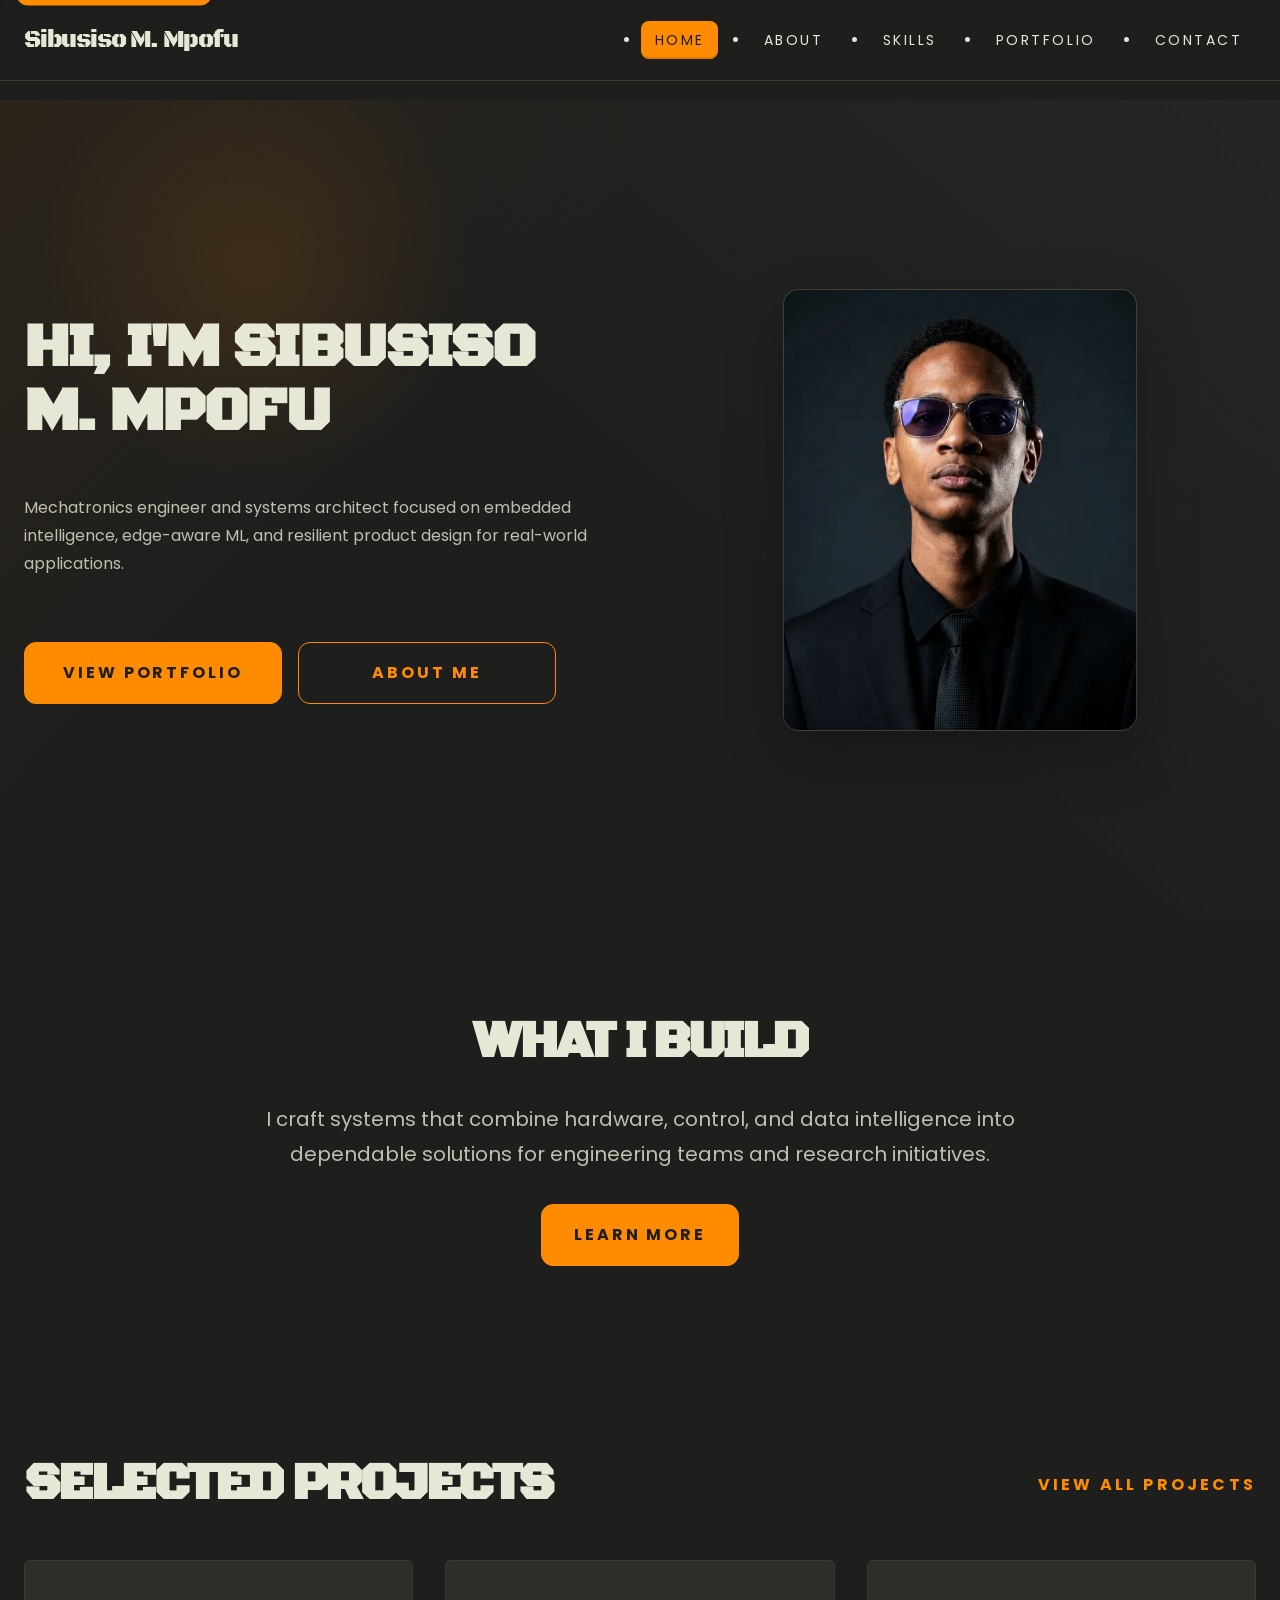
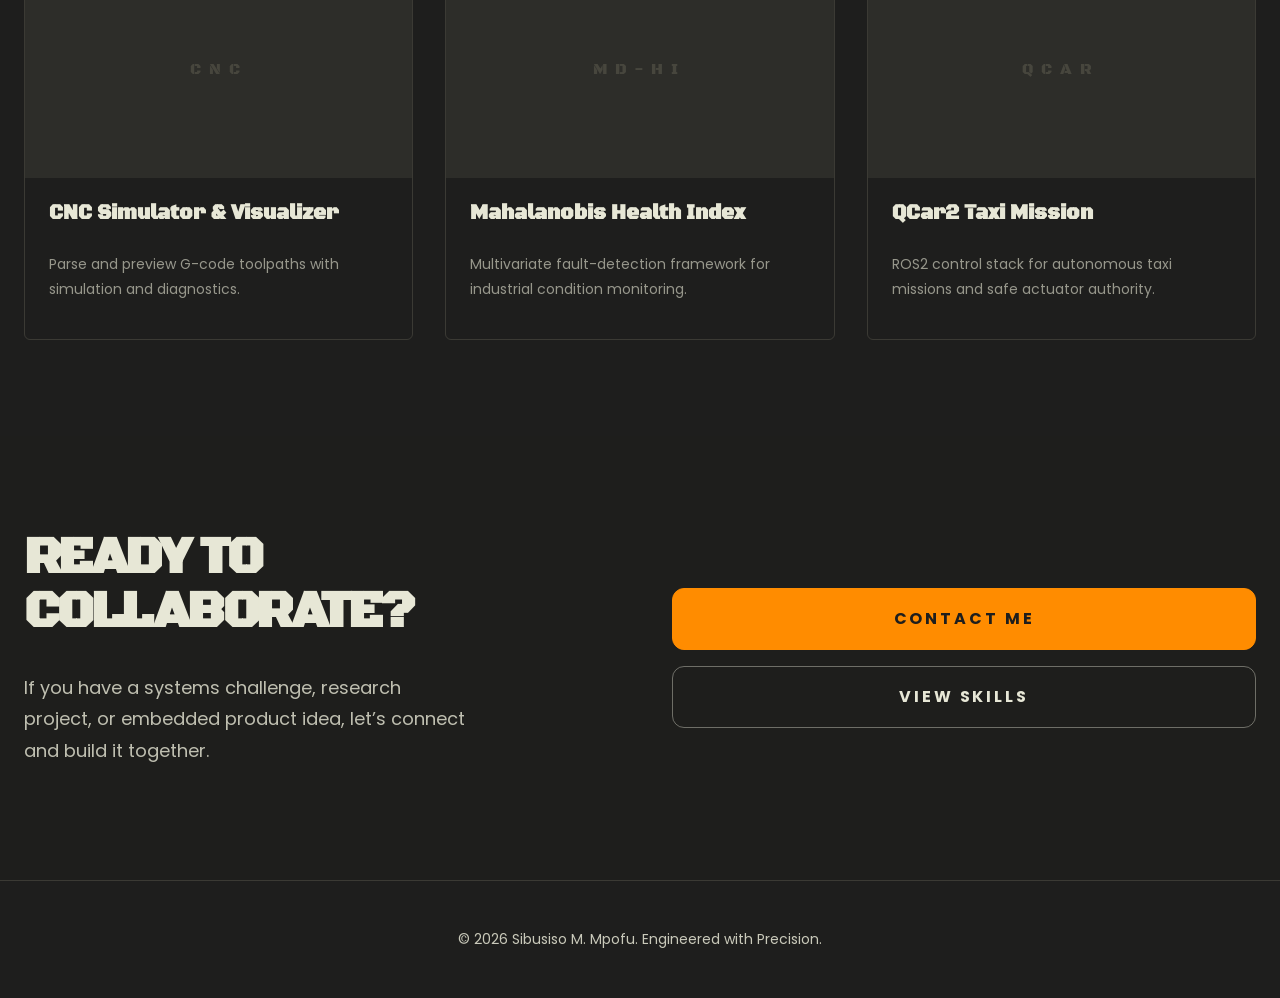
==== index.html @ 5c310b95 "Sprint 2 polish: unify hero image, typography, button system, accessibility, and project page stylin" ====
.<!DOCTYPE html>
<html lang="en" class="scroll-smooth">
<head>
    <meta charset="UTF-8">
    <meta name="viewport" content="width=device-width, initial-scale=1.0">
    <title>Sibusiso M. Mpofu | Portfolio</title>
    <meta name="description" content="Sibusiso M. Mpofu — Mechatronics engineer and systems architect. Portfolio of embedded systems, edge ML, and resilient product design.">
    <meta property="og:title" content="Sibusiso M. Mpofu | Portfolio">
    <meta property="og:description" content="Mechatronics engineer and systems architect — portfolio of embedded intelligence, edge-aware ML, and resilient product design.">
    <meta property="og:type" content="website">
    <meta property="og:url" content="https://your-username.github.io/your-repo/">
    <meta property="og:image" content="/assets/images/mpofu.png">
    <meta name="theme-color" content="#1E1E1D">
    <link rel="preconnect" href="https://fonts.gstatic.com" crossorigin>
    <link href="https://fonts.googleapis.com/css2?family=Poppins:ital,wght@0,300;0,400;0,600;0,700;1,400&family=Black+Ops+One&display=swap" rel="stylesheet">
    <link rel="stylesheet" href="css/style.css">
    <link rel="icon" href="/favicon.ico">
    <link rel="manifest" href="/manifest.json">
</head>
<body class="bg-brandBlack text-brandOffwhite font-poppins antialiased selection:bg-brandYellow selection:text-brandBlack">
    <a href="#main-content" class="skip-link">Skip to main content</a>

    <!-- Shared header start -->
    <header class="fixed top-0 left-0 w-full z-50 bg-brandBlack/90 backdrop-blur-md border-b border-brandSlate/20">
        <nav class="max-w-7xl mx-auto px-6 h-20 flex items-center justify-between">
            <div class="text-2xl font-gothic tracking-tighter text-brandOffwhite">Sibusiso M. Mpofu</div>
            <button id="navToggle" class="mobile-nav-toggle" aria-controls="primaryNav" aria-expanded="false" aria-label="Toggle navigation">
                <span class="sr-only">Menu</span>
                <svg width="24" height="24" viewBox="0 0 24 24" fill="none" stroke="currentColor" stroke-width="2" stroke-linecap="round" stroke-linejoin="round" aria-hidden="true">
                    <path d="M3 6h18M3 12h18M3 18h18"></path>
                </svg>
            </button>
            <ul id="primaryNav" class="flex space-x-8 font-poppins tracking-widest uppercase text-sm">
                <li><a href="index.html" class="nav-link transition-colors" aria-current="page">Home</a></li>
                <li><a href="about.html" class="nav-link transition-colors">About</a></li>
                <li><a href="skills.html" class="nav-link transition-colors">Skills</a></li>
                <li><a href="portfolio.html" class="nav-link transition-colors">Portfolio</a></li>
                <li><a href="contact.html" class="nav-link transition-colors">Contact</a></li>
            </ul>
        </nav>
    </header>
    <!-- Shared header end -->

    <main id="main-content" class="pt-28">
        <section id="home" class="min-h-screen flex items-center px-6 max-w-7xl mx-auto">
            <div class="hero-grid grid grid-cols-1 lg:grid-cols-2 gap-12 w-full items-center">
                <div class="hero-left space-y-8">
                    <h1 class="section-heading font-gothic leading-tight text-brandOffwhite uppercase">Hi, I'm Sibusiso M. Mpofu</h1>
                    <p class="text-xl text-brandOffwhite/80 max-w-3xl leading-relaxed">Mechatronics engineer and systems architect focused on embedded intelligence, edge-aware ML, and resilient product design for real-world applications.</p>
                    <div class="hero-actions pt-4">
                        <a href="portfolio.html" class="btn btn-primary">View Portfolio</a>
                        <a href="about.html" class="btn btn-secondary">About Me</a>
                    </div>
                </div>
                <div class="relative flex justify-center items-center">
                    <div class="hero-panel w-full max-w-xl bg-brandSlate/10 border border-brandSlate/20 rounded-sm overflow-hidden relative group">
                        <picture>
                            <source type="image/webp" srcset="assets/images/mpofu-640.webp 640w, assets/images/mpofu-1280.webp 1280w" sizes="(max-width: 768px) 90vw, (max-width: 1024px) 50vw, 40vw">
                            <img src="assets/images/normal-images/mpofu.png" alt="Portrait of Sibusiso M. Mpofu" class="w-full h-full" width="937" height="1171" loading="eager">
                        </picture>
                    </div>
                </div>
            </div>
        </section>

        <section class="py-24 px-6 bg-brandBlack/50">
            <div class="max-w-7xl mx-auto text-center">
                <h2 class="section-heading font-gothic mb-8 uppercase tracking-tighter">What I build</h2>
                <p class="text-xl text-brandOffwhite/80 max-w-3xl mx-auto leading-relaxed mb-8">I craft systems that combine hardware, control, and data intelligence into dependable solutions for engineering teams and research initiatives.</p>
                <a href="about.html" class="btn btn-primary">Learn More</a>
            </div>
        </section>

        <section class="py-24 px-6 max-w-7xl mx-auto">
            <div class="flex flex-col lg:flex-row items-start lg:items-center justify-between gap-6 mb-12">
                <h2 class="section-heading font-gothic uppercase tracking-tighter">Selected Projects</h2>
                <a href="portfolio.html" class="text-brandYellow uppercase tracking-[0.2em] font-bold hover:text-brandOffwhite">View all projects</a>
            </div>
            <div class="grid grid-cols-1 lg:grid-cols-3 gap-8">
                <a href="projects/project-cnc-simulator.html" class="group block overflow-hidden border border-brandSlate/20 hover:border-brandYellow transition-all duration-500 rounded-sm">
                    <div class="aspect-video bg-brandSlate/10 relative overflow-hidden"><div class="absolute inset-0 flex items-center justify-center text-brandSlate/20 font-gothic uppercase tracking-[0.5em]">CNC</div></div>
                    <div class="p-6 space-y-3"><h3 class="text-xl font-gothic group-hover:text-brandYellow transition-colors">CNC Simulator & Visualizer</h3><p class="text-sm text-brandOffwhite/60 line-clamp-2">Parse and preview G-code toolpaths with simulation and diagnostics.</p></div>
                </a>
                <a href="projects/project-md-hi.html" class="group block overflow-hidden border border-brandSlate/20 hover:border-brandYellow transition-all duration-500 rounded-sm">
                    <div class="aspect-video bg-brandSlate/10 relative overflow-hidden"><div class="absolute inset-0 flex items-center justify-center text-brandSlate/20 font-gothic uppercase tracking-[0.5em]">MD-HI</div></div>
                    <div class="p-6 space-y-3"><h3 class="text-xl font-gothic group-hover:text-brandYellow transition-colors">Mahalanobis Health Index</h3><p class="text-sm text-brandOffwhite/60 line-clamp-2">Multivariate fault-detection framework for industrial condition monitoring.</p></div>
                </a>
                <a href="projects/project-qcar.html" class="group block overflow-hidden border border-brandSlate/20 hover:border-brandYellow transition-all duration-500 rounded-sm">
                    <div class="aspect-video bg-brandSlate/10 relative overflow-hidden"><div class="absolute inset-0 flex items-center justify-center text-brandSlate/20 font-gothic uppercase tracking-[0.5em]">QCar</div></div>
                    <div class="p-6 space-y-3"><h3 class="text-xl font-gothic group-hover:text-brandYellow transition-colors">QCar2 Taxi Mission</h3><p class="text-sm text-brandOffwhite/60 line-clamp-2">ROS2 control stack for autonomous taxi missions and safe actuator authority.</p></div>
                </a>
            </div>
        </section>

        <section class="py-24 px-6 bg-brandBlack/30">
            <div class="max-w-7xl mx-auto grid lg:grid-cols-2 gap-16 items-center">
                <div>
                    <h2 class="section-heading font-gothic mb-8 uppercase tracking-tighter">Ready to collaborate?</h2>
                    <p class="text-brandOffwhite/80 text-lg max-w-md leading-relaxed">If you have a systems challenge, research project, or embedded product idea, let’s connect and build it together.</p>
                </div>
                <div class="space-y-4">
                    <a href="contact.html" class="btn btn-primary">Contact Me</a>
                    <a href="skills.html" class="btn btn-outline">View Skills</a>
                </div>
            </div>
        </section>
    </main>

    <footer class="border-t border-brandSlate/20 py-8 text-center text-sm text-brandSlate">
        <p>&copy; 2026 Sibusiso M. Mpofu. Engineered with Precision.</p>
    </footer>

    <script src="js/main.js"></script>
</body>
</html>
---- css/style.css ----
:root {
    --brand-black: #1E1E1D;
    --brand-offwhite: #E7E7D6;
    --brand-slate: #AEAC92;
    --brand-yellow: #FF8C00;
    --body-max-width: 90rem;
    --content-max-width: 90rem;
    --font-sans: 'Poppins', system-ui, -apple-system, 'Segoe UI', Roboto, 'Helvetica Neue', Arial, 'Noto Sans', 'Apple Color Emoji', 'Segoe UI Emoji', 'Segoe UI Symbol';
    --font-headline: 'Black Ops One', 'Oswald', 'Public Sans', 'Franklin Gothic Medium', 'Arial Narrow', Arial, sans-serif;
    --font-size-base: 1rem;
    --font-size-large: 1.25rem;
    --font-size-heading: 3rem;
    --line-height-base: 1.75;
    --font-weight-regular: 400;
    --font-weight-medium: 500;
    --font-weight-bold: 700;
    --focus-ring: rgba(255, 140, 0, 0.28);
    --space-xs: 0.5rem;
    --space-sm: 0.75rem;
    --space-md: 1.5rem;
    --space-lg: 2rem;
    --space-xl: 3rem;
    --space-xxl: 4rem;
    --radius-sm: 0.375rem;
    --radius: 0.75rem;
    --radius-lg: 1rem;
    --shadow-soft: 0 24px 60px rgba(0, 0, 0, 0.24);
    --transition-fast: 200ms ease;
}

html {
    scroll-behavior: smooth;
}

body {
    margin: 0;
    min-height: 100vh;
    font-family: var(--font-sans);
    font-size: var(--font-size-base);
    line-height: var(--line-height-base);
    font-weight: var(--font-weight-regular);
    color: var(--brand-offwhite);
    background: radial-gradient(circle at top left, rgba(255, 140, 0, 0.08), transparent 20%),
                radial-gradient(circle at bottom right, rgba(174, 172, 146, 0.08), transparent 18%),
                var(--brand-black);
}

.skip-link {
    position: absolute;
    top: 1rem;
    left: 1rem;
    background: var(--brand-yellow);
    color: var(--brand-black);
    padding: 0.75rem 1rem;
    border-radius: var(--radius);
    z-index: 100;
    transform: translateY(-120%);
    transition: transform 150ms ease;
}

.skip-link:focus-visible {
    transform: translateY(0);
    outline: 3px solid var(--focus-ring);
}

h1 {
    font-size: clamp(2.8rem, 5vw, 4.5rem);
    line-height: 1.05;
    letter-spacing: -0.03em;
    margin: 0;
}

h2 {
    font-size: clamp(2rem, 3vw, 3rem);
    line-height: 1.1;
    margin: 0;
}

h3 {
    font-size: clamp(1.5rem, 2.2vw, 2rem);
    line-height: 1.2;
    margin: 0;
}

.page-intro {
    max-width: 58rem;
}

.page-intro h1,
.section-heading {
    font-size: clamp(2.8rem, 4.8vw, 4.5rem);
    line-height: 1.05;
    letter-spacing: -0.04em;
    margin-bottom: 1.25rem;
}

.text-copy {
    color: rgba(231, 231, 214, 0.82);
    max-width: 65ch;
}

.input {
    width: 100%;
    border: 1px solid rgba(231, 231, 214, 0.18);
    border-radius: 0.75rem;
    background: rgba(255, 255, 255, 0.04);
    color: var(--brand-offwhite);
    font: inherit;
    min-height: 3.25rem;
    outline: none;
    transition: border-color var(--transition-fast), background-color var(--transition-fast), box-shadow var(--transition-fast);
}

.input:focus {
    border-color: var(--brand-yellow);
    box-shadow: 0 0 0 3px rgba(255, 140, 0, 0.14);
    background: rgba(255, 255, 255, 0.08);
}

button,
.btn {
    cursor: pointer;
}

body::selection {
    background: var(--brand-yellow);
    color: var(--brand-black);
}

h1, h2, h3, h4, h5, h6 {
    font-family: var(--font-headline);
    color: var(--brand-offwhite);
}

p {
    color: rgba(231, 231, 214, 0.85);
}

a {
    color: var(--brand-yellow);
    text-decoration: none;
}

a:hover, a:focus {
    color: var(--brand-yellow);
    background-color: transparent;
}

a.nav-link {
    color: var(--brand-offwhite);
    padding: 0.55rem 0.85rem;
    border-radius: 0.5rem;
    transition: color 0.25s ease, background-color 0.25s ease;
}

a.nav-link:hover, a.nav-link:focus-visible,
a.nav-link[aria-current="page"] {
    color: var(--brand-black);
    background-color: var(--brand-yellow);
}

a.nav-link[aria-current="page"] {
    box-shadow: inset 0 -2px 0 0 rgba(0, 0, 0, 0.12);
}

header nav {
    max-width: var(--body-max-width);
}

#home {
    min-height: calc(100dvh - 5rem);
    position: relative;
    overflow: hidden;
}

#home::before {
    content: '';
    position: absolute;
    inset: 0;
    background: radial-gradient(circle at 20% 20%, rgba(255, 140, 0, 0.12), transparent 18%),
                linear-gradient(135deg, rgba(255, 140, 0, 0.06), transparent 35%),
                linear-gradient(220deg, rgba(174, 172, 146, 0.05), transparent 50%);
    pointer-events: none;
}

#home .hero-grid {
    position: relative;
    z-index: 1;
}

#home .hero-left h1 {
    letter-spacing: -0.03em;
}

#home .hero-panel {
    background: linear-gradient(180deg, rgba(255,255,255,0.03), rgba(255,255,255,0));
    box-shadow: 0 30px 80px rgba(0,0,0,0.35);
    border-radius: 0.75rem;
}

/* Technical Fine-Line Blueprint Grid Utility */
.engineering-grid {
    background-size: 40px 40px;
    background-image: 
        linear-gradient(to right, rgba(174, 172, 146, 0.05) 1px, transparent 1px),
        linear-gradient(to bottom, rgba(174, 172, 146, 0.05) 1px, transparent 1px);
}

/* Responsive hero refinements */
#home {
    min-height: calc(100dvh - 5rem);
}
#home .hero-left {
    max-width: 40rem;
}
#home .hero-left h1 {
    font-size: clamp(3.5rem, 4.8vw, 5rem);
    line-height: 1.05;
    opacity: 0;
    transform: translateY(6px);
    transition: opacity 600ms ease, transform 600ms ease;
}
#home .hero-left h1.visible {
    opacity: 1;
    transform: none;
}
#home .hero-left p {
    font-size: clamp(1rem, 1.25vw, 1.25rem);
    max-width: 38rem;
}
#home .hero-actions {
    display: flex;
    flex-wrap: wrap;
    gap: 1rem;
}
#home .hero-actions .btn {
    min-width: 12rem;
}
.btn {
    display: inline-flex;
    align-items: center;
    justify-content: center;
    gap: 0.5rem;
    border-radius: 0.75rem;
    padding: 1rem 2rem;
    font-weight: 700;
    text-transform: uppercase;
    letter-spacing: 0.18em;
    border: 1px solid transparent;
    transition: background-color var(--transition-fast), color var(--transition-fast), border-color var(--transition-fast), transform var(--transition-fast);
    text-decoration: none;
}
.btn:hover,
.btn:focus-visible {
    transform: translateY(-1px);
}
.btn-primary {
    background: var(--brand-yellow);
    color: var(--brand-black);
    border-color: var(--brand-yellow);
}
.btn-primary:hover,
.btn-primary:focus-visible {
    background: var(--brand-offwhite);
    color: var(--brand-black);
}
.btn-secondary {
    background: transparent;
    color: var(--brand-yellow);
    border-color: var(--brand-yellow);
}
.btn-secondary:hover,
.btn-secondary:focus-visible {
    background: var(--brand-yellow);
    color: var(--brand-black);
}
.btn-outline {
    background: transparent;
    color: var(--brand-offwhite);
    border-color: rgba(231, 231, 214, 0.4);
}
.btn-outline:hover,
.btn-outline:focus-visible {
    border-color: var(--brand-yellow);
    color: var(--brand-yellow);
}
.btn:active {
    transform: translateY(0);
}
.section-heading {
    font-size: clamp(2.5rem, 4vw, 4.5rem);
    letter-spacing: -0.04em;
    line-height: 1.05;
    margin: 0;
}
.text-copy {
    color: rgba(231, 231, 214, 0.82);
    max-width: 65ch;
}
#home .hero-panel {
    width: min(100%, 22rem);
    aspect-ratio: 4 / 5;
    max-width: 100%;
    border-radius: var(--radius-lg);
    box-shadow: var(--shadow-soft);
    overflow: hidden;
}
#home .hero-panel img {
    width: 100%;
    height: 100%;
    object-fit: contain;
    object-position: center;
    background: rgba(0, 0, 0, 0.06);
}
#home .hero-left {
    max-width: 40rem;
}
@media (max-width: 1024px) {
    #home {
        padding-top: calc(5rem + 1rem);
    }
    #home .hero-grid {
        grid-template-columns: 1fr;
        gap: 2.5rem;
    }
    #home .hero-panel {
        margin: 0 auto;
        width: min(100%, 28rem);
    }
}

@media (max-width: 768px) {
    #home .hero-left h1 {
        font-size: clamp(2.5rem, 8vw, 3.5rem);
    }
    #home .hero-left p {
        font-size: 1rem;
    }
    #home .hero-actions {
        justify-content: flex-start;
    }
    #home .hero-actions a {
        width: 100%;
    }
    #home .hero-panel {
        height: 24rem;
    }
}

@media (max-width: 640px) {
    header nav {
        flex-wrap: wrap;
        gap: 1rem;
    }
    header nav ul {
        justify-content: center;
    }
    .btn {
        width: 100%;
    }
    .page-intro {
        padding: 0 1rem;
    }
}

/* Tailwind-style utility support for HTML classes */
.scroll-smooth {
    scroll-behavior: smooth;
}
.antialiased {
    -webkit-font-smoothing: antialiased;
    -moz-osx-font-smoothing: grayscale;
}
.font-poppins {
    font-family: var(--font-sans);
}
.font-gothic {
    font-family: var(--font-headline);
}

:focus-visible {
    outline: 3px solid var(--focus-ring);
    outline-offset: 2px;
}
.uppercase {
    text-transform: uppercase;
}
.relative {
    position: relative;
}
.absolute {
    position: absolute;
}
.inset-0 {
    top: 0;
    right: 0;
    bottom: 0;
    left: 0;
}
.left-0 {
    left: 0;
}
.top-0 {
    top: 0;
}
.w-full {
    width: 100%;
}
.h-20 {
    height: 5rem;
}
.h-8 {
    height: 2rem;
}
.w-8 {
    width: 2rem;
}
.w-\[450px\] {
    width: 450px;
}
.h-\[600px\] {
    height: 600px;
}
.max-w-7xl {
    max-width: var(--body-max-width);
}
.max-w-6xl {
    max-width: 72rem;
}
.max-w-lg {
    max-width: 38rem;
}
.max-w-xl {
    max-width: 36rem;
}
.max-w-3xl {
    max-width: 48rem;
}
.max-w-md {
    max-width: 28rem;
}
.mx-auto {
    margin-left: auto;
    margin-right: auto;
}
.px-6 {
    padding-left: 1.5rem;
    padding-right: 1.5rem;
}
.px-8 {
    padding-left: 2rem;
    padding-right: 2rem;
}
.px-12 {
    padding-left: 3rem;
    padding-right: 3rem;
}
.py-4 {
    padding-top: 1rem;
    padding-bottom: 1rem;
}
.py-8 {
    padding-top: 2rem;
    padding-bottom: 2rem;
}
.py-12 {
    padding-top: 3rem;
    padding-bottom: 3rem;
}
.py-24 {
    padding-top: 6rem;
    padding-bottom: 6rem;
}
.pt-20 {
    /* Shared top spacing for main content sections */
    padding-top: 5rem;
}
.pt-28 {
    /* Extra top padding used by page-level main wrappers */
    padding-top: 4.5rem;
}
.page-intro {
    /* Shared spacing for the first heading block on the non-home pages */
    padding-top: 1rem;
    padding-bottom: 0.25rem;
}
.page-intro h1 {
    margin-top: 0;
    margin-bottom: 1.5rem;
}
.pt-4 {
    padding-top: 1rem;
}
.pl-6 {
    padding-left: 1.5rem;
}
.p-6 {
    padding: 1.5rem;
}
.p-8 {
    padding: 2rem;
}
.mb-2 {
    margin-bottom: 0.5rem;
}
.mb-4 {
    margin-bottom: 1rem;
}
.mb-6 {
    margin-bottom: 1.5rem;
}
.mb-8 {
    margin-bottom: 2rem;
}
.mb-12 {
    margin-bottom: 3rem;
}
.mb-16 {
    margin-bottom: 4rem;
}
.mt-8 {
    margin-top: 2rem;
}
.mt-10 {
    margin-top: 2.5rem;
}
.mt-12 {
    margin-top: 3rem;
}
.mt-16 {
    margin-top: 4rem;
}
.gap-0 {
    gap: 0;
}
.gap-8 {
    gap: 2rem;
}
.gap-12 {
    gap: 3rem;
}
.gap-16 {
    gap: 4rem;
}
.space-x-4 {
    display: flex;
    gap: 1rem;
}
.space-x-8 {
    display: flex;
    gap: 2rem;
}
.space-y-3 {
    display: flex;
    flex-direction: column;
    gap: 0.75rem;
}
.space-y-4 {
    display: flex;
    flex-direction: column;
    gap: 1rem;
}
.space-y-6 {
    display: flex;
    flex-direction: column;
    gap: 1.5rem;
}
.space-y-8 {
    display: flex;
    flex-direction: column;
    gap: 2rem;
}
.flex {
    display: flex;
}
.flex-col {
    flex-direction: column;
}
.items-center {
    align-items: center;
}
.items-start {
    align-items: flex-start;
}
.justify-between {
    justify-content: space-between;
}
.justify-center {
    justify-content: center;
}
.grid {
    display: grid;
}
.grid-cols-1 {
    grid-template-columns: repeat(1, minmax(0, 1fr));
}
.grid-cols-2 {
    grid-template-columns: repeat(2, minmax(0, 1fr));
}
.grid-cols-3 {
    grid-template-columns: repeat(3, minmax(0, 1fr));
}
.min-h-screen {
    min-height: 100vh;
}
.overflow-hidden {
    overflow: hidden;
}
.border {
    border: 1px solid currentColor;
}
.border-b {
    border-bottom: 1px solid currentColor;
}
.border-t {
    border-top: 1px solid currentColor;
}
.border-r {
    border-right: 1px solid currentColor;
}
.border-l-4 {
    border-left-width: 4px;
    border-left-style: solid;
}
.rounded-sm {
    border-radius: 0.375rem;
}
.leading-relaxed {
    line-height: 1.75;
}
.leading-tight {
    line-height: 1.05;
}
.text-center {
    text-align: center;
}
.text-sm {
    font-size: 0.875rem;
}
.text-lg {
    font-size: 1.125rem;
}
.text-xl {
    font-size: 1.25rem;
}
.text-2xl {
    font-size: 1.5rem;
}
.text-5xl {
    font-size: 3rem;
}
.text-7xl {
    font-size: 4.5rem;
}
.font-bold {
    font-weight: 700;
}
.list-disc {
    list-style-type: disc;
}
.list-inside {
    list-style-position: inside;
}
.tracking-tighter {
    letter-spacing: -0.05em;
}
.tracking-wide {
    letter-spacing: 0.08em;
}
.tracking-widest {
    letter-spacing: 0.18em;
}
.tracking-\[0\.2em\] {
    letter-spacing: 0.2em;
}
.tracking-\[0\.5em\] {
    letter-spacing: 0.5em;
}
.transition-all {
    transition: all 0.3s ease;
}
.transition-colors {
    transition: color 0.3s ease, background-color 0.3s ease, border-color 0.3s ease;
}
.transition-transform {
    transition: transform 0.3s ease;
}
.duration-300 {
    transition-duration: 0.3s;
}
.duration-500 {
    transition-duration: 0.5s;
}
.hover\:scale-105:hover {
    transform: scale(1.05);
}
.hover\:bg-brandYellow:hover {
    background: var(--brand-yellow);
    color: var(--brand-black);
}
.hover\:bg-brandOffwhite:hover {
    background: var(--brand-offwhite);
    color: var(--brand-black);
}
.hover\:border-brandYellow:hover {
    border-color: var(--brand-yellow);
}
.hover\:border-brandYellow\/50:hover {
    border-color: rgba(255, 140, 0, 0.5);
}
.hover\:text-brandBlack:hover {
    color: var(--brand-black);
}
.hover\:text-brandYellow:hover {
    color: var(--brand-yellow);
}
.group:hover .group-hover\:text-brandYellow {
    color: var(--brand-yellow);
}
.line-clamp-2 {
    display: -webkit-box;
    -webkit-line-clamp: 2;
    line-clamp: 2;
    -webkit-box-orient: vertical;
    overflow: hidden;
}
.aspect-video {
    aspect-ratio: 16 / 9;
    width: 100%;
}
.gallery-grid {
    display: grid;
    grid-template-columns: 1.6fr 0.9fr;
    gap: 1rem;
}
.gallery-item {
    display: block;
    border: 1px solid rgba(174, 172, 146, 0.15);
    border-radius: 0.5rem;
    overflow: hidden;
    background: rgba(255, 255, 255, 0.03);
}
.gallery-item-main {
    grid-column: 1 / span 2;
    min-height: 24rem;
}

/* Smaller main thumbnail for pages that opt-in with .gallery-small */
.gallery-grid.gallery-small {
    /* For small galleries, keep the thumbnail inside its column and use a single column layout */
    grid-template-columns: 1fr;
    align-items: start;
}
.gallery-grid.gallery-small .gallery-item-main {
    /* don't span both columns in the small layout and cap vertical space */
    grid-column: auto;
    min-height: 5.5rem;
    max-height: 33rem;
    height: auto;
}
.gallery-grid.gallery-small .gallery-item-main img {
    width: 100%;
    height: auto;
    max-height: 33rem;
    object-fit: cover;
}
.gallery-item-main img {
    height: 100%;
    width: 100%;
    object-fit: cover;
}
.gallery-item img {
    width: 100%;
    height: 100%;
    object-fit: cover;
    transition: transform 0.3s ease;
}
.gallery-item:hover img,
.gallery-item:focus-visible img {
    transform: scale(1.03);
}
.gallery-modal {
    display: none;
    position: fixed;
    inset: 0;
    z-index: 1000;
    align-items: center;
    justify-content: center;
    padding: 1.5rem;
}
.gallery-modal.active {
    display: flex;
}
.gallery-modal-overlay {
    position: absolute;
    inset: 0;
    background: rgba(0, 0, 0, 0.85);
}
.gallery-viewer {
    position: relative;
    z-index: 1;
    width: min(88vw, 80rem);
    max-height: 85vh;
    aspect-ratio: 16 / 9;
    background: rgba(15, 15, 15, 0.98);
    border-radius: 0.75rem;
    overflow: hidden;
    display: flex;
    align-items: center;
    justify-content: center;
}
.gallery-current,
.gallery-current-video {
    width: 100%;
    height: 100%;
    object-fit: contain;
}
.gallery-current-video {
    display: none;
}
.gallery-caption {
    position: absolute;
    left: 0;
    right: 0;
    bottom: 0;
    padding: 0.75rem 1rem;
    color: var(--brand-offwhite);
    background: linear-gradient(180deg, transparent, rgba(0, 0, 0, 0.7));
    font-size: 0.95rem;
    text-align: center;
}
.gallery-close,
.gallery-prev,
.gallery-next {
    position: absolute;
    z-index: 2;
    border: none;
    background: rgba(0, 0, 0, 0.6);
    color: var(--brand-yellow);
    width: 3.5rem;
    height: 3.5rem;
    font-size: 1.35rem;
    border-radius: 999px;
    display: grid;
    place-items: center;
    cursor: pointer;
    transition: background 0.2s ease, color 0.2s ease;
}
.gallery-close:hover,
.gallery-prev:hover,
.gallery-next:hover {
    background: rgba(255, 140, 0, 0.9);
    color: var(--brand-black);
}
.gallery-close {
    top: 1rem;
    right: 1rem;
}
.gallery-prev {
    top: 50%;
    left: 1rem;
    transform: translateY(-50%);
}
.gallery-next {
    top: 50%;
    right: 1rem;
    transform: translateY(-50%);
}
.gallery-close:focus-visible,
.gallery-prev:focus-visible,
.gallery-next:focus-visible {
    outline: 3px solid rgba(255, 140, 0, 0.6);
    outline-offset: 2px;
}
.bg-brandBlack {
    background: var(--brand-black);
}
.bg-brandBlack\/30 {
    background: rgba(30, 30, 29, 0.3);
}
.bg-brandBlack\/50 {
    background: rgba(30, 30, 29, 0.5);
}
.bg-brandBlack\/60 {
    background: rgba(30, 30, 29, 0.6);
}
.bg-brandBlack\/90 {
    background: rgba(30, 30, 29, 0.9);
}
.bg-brandOffwhite {
    background: var(--brand-offwhite);
}
.bg-brandSlate\/10 {
    background: rgba(174, 172, 146, 0.1);
}
.bg-brandYellow {
    background: var(--brand-yellow);
}
.text-brandBlack {
    color: var(--brand-black);
}
.text-brandOffwhite {
    color: var(--brand-offwhite);
}
.text-brandOffwhite\/60 {
    color: rgba(231, 231, 214, 0.6);
}
.text-brandOffwhite\/70 {
    color: rgba(231, 231, 214, 0.7);
}
.text-brandOffwhite\/80 {
    color: rgba(231, 231, 214, 0.8);
}
.text-brandOffwhite\/90 {
    color: rgba(231, 231, 214, 0.9);
}
.text-brandSlate {
    color: var(--brand-slate);
}
.text-brandSlate\/20 {
    color: rgba(174, 172, 146, 0.2);
}
.text-brandSlate\/30 {
    color: rgba(174, 172, 146, 0.3);
}
.text-brandYellow {
    color: var(--brand-yellow);
}
.border-brandSlate\/20 {
    border-color: rgba(174, 172, 146, 0.2);
}
.border-brandSlate\/30 {
    border-color: rgba(174, 172, 146, 0.3);
}
.border-brandYellow {
    border-color: var(--brand-yellow);
}
.selection\:bg-brandYellow::selection {
    background: var(--brand-yellow);
}
.selection\:text-brandBlack::selection {
    color: var(--brand-black);
}
    .backdrop-blur-md {
        backdrop-filter: blur(0.75rem);
    }
    .bg-brandBlack\/30 {
        background: rgba(30, 30, 29, 0.3);
    }
    .bg-brandBlack\/50 {
        background: rgba(30, 30, 29, 0.5);
    }
    .bg-brandBlack\/60 {
        background: rgba(30, 30, 29, 0.6);
    }
    .bg-brandBlack\/90 {
        background: rgba(30, 30, 29, 0.9);
    }
    .bg-brandSlate\/10 {
        background: rgba(174, 172, 146, 0.1);
    }
    .block {
        display: block;
    }
    .border-brandSlate\/20 {
        border-color: rgba(174, 172, 146, 0.2);
    }
    .border-brandSlate\/30 {
        border-color: rgba(174, 172, 146, 0.3);
    }
    .fixed {
        position: fixed;
    }
    .group:hover .group-hover\:text-brandYellow {
        color: var(--brand-yellow);
    }
    .h-\[600px\] {
        height: 600px;
    }
    .hero-right {
        position: relative;
        display: flex;
        justify-content: center;
        align-items: center;
    }
    .hover\:bg-brandYellow:hover {
        background: var(--brand-yellow);
        color: var(--brand-black);
    }
    .hover\:border-brandYellow:hover {
        border-color: var(--brand-yellow);
    }
    .hover\:border-brandYellow\/50:hover {
        border-color: rgba(255, 140, 0, 0.5);
    }
    .hover\:scale-105:hover {
        transform: scale(1.05);
    }
    .hover\:text-brandBlack:hover {
        color: var(--brand-black);
    }
    .hover\:text-brandYellow:hover {
        color: var(--brand-yellow);
    }
    .lg\:grid-cols-3 {
        grid-template-columns: repeat(3, minmax(0, 1fr));
    }
    .lg\:grid-cols-2 {
        grid-template-columns: repeat(2, minmax(0, 1fr));
    }
    .flex-col {
        flex-direction: column;
    }
    .lg\:flex-row {
        flex-direction: row;
    }
    .lg\:items-center {
        align-items: center;
    }
    .mt-6 {
        margin-top: 1.5rem;
    }
    .selection\:bg-brandYellow::selection {
        background: var(--brand-yellow);
    }
    .selection\:text-brandBlack::selection {
        color: var(--brand-black);
    }
    .sm\:grid-cols-2 {
        grid-template-columns: repeat(2, minmax(0, 1fr));
    }
    .text-brandOffwhite\/60 {
        color: rgba(231, 231, 214, 0.6);
    }
    .text-brandOffwhite\/70 {
        color: rgba(231, 231, 214, 0.7);
    }
    .text-brandOffwhite\/80 {
        color: rgba(231, 231, 214, 0.8);
    }
    .text-brandOffwhite\/90 {
        color: rgba(231, 231, 214, 0.9);
    }
    .text-brandSlate\/20 {
        color: rgba(174, 172, 146, 0.2);
    }
    .text-brandSlate\/30 {
        color: rgba(174, 172, 146, 0.3);
    }
    .text-xs {
        font-size: 0.75rem;
    }
    .tracking-\[0\.2em\] {
        letter-spacing: 0.2em;
    }
    .tracking-\[0\.5em\] {
        letter-spacing: 0.5em;
    }
    .w-\[450px\] {
        width: 450px;
    }
    .z-50 {
        z-index: 50;
    }

/* Project modal styles */
.project-modal {
    position: fixed;
    inset: 0;
    display: none;
    align-items: center;
    justify-content: center;
    z-index: 60;
}
.project-modal[aria-hidden="false"] {
    display: flex;
}
.project-modal-backdrop {
    position: absolute;
    inset: 0;
    background: rgba(0,0,0,0.6);
}
.project-modal-panel {
    position: relative;
    max-width: 60rem;
    width: 95%;
    background: var(--brand-black);
    border: 1px solid rgba(174,172,146,0.12);
    padding: 1.5rem;
    border-radius: 0.5rem;
    box-shadow: 0 20px 60px rgba(0,0,0,0.6);
    z-index: 2;
}
.project-modal-header { display:flex; align-items:center; justify-content:space-between; gap:1rem; }
.project-modal-close { background:transparent; border:0; color:var(--brand-offwhite); font-size:1.25rem; }
.project-modal-body { margin-top:1rem; }
.project-modal-footer { margin-top:1.25rem; text-align:right; }

/* Mobile navigation toggle and responsive rules */
.mobile-nav-toggle {
    display: none;
    background: transparent;
    border: 0;
    color: var(--brand-offwhite);
    padding: 0.5rem;
}
.mobile-nav-toggle svg {
    display: block;
}
.sr-only {
    position: absolute !important;
    width: 1px !important;
    height: 1px !important;
    padding: 0 !important;
    margin: -1px !important;
    overflow: hidden !important;
    clip: rect(0, 0, 0, 0) !important;
    white-space: nowrap !important;
    border: 0 !important;
}

@media (max-width: 640px) {
    header nav ul {
        display: none;
        width: 100%;
        flex-direction: column;
        gap: 0;
        background: var(--brand-black);
        margin-top: 0.5rem;
        padding: 1rem 0;
    }
    header nav ul li {
        padding: 0.25rem 1.5rem;
    }
    .mobile-nav-toggle {
        display: inline-flex;
        align-items: center;
        justify-content: center;
    }
    header.nav-open nav ul {
        display: flex;
    }
}
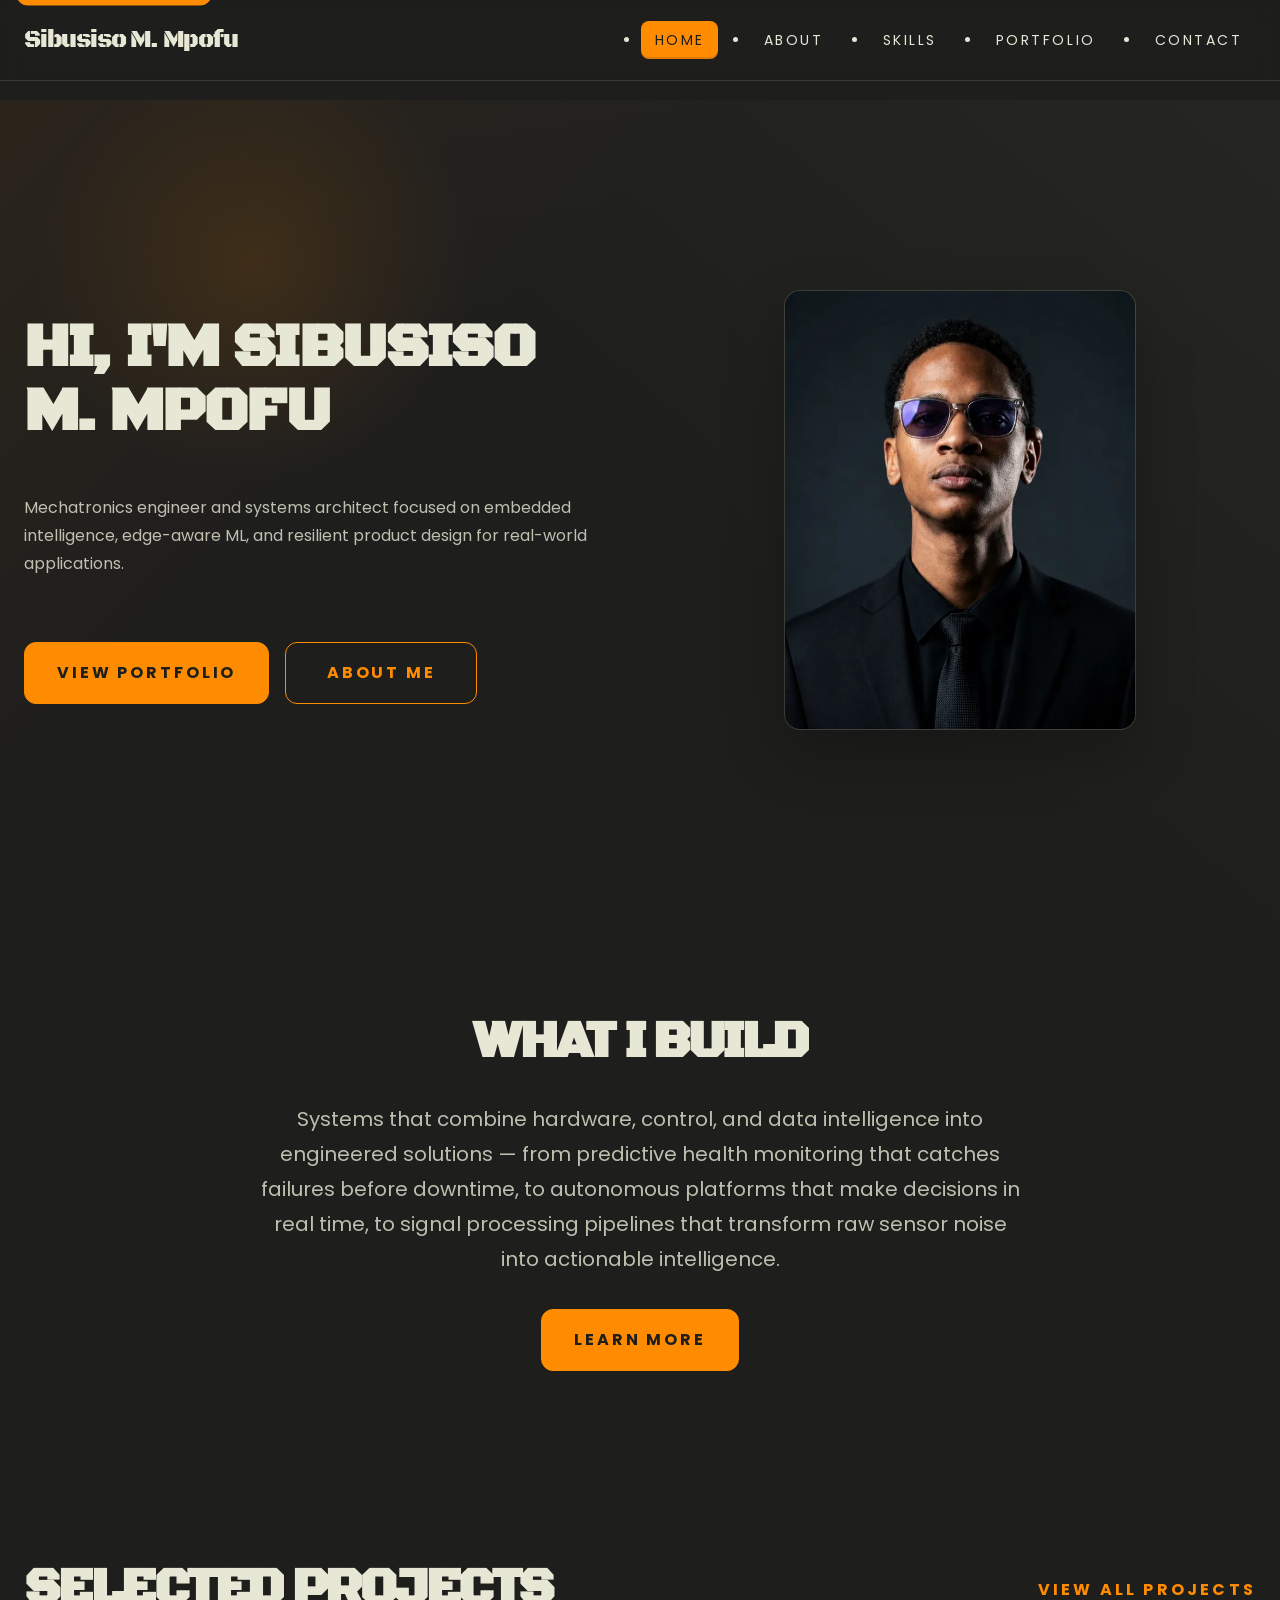
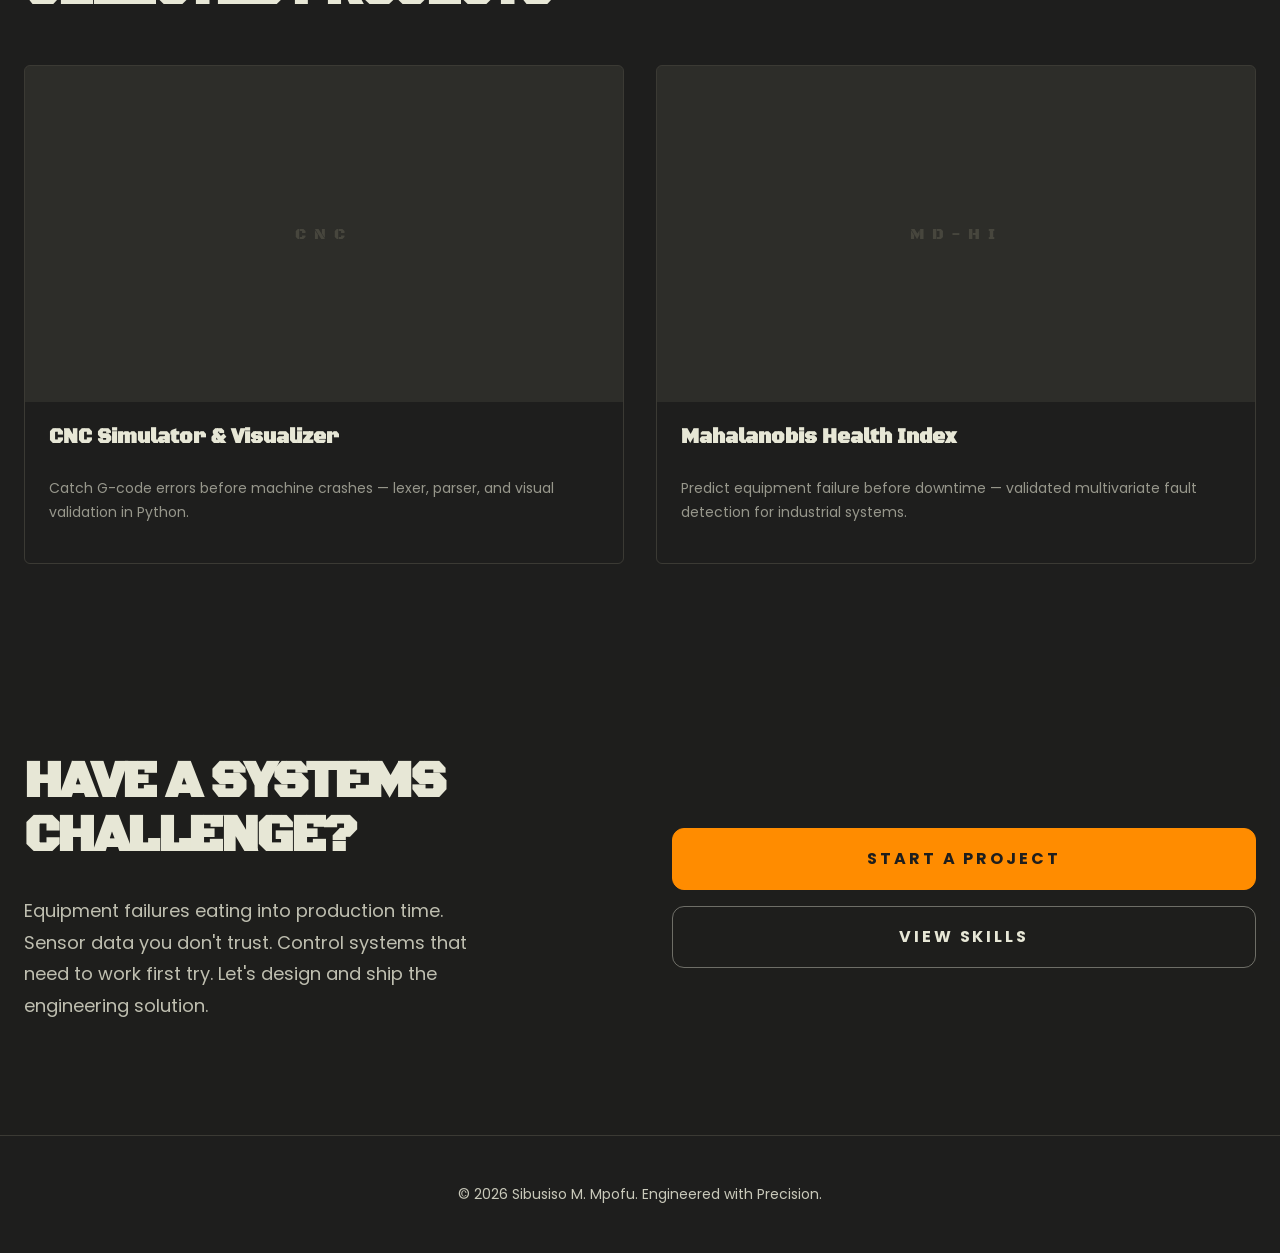
==== commit 82481d7b: "Sprint 3 content: refine portfolio pages and skills Refresh project storytelling, integrate CV-backe" ====
--- a/index.html
+++ b/index.html
@@ -66,7 +66,7 @@
         <section class="py-24 px-6 bg-brandBlack/50">
             <div class="max-w-7xl mx-auto text-center">
                 <h2 class="section-heading font-gothic mb-8 uppercase tracking-tighter">What I build</h2>
-                <p class="text-xl text-brandOffwhite/80 max-w-3xl mx-auto leading-relaxed mb-8">I craft systems that combine hardware, control, and data intelligence into dependable solutions for engineering teams and research initiatives.</p>
+                <p class="text-xl text-brandOffwhite/80 max-w-3xl mx-auto leading-relaxed mb-8">Systems that combine hardware, control, and data intelligence into engineered solutions — from predictive health monitoring that catches failures before downtime, to autonomous platforms that make decisions in real time, to signal processing pipelines that transform raw sensor noise into actionable intelligence.</p>
                 <a href="about.html" class="btn btn-primary">Learn More</a>
             </div>
         </section>
@@ -76,18 +76,14 @@
                 <h2 class="section-heading font-gothic uppercase tracking-tighter">Selected Projects</h2>
                 <a href="portfolio.html" class="text-brandYellow uppercase tracking-[0.2em] font-bold hover:text-brandOffwhite">View all projects</a>
             </div>
-            <div class="grid grid-cols-1 lg:grid-cols-3 gap-8">
+            <div class="grid grid-cols-1 lg:grid-cols-2 gap-8">
                 <a href="projects/project-cnc-simulator.html" class="group block overflow-hidden border border-brandSlate/20 hover:border-brandYellow transition-all duration-500 rounded-sm">
                     <div class="aspect-video bg-brandSlate/10 relative overflow-hidden"><div class="absolute inset-0 flex items-center justify-center text-brandSlate/20 font-gothic uppercase tracking-[0.5em]">CNC</div></div>
-                    <div class="p-6 space-y-3"><h3 class="text-xl font-gothic group-hover:text-brandYellow transition-colors">CNC Simulator & Visualizer</h3><p class="text-sm text-brandOffwhite/60 line-clamp-2">Parse and preview G-code toolpaths with simulation and diagnostics.</p></div>
+                    <div class="p-6 space-y-3"><h3 class="text-xl font-gothic group-hover:text-brandYellow transition-colors">CNC Simulator & Visualizer</h3><p class="text-sm text-brandOffwhite/60 line-clamp-2">Catch G-code errors before machine crashes — lexer, parser, and visual validation in Python.</p></div>
                 </a>
                 <a href="projects/project-md-hi.html" class="group block overflow-hidden border border-brandSlate/20 hover:border-brandYellow transition-all duration-500 rounded-sm">
                     <div class="aspect-video bg-brandSlate/10 relative overflow-hidden"><div class="absolute inset-0 flex items-center justify-center text-brandSlate/20 font-gothic uppercase tracking-[0.5em]">MD-HI</div></div>
-                    <div class="p-6 space-y-3"><h3 class="text-xl font-gothic group-hover:text-brandYellow transition-colors">Mahalanobis Health Index</h3><p class="text-sm text-brandOffwhite/60 line-clamp-2">Multivariate fault-detection framework for industrial condition monitoring.</p></div>
-                </a>
-                <a href="projects/project-qcar.html" class="group block overflow-hidden border border-brandSlate/20 hover:border-brandYellow transition-all duration-500 rounded-sm">
-                    <div class="aspect-video bg-brandSlate/10 relative overflow-hidden"><div class="absolute inset-0 flex items-center justify-center text-brandSlate/20 font-gothic uppercase tracking-[0.5em]">QCar</div></div>
-                    <div class="p-6 space-y-3"><h3 class="text-xl font-gothic group-hover:text-brandYellow transition-colors">QCar2 Taxi Mission</h3><p class="text-sm text-brandOffwhite/60 line-clamp-2">ROS2 control stack for autonomous taxi missions and safe actuator authority.</p></div>
+                    <div class="p-6 space-y-3"><h3 class="text-xl font-gothic group-hover:text-brandYellow transition-colors">Mahalanobis Health Index</h3><p class="text-sm text-brandOffwhite/60 line-clamp-2">Predict equipment failure before downtime — validated multivariate fault detection for industrial systems.</p></div>
                 </a>
             </div>
         </section>
@@ -95,11 +91,11 @@
         <section class="py-24 px-6 bg-brandBlack/30">
             <div class="max-w-7xl mx-auto grid lg:grid-cols-2 gap-16 items-center">
                 <div>
-                    <h2 class="section-heading font-gothic mb-8 uppercase tracking-tighter">Ready to collaborate?</h2>
-                    <p class="text-brandOffwhite/80 text-lg max-w-md leading-relaxed">If you have a systems challenge, research project, or embedded product idea, let’s connect and build it together.</p>
+                    <h2 class="section-heading font-gothic mb-8 uppercase tracking-tighter">Have a systems challenge?</h2>
+                    <p class="text-brandOffwhite/80 text-lg max-w-md leading-relaxed">Equipment failures eating into production time. Sensor data you don't trust. Control systems that need to work first try. Let's design and ship the engineering solution.</p>
                 </div>
                 <div class="space-y-4">
-                    <a href="contact.html" class="btn btn-primary">Contact Me</a>
+                    <a href="contact.html" class="btn btn-primary">Start a Project</a>
                     <a href="skills.html" class="btn btn-outline">View Skills</a>
                 </div>
             </div>
--- a/css/style.css
+++ b/css/style.css
@@ -32,6 +32,12 @@
     scroll-behavior: smooth;
 }
 
+*,
+*::before,
+*::after {
+    box-sizing: border-box;
+}
+
 body {
     margin: 0;
     min-height: 100vh;
@@ -86,6 +92,13 @@
     max-width: 58rem;
 }
 
+pre {
+    overflow-x: auto;
+    max-width: 100%;
+    white-space: pre-wrap;
+    word-break: break-word;
+}
+
 .page-intro h1,
 .section-heading {
     font-size: clamp(2.8rem, 4.8vw, 4.5rem);
@@ -120,6 +133,144 @@
 button,
 .btn {
     cursor: pointer;
+    max-width: 100%;
+}
+
+.project-grid {
+    display: grid;
+    grid-template-columns: repeat(2, minmax(0, 1fr));
+    gap: 2rem;
+    align-items: start;
+}
+
+.project-stat-grid {
+    display: grid;
+    grid-template-columns: repeat(3, minmax(0, 1fr));
+    gap: 1.25rem;
+    margin-top: 2rem;
+    position: relative;
+    z-index: 1;
+}
+
+.project-card,
+.project-callout {
+    background: rgba(255, 255, 255, 0.04);
+    border: 1px solid rgba(174, 172, 146, 0.15);
+    border-radius: 0.75rem;
+    padding: 1.5rem;
+}
+
+.project-stat-card {
+    padding: 1.2rem 1.25rem;
+    min-height: 8.5rem;
+    display: flex;
+    flex-direction: column;
+    justify-content: center;
+}
+
+.project-stat-value {
+    font-family: var(--font-headline);
+    font-size: clamp(2.15rem, 2.8vw, 3rem);
+    line-height: 1.05;
+    color: var(--brand-yellow);
+}
+
+.project-stat-card p {
+    margin-top: 0.75rem;
+    font-size: 0.8rem;
+    line-height: 1.5;
+}
+
+.project-card h4,
+.project-card h3 {
+    margin-top: 0;
+    margin-bottom: 0.75rem;
+}
+
+.project-badges {
+    display: flex;
+    flex-wrap: wrap;
+    gap: 0.75rem;
+    margin-top: 1.5rem;
+}
+
+.project-badge {
+    display: inline-flex;
+    align-items: center;
+    justify-content: center;
+    border: 1px solid rgba(174, 172, 146, 0.18);
+    padding: 0.65rem 0.95rem;
+    border-radius: 0.75rem;
+    font-size: 0.95rem;
+    background: rgba(255, 255, 255, 0.03);
+    color: var(--brand-offwhite);
+}
+
+.project-capabilities {
+    display: flex;
+    flex-wrap: wrap;
+    gap: 0.5rem;
+    margin-bottom: 1.5rem;
+}
+
+.project-capability {
+    display: inline-flex;
+    align-items: center;
+    justify-content: center;
+    border: 1px solid rgba(174, 172, 146, 0.15);
+    padding: 0.45rem 0.75rem;
+    border-radius: 0.375rem;
+    font-size: 0.85rem;
+    background: rgba(255, 255, 255, 0.02);
+    color: var(--brand-offwhite);
+}
+
+
+.project-media img {
+    width: 100%;
+    height: 100%;
+    object-fit: contain;
+    object-position: center;
+}
+
+.project-hero-banner {
+    position: relative;
+    left: 50%;
+    right: 50%;
+    width: 100vw;
+    margin-left: -50vw;
+    margin-right: -50vw;
+    max-width: 100vw;
+    padding: 0 1.5rem;
+}
+
+.project-hero-banner .project-media {
+    aspect-ratio: 16 / 8;
+    width: 100%;
+    min-height: 20rem;
+    border-radius: 1.25rem;
+    overflow: hidden;
+    border: 1px solid rgba(174, 172, 146, 0.15);
+    box-shadow: 0 30px 70px rgba(0, 0, 0, 0.35);
+    background: rgba(0, 0, 0, 0.06);
+}
+
+.project-label {
+    display: inline-block;
+    text-transform: uppercase;
+    letter-spacing: 0.2em;
+    font-size: 0.8rem;
+    color: var(--brand-yellow);
+    margin-bottom: 0.75rem;
+}
+
+@media (max-width: 900px) {
+    .project-grid {
+        grid-template-columns: 1fr;
+    }
+    .project-stat-grid {
+        grid-template-columns: 1fr;
+    }
 }
 
 body::selection {
@@ -735,14 +886,30 @@
 }
 .gallery-item {
     display: block;
+    width: 100%;
     border: 1px solid rgba(174, 172, 146, 0.15);
     border-radius: 0.5rem;
     overflow: hidden;
     background: rgba(255, 255, 255, 0.03);
+    cursor: pointer;
+    padding: 0;
+    transition: border-color 0.2s ease, transform 0.2s ease, box-shadow 0.2s ease;
+}
+.gallery-item:hover,
+.gallery-item:focus-visible {
+    border-color: rgba(255, 140, 0, 0.7);
+    transform: translateY(-1px);
+    box-shadow: 0 0 0 1px rgba(255, 140, 0, 0.2);
 }
 .gallery-item-main {
     grid-column: 1 / span 2;
     min-height: 24rem;
+}
+.gallery-item img {
+    display: block;
+    width: 100%;
+    height: 100%;
+    object-fit: cover;
 }
 
 /* Smaller main thumbnail for pages that opt-in with .gallery-small */
@@ -834,9 +1001,9 @@
 .gallery-next {
     position: absolute;
     z-index: 2;
-    border: none;
-    background: rgba(0, 0, 0, 0.6);
-    color: var(--brand-yellow);
+    border: 1px solid rgba(174, 172, 146, 0.35);
+    background: rgba(15, 15, 15, 0.9);
+    color: var(--brand-offwhite);
     width: 3.5rem;
     height: 3.5rem;
     font-size: 1.35rem;
@@ -844,13 +1011,18 @@
     display: grid;
     place-items: center;
     cursor: pointer;
-    transition: background 0.2s ease, color 0.2s ease;
+    transition: background 0.2s ease, border-color 0.2s ease, color 0.2s ease, transform 0.2s ease;
 }
 .gallery-close:hover,
 .gallery-prev:hover,
-.gallery-next:hover {
-    background: rgba(255, 140, 0, 0.9);
-    color: var(--brand-black);
+.gallery-next:hover,
+.gallery-close:focus-visible,
+.gallery-prev:focus-visible,
+.gallery-next:focus-visible {
+    background: rgba(255, 140, 0, 0.14);
+    border-color: rgba(255, 140, 0, 0.7);
+    color: var(--brand-offwhite);
+    transform: translateY(-1px);
 }
 .gallery-close {
     top: 1rem;
@@ -1096,6 +1268,50 @@
 .project-modal-body { margin-top:1rem; }
 .project-modal-footer { margin-top:1.25rem; text-align:right; }
 
+/* Bible Quest case study */
+.bible-quest-page { padding: 8.5rem 1.5rem 0; overflow: hidden; }
+.project-page { padding: 8.5rem 1.5rem 0; overflow: hidden; }
+.bq-shell, .project-shell, .bq-footer { width: min(100%, 72rem); margin: 0 auto; }
+.bq-back-link, .project-back-link { display: inline-flex; align-items: center; min-height: 2.75rem; padding: 0.45rem 0.9rem; border: 1px solid rgba(174, 172, 146, 0.32); border-radius: var(--radius-sm); color: var(--brand-slate); font-size: 0.75rem; font-weight: 600; letter-spacing: 0.11em; text-transform: uppercase; transition: color var(--transition-fast), border-color var(--transition-fast), background-color var(--transition-fast), transform var(--transition-fast); }
+.bq-back-link:hover, .bq-back-link:focus-visible, .project-back-link:hover, .project-back-link:focus-visible { color: var(--brand-black); border-color: var(--brand-yellow); background: var(--brand-yellow); transform: translateY(-1px); }
+.bq-hero { display: grid; grid-template-columns: minmax(0, 1.2fr) minmax(17rem, 0.8fr); align-items: center; gap: clamp(2.5rem, 7vw, 7rem); min-height: min(39rem, calc(100dvh - 9rem)); padding: clamp(2rem, 4vw, 4rem) 0; }
+.bq-eyebrow { margin: 0 0 0.9rem; color: var(--brand-yellow); font-size: 0.75rem; font-weight: 700; letter-spacing: 0.12em; text-transform: uppercase; }
+.bq-hero h1 { max-width: 11ch; font-size: clamp(3.75rem, 8vw, 7.5rem); letter-spacing: -0.045em; line-height: 0.95; }
+.bq-lede { max-width: 35rem; margin: 1.5rem 0 2rem; color: var(--brand-slate); font-size: clamp(1.05rem, 1.8vw, 1.35rem); line-height: 1.65; }
+.bq-hero-action { width: auto; min-width: 12rem; font-size: 0.75rem; }
+.bq-device-frame { justify-self: center; width: min(100%, 18.5rem); margin: 0; padding: 0.5rem; border: 1px solid rgba(174, 172, 146, 0.22); border-radius: 2.1rem; background: #111110; box-shadow: 0 2rem 4.5rem rgba(0, 0, 0, 0.42); transform: rotate(3deg); transition: transform 350ms ease, box-shadow 350ms ease; }
+.bq-device-frame:hover { box-shadow: 0 2.5rem 5.5rem rgba(0, 0, 0, 0.56); transform: rotate(0deg) translateY(-0.35rem); }
+.bq-device-frame img { display: block; width: 100%; height: auto; aspect-ratio: 9 / 18.5; border-radius: 1.65rem; object-fit: cover; }
+.bq-facts { display: grid; grid-template-columns: repeat(3, minmax(0, 1fr)); gap: 1px; border: 1px solid rgba(174, 172, 146, 0.2); border-radius: var(--radius); overflow: hidden; background: rgba(174, 172, 146, 0.2); }
+.bq-facts div { min-height: 10rem; padding: 1.75rem; background: rgba(30, 30, 29, 0.94); }
+.bq-facts strong, .bq-facts span { display: block; }
+.bq-facts strong { color: var(--brand-yellow); font-family: var(--font-headline); font-size: clamp(2.6rem, 5vw, 4.35rem); line-height: 1; }
+.bq-facts span { margin-top: 0.7rem; color: var(--brand-slate); font-size: 0.9rem; }
+.bq-story { display: grid; grid-template-columns: minmax(0, 1.25fr) minmax(17rem, 0.75fr); gap: clamp(2rem, 8vw, 8rem); padding: clamp(5rem, 11vw, 9rem) 0; }
+.bq-story h2, .bq-delivery h2, .bq-media-section h2, .bq-tech h2 { font-size: clamp(2rem, 3.5vw, 3.5rem); letter-spacing: -0.025em; }
+.bq-story p, .bq-delivery p, .bq-media-section p { color: rgba(231, 231, 214, 0.82); }
+.bq-story-copy p { max-width: 62ch; margin: 1.4rem 0 0; }
+.bq-role { align-self: start; padding: 1.75rem; border-left: 3px solid var(--brand-yellow); background: rgba(255, 255, 255, 0.035); }
+.bq-role h2 { font-size: 1.35rem; }
+.bq-role ul { display: grid; gap: 1rem; margin: 1.2rem 0 0; padding: 0; list-style: none; }
+.bq-role li { color: rgba(231, 231, 214, 0.8); font-size: 0.95rem; line-height: 1.6; }
+.bq-delivery { display: grid; grid-template-columns: minmax(0, 1fr) minmax(16rem, 0.55fr); gap: 2rem; align-items: end; padding: clamp(2.2rem, 5vw, 4rem); border: 1px solid rgba(255, 140, 0, 0.34); border-radius: var(--radius); background: linear-gradient(115deg, rgba(255, 140, 0, 0.13), rgba(255, 140, 0, 0.025)); }
+.bq-delivery-content p { max-width: 60ch; margin: 1rem 0 0; }
+.bq-status { margin: 0; color: var(--brand-yellow) !important; font-weight: 600; line-height: 1.45; }
+.bq-media-section { padding: clamp(5rem, 11vw, 9rem) 0; }
+.bq-section-heading p { margin: 0.9rem 0 2rem; }
+.bq-media-grid { display: grid; grid-template-columns: minmax(0, 1.2fr) minmax(0, 0.8fr); gap: 1.25rem; align-items: stretch; justify-items: center; }
+.bq-media-primary, .bq-media-secondary { position: relative; display: flex; width: 100%; max-width: 18.5rem; aspect-ratio: 9 / 18.5; padding: 0; border: 1px solid rgba(174, 172, 146, 0.24); border-radius: var(--radius); overflow: hidden; background: #111110; }
+.bq-media-primary img, .bq-media-secondary img { width: 100%; height: 100%; object-fit: cover; object-position: center top; transition: transform 500ms ease; }
+.bq-media-primary:hover img, .bq-media-primary:focus-visible img, .bq-media-secondary:hover img, .bq-media-secondary:focus-visible img { transform: scale(1.035); }
+.bq-media-primary span, .bq-media-secondary span { position: absolute; right: 1rem; bottom: 1rem; padding: 0.55rem 0.75rem; border: 1px solid rgba(231, 231, 214, 0.24); border-radius: var(--radius-sm); background: rgba(30, 30, 29, 0.82); color: var(--brand-offwhite); font-size: 0.75rem; font-weight: 700; letter-spacing: 0.08em; text-transform: uppercase; }
+.bq-tech { padding-bottom: clamp(5rem, 10vw, 8rem); }
+.bq-tech .project-badges { margin: 1.5rem 0 0; }
+.bq-footer { padding: 0 0 2rem; color: var(--brand-slate); font-size: 0.8rem; }
+@media (max-width: 800px) { .bq-hero, .bq-story, .bq-delivery, .bq-media-grid { grid-template-columns: 1fr; } .bq-hero { min-height: auto; padding: 3.5rem 0 4.5rem; } .bq-device-frame { grid-row: 1; width: min(100%, 16rem); } .bq-hero-copy { grid-row: 2; } .bq-facts { grid-template-columns: 1fr; } .bq-facts div { min-height: 0; } .bq-role { border-top: 3px solid var(--brand-yellow); border-left: 0; } .bq-media-primary, .bq-media-secondary { min-height: 18rem; width: 100%; max-width: none; } }
+@media (max-width: 640px) { .bible-quest-page { padding: 6.5rem 1rem 0; } .bq-hero h1 { font-size: clamp(3.3rem, 17vw, 5rem); } .bq-hero-action { width: 100%; } .bq-media-primary, .bq-media-secondary { min-height: 16rem; width: 100%; max-width: none; } }
+@media (prefers-reduced-motion: reduce) { .bq-back-link, .bq-device-frame, .bq-media-primary img, .bq-media-secondary img { transition: none; } .bq-device-frame, .bq-device-frame:hover, .bq-media-primary:hover img, .bq-media-primary:focus-visible img, .bq-media-secondary:hover img, .bq-media-secondary:focus-visible img { transform: none; } }
+
 /* Mobile navigation toggle and responsive rules */
 .mobile-nav-toggle {
     display: none;
@@ -1121,7 +1337,7 @@
 
 @media (max-width: 640px) {
     header nav ul {
-        display: none;
+        display: none !important;
         width: 100%;
         flex-direction: column;
         gap: 0;
@@ -1138,6 +1354,6 @@
         justify-content: center;
     }
     header.nav-open nav ul {
-        display: flex;
-    }
-}
+        display: flex !important;
+    }
+}
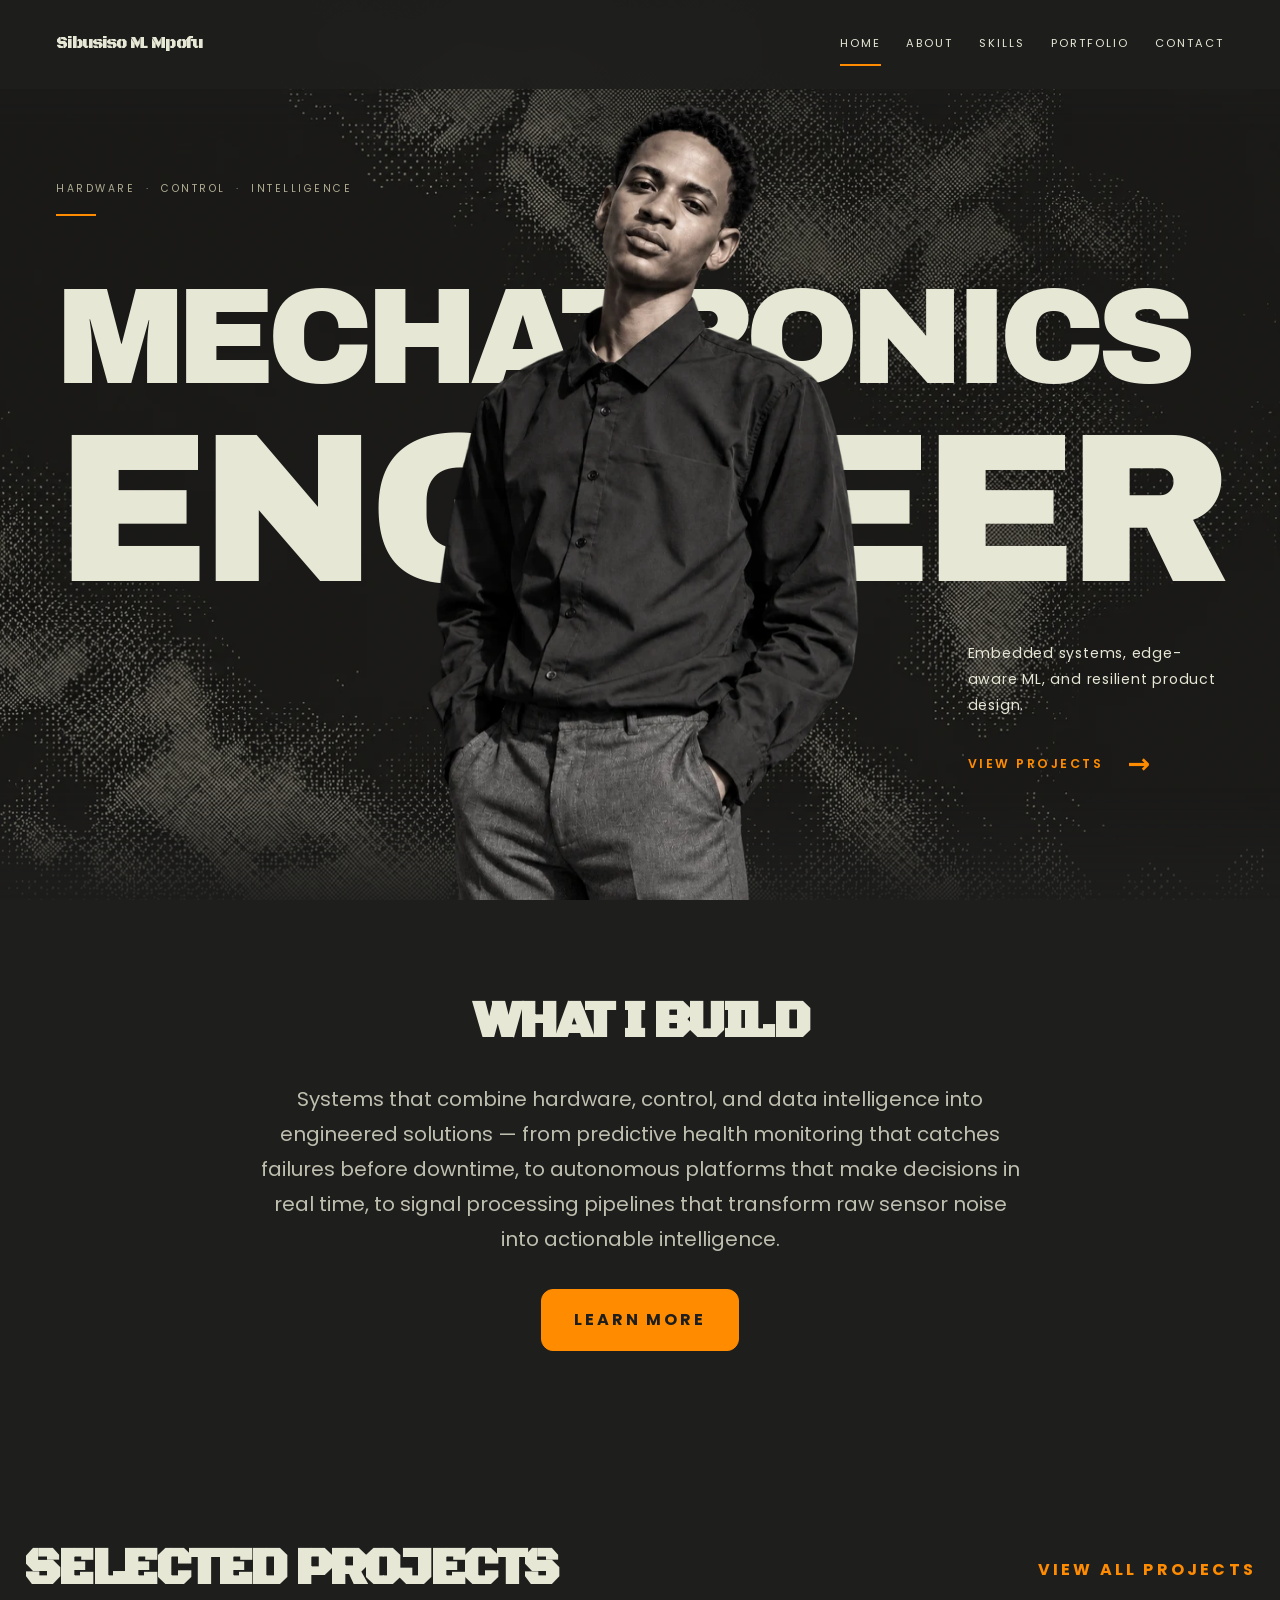
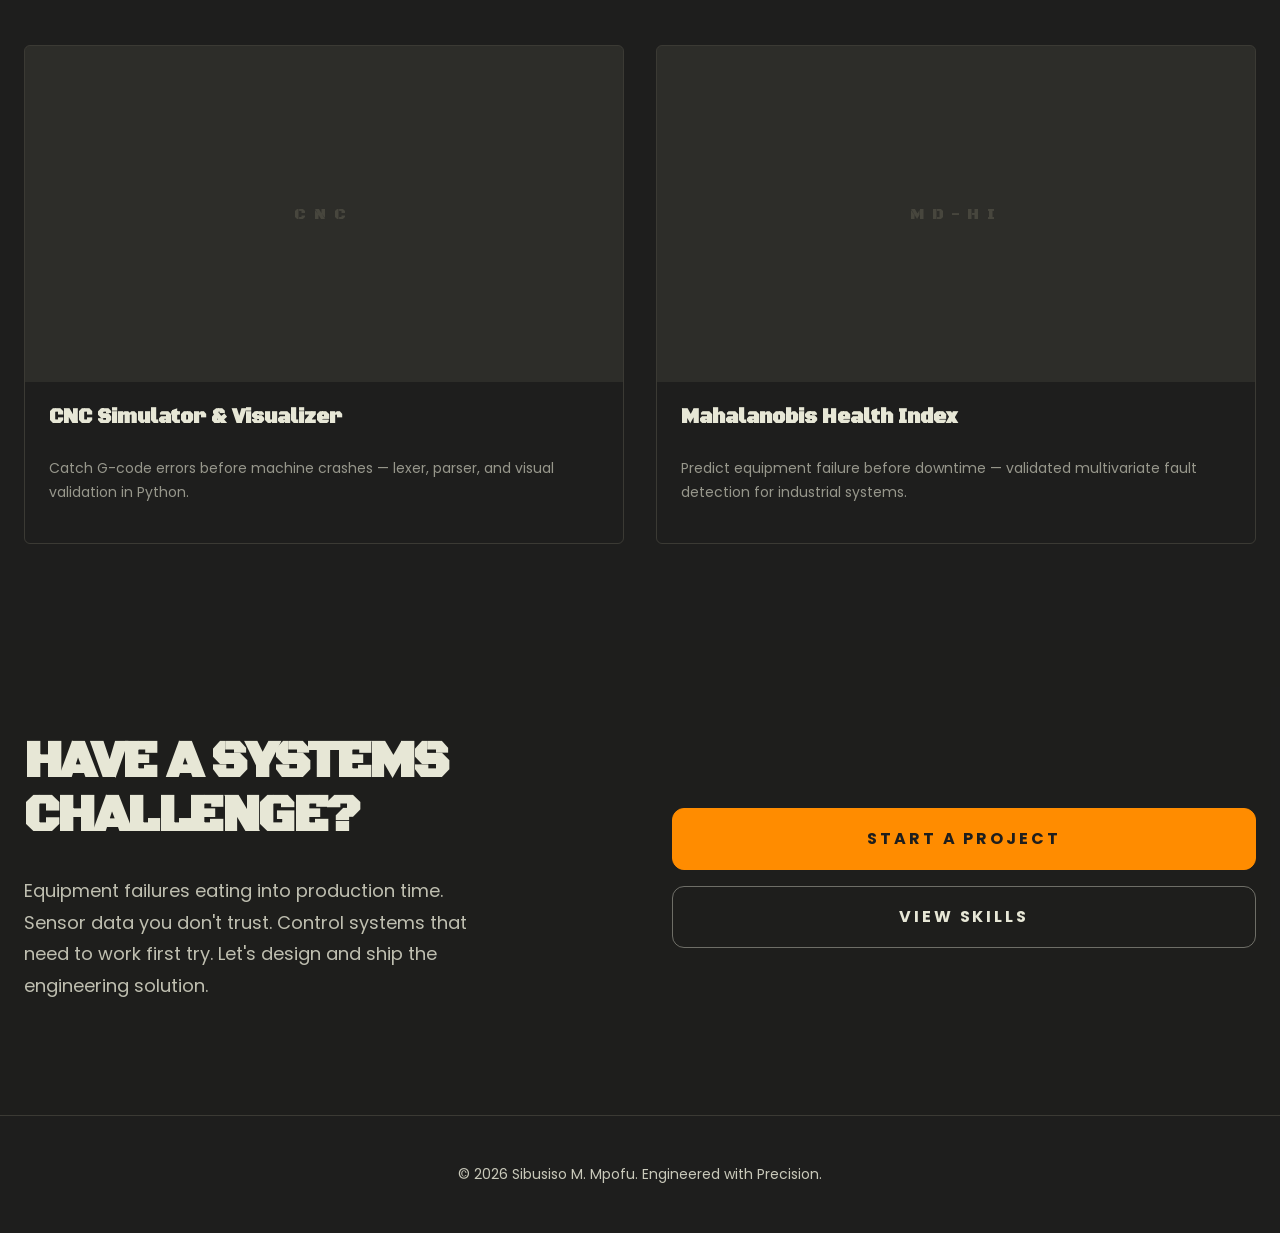
==== commit 2d754080: "Refresh homepage design and responsive navigation Build the homepage hero as responsive HTML with se" ====
--- a/index.html
+++ b/index.html
@@ -1,4 +1,4 @@
-.<!DOCTYPE html>
+<!DOCTYPE html>
 <html lang="en" class="scroll-smooth">
 <head>
     <meta charset="UTF-8">
@@ -11,17 +11,17 @@
     <meta property="og:url" content="https://your-username.github.io/your-repo/">
     <meta property="og:image" content="/assets/images/mpofu.png">
     <meta name="theme-color" content="#1E1E1D">
-    <link rel="preconnect" href="https://fonts.gstatic.com" crossorigin>
-    <link href="https://fonts.googleapis.com/css2?family=Poppins:ital,wght@0,300;0,400;0,600;0,700;1,400&family=Black+Ops+One&display=swap" rel="stylesheet">
-    <link rel="stylesheet" href="css/style.css">
+    <link rel="stylesheet" href="css/style.css?v=20261011-nav">
+    <link rel="stylesheet" href="css/home.css?v=20261011-nav">
+    <link rel="preload" href="assets/fonts/ArchivoBlack-Regular.ttf" as="font" type="font/ttf" crossorigin>
     <link rel="icon" href="/favicon.ico">
     <link rel="manifest" href="/manifest.json">
 </head>
-<body class="bg-brandBlack text-brandOffwhite font-poppins antialiased selection:bg-brandYellow selection:text-brandBlack">
+<body class="homepage bg-brandBlack text-brandOffwhite font-poppins antialiased selection:bg-brandYellow selection:text-brandBlack">
     <a href="#main-content" class="skip-link">Skip to main content</a>
 
     <!-- Shared header start -->
-    <header class="fixed top-0 left-0 w-full z-50 bg-brandBlack/90 backdrop-blur-md border-b border-brandSlate/20">
+    <header class="site-header fixed top-0 left-0 w-full z-50 bg-brandBlack/90 backdrop-blur-md border-b border-brandSlate/20">
         <nav class="max-w-7xl mx-auto px-6 h-20 flex items-center justify-between">
             <div class="text-2xl font-gothic tracking-tighter text-brandOffwhite">Sibusiso M. Mpofu</div>
             <button id="navToggle" class="mobile-nav-toggle" aria-controls="primaryNav" aria-expanded="false" aria-label="Toggle navigation">
@@ -41,30 +41,28 @@
     </header>
     <!-- Shared header end -->
 
-    <main id="main-content" class="pt-28">
-        <section id="home" class="min-h-screen flex items-center px-6 max-w-7xl mx-auto">
-            <div class="hero-grid grid grid-cols-1 lg:grid-cols-2 gap-12 w-full items-center">
-                <div class="hero-left space-y-8">
-                    <h1 class="section-heading font-gothic leading-tight text-brandOffwhite uppercase">Hi, I'm Sibusiso M. Mpofu</h1>
-                    <p class="text-xl text-brandOffwhite/80 max-w-3xl leading-relaxed">Mechatronics engineer and systems architect focused on embedded intelligence, edge-aware ML, and resilient product design for real-world applications.</p>
-                    <div class="hero-actions pt-4">
-                        <a href="portfolio.html" class="btn btn-primary">View Portfolio</a>
-                        <a href="about.html" class="btn btn-secondary">About Me</a>
-                    </div>
-                </div>
-                <div class="relative flex justify-center items-center">
-                    <div class="hero-panel w-full max-w-xl bg-brandSlate/10 border border-brandSlate/20 rounded-sm overflow-hidden relative group">
-                        <picture>
-                            <source type="image/webp" srcset="assets/images/mpofu-640.webp 640w, assets/images/mpofu-1280.webp 1280w" sizes="(max-width: 768px) 90vw, (max-width: 1024px) 50vw, 40vw">
-                            <img src="assets/images/normal-images/mpofu.png" alt="Portrait of Sibusiso M. Mpofu" class="w-full h-full" width="937" height="1171" loading="eager">
-                        </picture>
-                    </div>
-                </div>
+    <main id="main-content">
+        <section id="home" class="engineering-hero" aria-labelledby="hero-title">
+            <div class="hero-texture" aria-hidden="true"></div>
+            <p class="hero-eyebrow">Hardware <span aria-hidden="true">·</span> Control <span aria-hidden="true">·</span> Intelligence</p>
+            <h1 id="hero-title" class="hero-title">
+                <span class="hero-title-line">Mechatronics</span>
+                <span class="hero-title-line hero-title-engineer">Engineer</span>
+            </h1>
+            <div class="hero-portrait">
+                <picture>
+                    <source type="image/webp" srcset="assets/images/home-portrait-640.webp 640w, assets/images/home-portrait-1024.webp 1024w" sizes="(max-width: 900px) 88vw, 42vw">
+                    <img src="assets/images/home-portrait-1024.webp" alt="Portrait of Sibusiso M. Mpofu" width="1024" height="1536" fetchpriority="high" loading="eager">
+                </picture>
+            </div>
+            <div class="hero-intro">
+                <p>Embedded systems, edge-aware ML, and resilient product design.</p>
+                <a href="portfolio.html" class="hero-project-link">View Projects <span aria-hidden="true">→</span></a>
             </div>
         </section>
 
         <section class="py-24 px-6 bg-brandBlack/50">
-            <div class="max-w-7xl mx-auto text-center">
+            <div class="max-w-7xl mx-auto text-center" data-reveal>
                 <h2 class="section-heading font-gothic mb-8 uppercase tracking-tighter">What I build</h2>
                 <p class="text-xl text-brandOffwhite/80 max-w-3xl mx-auto leading-relaxed mb-8">Systems that combine hardware, control, and data intelligence into engineered solutions — from predictive health monitoring that catches failures before downtime, to autonomous platforms that make decisions in real time, to signal processing pipelines that transform raw sensor noise into actionable intelligence.</p>
                 <a href="about.html" class="btn btn-primary">Learn More</a>
@@ -72,16 +70,16 @@
         </section>
 
         <section class="py-24 px-6 max-w-7xl mx-auto">
-            <div class="flex flex-col lg:flex-row items-start lg:items-center justify-between gap-6 mb-12">
+            <div class="flex flex-col lg:flex-row items-start lg:items-center justify-between gap-6 mb-12" data-reveal>
                 <h2 class="section-heading font-gothic uppercase tracking-tighter">Selected Projects</h2>
                 <a href="portfolio.html" class="text-brandYellow uppercase tracking-[0.2em] font-bold hover:text-brandOffwhite">View all projects</a>
             </div>
             <div class="grid grid-cols-1 lg:grid-cols-2 gap-8">
-                <a href="projects/project-cnc-simulator.html" class="group block overflow-hidden border border-brandSlate/20 hover:border-brandYellow transition-all duration-500 rounded-sm">
+                <a href="projects/project-cnc-simulator.html" class="group block overflow-hidden border border-brandSlate/20 hover:border-brandYellow transition-all duration-500 rounded-sm" data-reveal>
                     <div class="aspect-video bg-brandSlate/10 relative overflow-hidden"><div class="absolute inset-0 flex items-center justify-center text-brandSlate/20 font-gothic uppercase tracking-[0.5em]">CNC</div></div>
                     <div class="p-6 space-y-3"><h3 class="text-xl font-gothic group-hover:text-brandYellow transition-colors">CNC Simulator & Visualizer</h3><p class="text-sm text-brandOffwhite/60 line-clamp-2">Catch G-code errors before machine crashes — lexer, parser, and visual validation in Python.</p></div>
                 </a>
-                <a href="projects/project-md-hi.html" class="group block overflow-hidden border border-brandSlate/20 hover:border-brandYellow transition-all duration-500 rounded-sm">
+                <a href="projects/project-md-hi.html" class="group block overflow-hidden border border-brandSlate/20 hover:border-brandYellow transition-all duration-500 rounded-sm" data-reveal>
                     <div class="aspect-video bg-brandSlate/10 relative overflow-hidden"><div class="absolute inset-0 flex items-center justify-center text-brandSlate/20 font-gothic uppercase tracking-[0.5em]">MD-HI</div></div>
                     <div class="p-6 space-y-3"><h3 class="text-xl font-gothic group-hover:text-brandYellow transition-colors">Mahalanobis Health Index</h3><p class="text-sm text-brandOffwhite/60 line-clamp-2">Predict equipment failure before downtime — validated multivariate fault detection for industrial systems.</p></div>
                 </a>
@@ -89,7 +87,7 @@
         </section>
 
         <section class="py-24 px-6 bg-brandBlack/30">
-            <div class="max-w-7xl mx-auto grid lg:grid-cols-2 gap-16 items-center">
+            <div class="max-w-7xl mx-auto grid lg:grid-cols-2 gap-16 items-center" data-reveal>
                 <div>
                     <h2 class="section-heading font-gothic mb-8 uppercase tracking-tighter">Have a systems challenge?</h2>
                     <p class="text-brandOffwhite/80 text-lg max-w-md leading-relaxed">Equipment failures eating into production time. Sensor data you don't trust. Control systems that need to work first try. Let's design and ship the engineering solution.</p>
@@ -106,7 +104,8 @@
         <p>&copy; 2026 Sibusiso M. Mpofu. Engineered with Precision.</p>
     </footer>
 
-    <script src="js/main.js"></script>
+    <script src="js/main.js?v=20261011-nav"></script>
+    <script src="js/home.js?v=20261011-nav"></script>
 </body>
 </html>
 
--- a/css/style.css
+++ b/css/style.css
@@ -60,7 +60,7 @@
     padding: 0.75rem 1rem;
     border-radius: var(--radius);
     z-index: 100;
-    transform: translateY(-120%);
+    transform: translateY(calc(-100% - 2rem));
     transition: transform 150ms ease;
 }
 
@@ -471,8 +471,11 @@
         padding-top: calc(5rem + 1rem);
     }
     #home .hero-grid {
-        grid-template-columns: 1fr;
+        grid-template-columns: minmax(0, 1fr);
         gap: 2.5rem;
+    }
+    #home .hero-grid > * {
+        min-width: 0;
     }
     #home .hero-panel {
         margin: 0 auto;
@@ -1174,21 +1177,9 @@
     .hover\:text-brandYellow:hover {
         color: var(--brand-yellow);
     }
-    .lg\:grid-cols-3 {
-        grid-template-columns: repeat(3, minmax(0, 1fr));
-    }
-    .lg\:grid-cols-2 {
-        grid-template-columns: repeat(2, minmax(0, 1fr));
-    }
     .flex-col {
         flex-direction: column;
     }
-    .lg\:flex-row {
-        flex-direction: row;
-    }
-    .lg\:items-center {
-        align-items: center;
-    }
     .mt-6 {
         margin-top: 1.5rem;
     }
@@ -1197,9 +1188,6 @@
     }
     .selection\:text-brandBlack::selection {
         color: var(--brand-black);
-    }
-    .sm\:grid-cols-2 {
-        grid-template-columns: repeat(2, minmax(0, 1fr));
     }
     .text-brandOffwhite\/60 {
         color: rgba(231, 231, 214, 0.6);
@@ -1267,6 +1255,133 @@
 .project-modal-close { background:transparent; border:0; color:var(--brand-offwhite); font-size:1.25rem; }
 .project-modal-body { margin-top:1rem; }
 .project-modal-footer { margin-top:1.25rem; text-align:right; }
+
+@media (min-width: 640px) {
+    .sm\:grid-cols-2 {
+        grid-template-columns: repeat(2, minmax(0, 1fr));
+    }
+    .sm\:grid-cols-3 {
+        grid-template-columns: repeat(3, minmax(0, 1fr));
+    }
+}
+
+@media (min-width: 768px) {
+    .md\:grid-cols-2 {
+        grid-template-columns: repeat(2, minmax(0, 1fr));
+    }
+    .md\:grid-cols-3 {
+        grid-template-columns: repeat(3, minmax(0, 1fr));
+    }
+}
+
+@media (min-width: 1024px) {
+    .lg\:grid-cols-2 {
+        grid-template-columns: repeat(2, minmax(0, 1fr));
+    }
+    .lg\:grid-cols-3 {
+        grid-template-columns: repeat(3, minmax(0, 1fr));
+    }
+    .lg\:flex-row {
+        flex-direction: row;
+    }
+    .lg\:items-center {
+        align-items: center;
+    }
+}
+
+/* Contact page */
+.contact-page { width: min(78rem, calc(100% - 3rem)); margin: 0 auto; padding: clamp(4rem, 10vw, 8rem) 0 clamp(5rem, 12vw, 9rem); }
+.contact-hero { display: grid; grid-template-columns: minmax(0, 1fr); gap: clamp(3rem, 9vw, 8rem); align-items: end; }
+.contact-hero-copy { max-width: 53rem; min-width: 0; margin-inline: auto; text-align: center; }
+.contact-eyebrow, .contact-footer-label { margin: 0 0 1rem; color: var(--brand-yellow); font-size: 0.75rem; font-weight: 700; letter-spacing: 0.14em; text-transform: uppercase; }
+.contact-hero h1 { max-width: 10ch; margin-inline: auto; font-size: clamp(3.25rem, 8vw, 7rem); line-height: 0.98; letter-spacing: -0.045em; text-transform: uppercase; text-wrap: balance; }
+.contact-loop-line { min-height: 2.4em; margin: clamp(1.5rem, 3vw, 2.5rem) 0 1rem; color: var(--brand-yellow); font-family: var(--font-headline); font-size: clamp(1.65rem, 4vw, 3rem); line-height: 1.2; text-align: center; }
+.contact-loop { display: inline-block; max-width: 100%; transition: opacity 180ms ease, transform 180ms ease; }
+.contact-loop::after { content: ""; display: inline-block; height: 0.95em; margin-left: 0.12em; border-right: 0.08em solid currentColor; vertical-align: -0.08em; animation: contact-caret 850ms steps(2, start) infinite; }
+@keyframes contact-caret { to { visibility: hidden; } }
+.contact-lede { max-width: 58ch; margin: 0 auto; color: rgba(231, 231, 214, 0.8); font-size: clamp(1rem, 1.5vw, 1.2rem); line-height: 1.75; }
+.contact-open-button { display: inline-flex; align-items: center; gap: 0.8rem; min-height: 3.25rem; margin-top: 2rem; }
+.contact-open-button span { font-size: 1.25rem; transition: transform var(--transition-fast); }
+.contact-open-button:hover span, .contact-open-button:focus-visible span { transform: translateX(0.2rem); }
+.contact-footer-label { margin: 0; }
+.contact-social-links { display: flex; justify-content: center; gap: 0.85rem; }
+.contact-social-link { display: grid; width: 3rem; height: 3rem; place-items: center; border: 1px solid rgba(174, 172, 146, 0.32); border-radius: var(--radius-sm); color: var(--brand-offwhite); transition: color var(--transition-fast), border-color var(--transition-fast), background-color var(--transition-fast), transform var(--transition-fast); }
+.contact-social-link:hover, .contact-social-link:focus-visible { transform: translateY(-2px); border-color: var(--brand-yellow); background: var(--brand-yellow); color: var(--brand-black); }
+.contact-social-link:active { transform: translateY(0); }
+.contact-social-icon { display: block; width: 1.45rem; height: 1.45rem; background-color: currentColor; -webkit-mask-position: center; mask-position: center; -webkit-mask-repeat: no-repeat; mask-repeat: no-repeat; -webkit-mask-size: contain; mask-size: contain; }
+.contact-social-icon[data-social="email"] { -webkit-mask-image: url("../assets/images/normal-images/email-8-svgrepo-com.svg"); mask-image: url("../assets/images/normal-images/email-8-svgrepo-com.svg"); }
+.contact-social-icon[data-social="linkedin"] { -webkit-mask-image: url("../assets/images/normal-images/internet-linkedln-media-svgrepo-com.svg"); mask-image: url("../assets/images/normal-images/internet-linkedln-media-svgrepo-com.svg"); }
+.contact-social-icon[data-social="whatsapp"] { -webkit-mask-image: url("../assets/images/normal-images/whatsapp-svgrepo-com.svg"); mask-image: url("../assets/images/normal-images/whatsapp-svgrepo-com.svg"); }
+.contact-dialog { width: min(39rem, calc(100% - 2rem)); max-height: min(90dvh, 52rem); margin: auto; padding: clamp(1.25rem, 4vw, 2.5rem); overflow-y: auto; border: 1px solid rgba(174, 172, 146, 0.3); border-radius: var(--radius); background: #242422; color: var(--brand-offwhite); box-shadow: 0 2rem 5rem rgba(0, 0, 0, 0.48); }
+.contact-dialog::backdrop { background: rgba(10, 10, 9, 0.78); backdrop-filter: blur(4px); }
+.contact-dialog-header { display: flex; align-items: flex-start; justify-content: space-between; gap: 1.5rem; padding-bottom: 1.25rem; border-bottom: 1px solid rgba(174, 172, 146, 0.2); }
+.contact-dialog-header h2 { max-width: 17ch; font-family: var(--font-headline); font-size: clamp(1.6rem, 5vw, 2.25rem); font-weight: 400; line-height: 1.1; }
+.contact-dialog-close { display: inline-grid; width: 2.75rem; height: 2.75rem; flex: 0 0 auto; place-items: center; border: 1px solid rgba(174, 172, 146, 0.3); border-radius: 50%; background: transparent; color: var(--brand-offwhite); font: inherit; font-size: 1.6rem; line-height: 1; transition: color var(--transition-fast), border-color var(--transition-fast), background-color var(--transition-fast); }
+.contact-dialog-close:hover, .contact-dialog-close:focus-visible { border-color: var(--brand-yellow); background: var(--brand-yellow); color: var(--brand-black); }
+.contact-form-note { margin: 1.25rem 0; color: var(--brand-slate); font-size: 0.9rem; line-height: 1.55; }
+.contact-form { display: grid; gap: 1.25rem; }
+.contact-field { display: grid; gap: 0.5rem; color: var(--brand-slate); font-size: 0.9rem; }
+.contact-field .input { padding: 0.8rem 0.9rem; }
+.contact-field textarea { min-height: 8rem; resize: vertical; }
+.contact-field .input[aria-invalid="true"] { border-color: #ffb14d; }
+.contact-form-actions { display: flex; flex-wrap: wrap; align-items: center; gap: 1rem; }
+.contact-form-message { flex: 1 1 14rem; margin: 0; color: var(--brand-offwhite); font-size: 0.9rem; line-height: 1.5; }
+.contact-form button:disabled { cursor: wait; opacity: 0.72; }
+
+/* Skills page */
+.skills-page { width: min(100% - 3rem, 78rem); margin: 0 auto; padding: 9rem 0 6rem; }
+.skills-intro { padding: clamp(2.5rem, 6vw, 5rem) 0 2.5rem; }
+.skills-intro-copy { max-width: 54rem; }
+.skills-intro-copy h1 { max-width: 14ch; }
+.skills-intro-copy p { max-width: 62ch; margin: 0; color: var(--brand-slate); font-size: clamp(1.05rem, 1.6vw, 1.25rem); line-height: 1.7; }
+.skills-experience, .skills-explorer, .skills-recognition { margin-top: clamp(5rem, 10vw, 8rem); }
+.skills-experience > h2, .skills-section-heading h2, .skills-recognition > h2 { font-size: clamp(1.8rem, 3.4vw, 2.8rem); }
+.skills-timeline { display: grid; gap: 0; max-width: 68rem; margin: 2rem 0 0 0.8rem; padding: 0 0 0 2rem; border-left: 2px solid rgba(174, 172, 146, 0.25); list-style: none; }
+.skills-timeline li { position: relative; padding: 0 0 2rem; }
+.skills-timeline li:last-child { padding-bottom: 0; }
+.skills-timeline li::before { position: absolute; top: 0.42rem; left: -2.45rem; width: 0.72rem; height: 0.72rem; border: 2px solid var(--brand-yellow); border-radius: 50%; background: var(--brand-black); content: ""; }
+.skills-timeline-heading { display: flex; flex-wrap: wrap; align-items: baseline; gap: 0.2rem 1rem; }
+.skills-timeline-heading h3 { font-size: 1.05rem; font-weight: 600; }
+.skills-timeline-heading time, .skills-timeline-heading > span { color: var(--brand-slate); font-size: 0.82rem; }
+.skills-timeline-place { margin: 0.2rem 0 0.45rem; color: var(--brand-yellow); font-size: 0.88rem; }
+.skills-timeline li > p:last-child { max-width: 68ch; margin: 0; color: rgba(231, 231, 214, 0.82); font-size: 0.92rem; line-height: 1.7; }
+.skills-section-heading { max-width: 48rem; }
+.skills-section-heading p { max-width: 62ch; margin: 0.9rem 0 0; color: var(--brand-slate); }
+.skills-legend { display: flex; flex-wrap: wrap; gap: 0.8rem 1.5rem; margin: 1.5rem 0 2.25rem; color: var(--brand-slate); font-size: 0.8rem; }
+.skills-legend span { display: inline-flex; align-items: center; gap: 0.55rem; }
+.skills-evidence-mark, .skills-knowledge-mark { display: inline-block; width: 0.7rem; height: 0.7rem; border: 1px solid var(--brand-yellow); border-radius: 2px; }
+.skills-evidence-mark { background: var(--brand-yellow); }
+.skills-domain-list { display: grid; gap: 1.25rem; min-width: 0; }
+.skills-domain-list article[hidden] { display: none; }
+.skills-domain { padding: 1.5rem 1.6rem 1.4rem; border: 1px solid rgba(174, 172, 146, 0.2); border-radius: var(--radius); background: rgba(255, 255, 255, 0.025); }
+.skills-domain.is-lead { border-color: rgba(255, 140, 0, 0.6); }
+.skills-domain h3 { margin: 0 0 1.15rem; color: var(--brand-offwhite); font-size: 1.2rem; }
+.skills-tags { display: flex; flex-wrap: wrap; gap: 0.55rem; margin: 0; padding: 0; list-style: none; }
+.skills-tags li { padding: 0.38rem 0.72rem; border: 1px solid rgba(174, 172, 146, 0.18); color: var(--brand-slate); font-size: 0.78rem; line-height: 1.45; }
+.skills-tags li.is-applied { border-color: rgba(255, 140, 0, 0.42); background: rgba(255, 140, 0, 0.07); color: var(--brand-offwhite); }
+.skills-used-in { margin: 1.2rem 0 0; padding-top: 0.9rem; border-top: 1px solid rgba(174, 172, 146, 0.16); color: var(--brand-slate); font-size: 0.82rem; line-height: 1.6; }
+.skills-used-in strong { color: var(--brand-yellow); font-weight: 600; }
+.skills-explorer-layout { display: grid; grid-template-columns: minmax(19rem, 0.9fr) minmax(0, 1.1fr); gap: clamp(2rem, 5vw, 4rem); align-items: center; }
+.skills-orbit { position: sticky; top: 7rem; display: grid; width: min(100%, 28rem); aspect-ratio: 1; grid-template: repeat(3, 1fr) / repeat(3, 1fr); justify-self: center; align-items: center; justify-items: center; }
+.skills-orbit-ring { position: absolute; inset: 13%; border: 1px solid rgba(174, 172, 146, 0.24); border-radius: 50%; pointer-events: none; }
+.skills-orbit-ring::before, .skills-orbit-ring::after { position: absolute; border: 1px solid rgba(174, 172, 146, 0.1); border-radius: 50%; content: ""; }
+.skills-orbit-ring::before { inset: 13%; }
+.skills-orbit-ring::after { inset: 27%; }
+.skills-orbit-center { z-index: 1; display: grid; width: 6.75rem; aspect-ratio: 1; grid-area: 2 / 2; place-content: center; border: 1px solid rgba(255, 140, 0, 0.55); border-radius: 50%; background: var(--brand-black); color: var(--brand-yellow); font-size: 0.85rem; line-height: 1.35; text-align: center; }
+.skills-orbit-node { z-index: 2; display: grid; width: 9.25rem; min-height: 4.5rem; grid-template-columns: auto 1fr; align-items: center; gap: 0.5rem; padding: 0.65rem 0.75rem; border: 1px solid rgba(174, 172, 146, 0.25); border-radius: var(--radius); background: #242422; color: var(--brand-offwhite); font: inherit; font-size: 0.73rem; line-height: 1.4; text-align: left; cursor: pointer; transition: border-color var(--transition-fast), background-color var(--transition-fast), transform var(--transition-fast), color var(--transition-fast); }
+.skills-orbit-node:hover, .skills-orbit-node:focus-visible { border-color: var(--brand-yellow); transform: translateY(-2px); }
+.skills-orbit-node.is-active { border-color: var(--brand-yellow); background: rgba(255, 140, 0, 0.12); }
+.skills-node-number { color: var(--brand-yellow); font-family: var(--font-headline); font-size: 0.95rem; }
+.skills-orbit-node[data-skill-filter="control"] { grid-area: 1 / 2; }
+.skills-orbit-node[data-skill-filter="embedded"] { grid-area: 2 / 3; }
+.skills-orbit-node[data-skill-filter="software"] { grid-area: 3 / 2; }
+.skills-orbit-node[data-skill-filter="design"] { grid-area: 2 / 1; }
+.skills-show-all { z-index: 2; grid-area: 2 / 2; align-self: end; margin-bottom: 0.4rem; padding: 0.35rem 0.55rem; border: 0; background: var(--brand-black); color: var(--brand-slate); font: inherit; font-size: 0.72rem; text-decoration: underline; text-decoration-color: rgba(174, 172, 146, 0.45); text-underline-offset: 0.2rem; cursor: pointer; }
+.skills-show-all:hover, .skills-show-all:focus-visible { color: var(--brand-yellow); }
+.skills-show-all[aria-pressed="true"] { color: var(--brand-yellow); }
+.skills-recognition-list { display: grid; grid-template-columns: repeat(2, minmax(0, 1fr)); gap: 0 2.5rem; margin: 1.75rem 0 0; padding: 0; list-style: none; }
+.skills-recognition-list li { display: grid; gap: 0.3rem; align-content: start; padding: 1rem 0; border-bottom: 1px solid rgba(174, 172, 146, 0.17); color: var(--brand-offwhite); font-size: 0.9rem; line-height: 1.5; }
+.skills-recognition-list li span { color: var(--brand-slate); font-size: 0.82rem; }
 
 /* Bible Quest case study */
 .bible-quest-page { padding: 8.5rem 1.5rem 0; overflow: hidden; }
@@ -1357,3 +1472,187 @@
         display: flex !important;
     }
 }
+
+@media (max-width: 800px) {
+    .contact-hero { gap: 3.5rem; }
+    .skills-explorer-layout { grid-template-columns: minmax(0, 1fr); align-items: start; }
+    .skills-orbit { position: relative; top: auto; width: min(100%, 28rem); }
+    .skills-domain-list { max-width: 44rem; margin-inline: auto; }
+}
+
+@media (max-width: 640px) {
+    .contact-page { width: min(78rem, calc(100% - 2rem)); padding-top: 3rem; }
+    .contact-hero h1 { font-size: clamp(1.75rem, 9vw, 3.75rem); }
+    .contact-open-button { width: 100%; justify-content: center; }
+    .skills-page { width: min(78rem, calc(100% - 2rem)); padding-top: 6.5rem; }
+    .skills-intro-copy h1 { font-size: clamp(2rem, 10vw, 3.4rem); }
+    .skills-experience, .skills-explorer, .skills-recognition { margin-top: 4rem; }
+    .skills-orbit { gap: 0.35rem; }
+    .skills-orbit-ring, .skills-orbit-center { display: none; }
+    .skills-orbit { aspect-ratio: auto; grid-template: auto auto auto / repeat(2, minmax(0, 1fr)); }
+    .skills-orbit-node { position: static; width: 100%; min-height: 4rem; padding: 0.65rem 0.55rem; font-size: 0.7rem; }
+    .skills-orbit-node[data-skill-filter="control"] { grid-area: 1 / 1; }
+    .skills-orbit-node[data-skill-filter="embedded"] { grid-area: 1 / 2; }
+    .skills-orbit-node[data-skill-filter="software"] { grid-area: 2 / 1; }
+    .skills-orbit-node[data-skill-filter="design"] { grid-area: 2 / 2; }
+    .skills-show-all { grid-area: 3 / 1 / 4 / 3; justify-self: center; align-self: center; margin: 0.35rem 0 0; }
+    .skills-domain { padding: 1.15rem; }
+    .skills-recognition-list { grid-template-columns: minmax(0, 1fr); }
+}
+
+/* Case-study refinement and scroll reveals */
+.project-page .project-shell > .mb-12:first-child { margin-bottom: clamp(2.5rem, 5vw, 4.5rem); }
+.project-page .section-heading { max-width: 19ch; }
+.project-page .project-label { color: var(--brand-yellow); font-weight: 700; letter-spacing: 0.14em; }
+.project-page .project-hero-banner { margin-top: clamp(2.5rem, 5vw, 4.5rem); margin-bottom: clamp(3.5rem, 8vw, 6rem); }
+.project-page .project-card { border-color: rgba(174, 172, 146, 0.2); background: rgba(255, 255, 255, 0.028); box-shadow: inset 0 1px 0 rgba(255, 255, 255, 0.025); }
+.project-page .project-card h2, .project-page .project-card h3 { color: var(--brand-offwhite); }
+.project-page .project-card p, .project-page .project-card li { color: rgba(231, 231, 214, 0.8); }
+.project-page .project-badge, .project-page .project-capability { border-color: rgba(174, 172, 146, 0.27); background: rgba(255, 255, 255, 0.025); }
+.project-page .project-badge:hover, .project-page .project-capability:hover { border-color: rgba(255, 140, 0, 0.65); color: var(--brand-offwhite); }
+
+.project-cnc .section-heading { max-width: 15ch; }
+.project-cnc .project-hero-banner > .aspect-video { position: relative; border: 1px solid rgba(255, 140, 0, 0.36); border-radius: var(--radius-lg); background: linear-gradient(135deg, rgba(255, 140, 0, 0.12), rgba(255, 255, 255, 0.025)); box-shadow: 0 2rem 5rem rgba(0, 0, 0, 0.32); }
+.project-cnc .project-hero-banner > .aspect-video::before { position: absolute; inset: 0; z-index: 1; border: 1px solid rgba(255, 255, 255, 0.06); border-radius: inherit; content: ""; pointer-events: none; }
+.project-cnc .project-capabilities { gap: 0.7rem; max-width: 60rem; }
+.project-cnc .project-capability { padding: 0.55rem 0.8rem; }
+.project-cnc .project-grid { grid-template-columns: minmax(0, 1.25fr) minmax(18rem, 0.75fr); gap: clamp(1.5rem, 5vw, 4rem); }
+
+.project-mdhi .section-heading { max-width: 17ch; }
+.project-mdhi .project-hero-banner .project-media { border-color: rgba(255, 140, 0, 0.34); background: linear-gradient(135deg, rgba(255, 140, 0, 0.08), rgba(255, 255, 255, 0.02)); }
+.project-mdhi .project-stat-grid { grid-template-columns: minmax(0, 1.25fr) repeat(2, minmax(0, 0.875fr)); gap: 0.8rem; }
+.project-mdhi .project-stat-card:first-child { border-color: rgba(255, 140, 0, 0.5); background: rgba(255, 140, 0, 0.08); }
+.project-mdhi .project-stat-value { letter-spacing: -0.03em; }
+.project-mdhi .project-grid { grid-template-columns: minmax(0, 1.2fr) minmax(18rem, 0.8fr); gap: clamp(1.5rem, 5vw, 4rem); }
+
+.project-telemetry .section-heading { max-width: 18ch; }
+.project-telemetry .project-hero-banner > .gallery-item { min-height: 0; border-color: rgba(255, 140, 0, 0.34); border-radius: var(--radius-lg); background: rgba(255, 255, 255, 0.025); box-shadow: 0 2rem 5rem rgba(0, 0, 0, 0.32); }
+.project-telemetry .project-hero-banner > .gallery-item img { display: block; aspect-ratio: 16 / 8; object-fit: cover; }
+.project-telemetry .project-stat-grid { grid-template-columns: minmax(0, 1.3fr) minmax(0, 0.7fr) minmax(0, 0.9fr); gap: 0.8rem; }
+.project-telemetry .project-stat-card:first-child { border-color: rgba(255, 140, 0, 0.5); background: rgba(255, 140, 0, 0.08); }
+.project-telemetry .project-grid { grid-template-columns: minmax(0, 1.35fr) minmax(18rem, 0.65fr); gap: clamp(1.5rem, 5vw, 4rem); }
+
+.skills-intro { border-bottom: 1px solid rgba(174, 172, 146, 0.18); }
+.skills-intro-copy h1 { letter-spacing: -0.035em; }
+.skills-experience > h2, .skills-section-heading h2, .skills-recognition > h2 { max-width: 18ch; }
+.skills-timeline { border-color: rgba(255, 140, 0, 0.26); }
+.skills-timeline li { padding-right: 1rem; transition: transform var(--transition-fast), background-color var(--transition-fast); }
+.skills-timeline li:hover { transform: translateX(0.35rem); }
+.skills-domain { border-color: rgba(174, 172, 146, 0.25); box-shadow: inset 0 1px 0 rgba(255, 255, 255, 0.025); }
+.skills-domain.is-lead { background: linear-gradient(135deg, rgba(255, 140, 0, 0.09), rgba(255, 255, 255, 0.025)); }
+.skills-orbit { filter: drop-shadow(0 1.5rem 2.5rem rgba(0, 0, 0, 0.2)); }
+.skills-recognition-list li { transition: border-color var(--transition-fast), transform var(--transition-fast); }
+.skills-recognition-list li:hover { border-color: rgba(255, 140, 0, 0.55); transform: translateX(0.25rem); }
+
+html.js-enhanced .reveal-on-scroll { opacity: 0; transform: translateY(1.5rem); transition: opacity 620ms ease, transform 620ms cubic-bezier(0.16, 1, 0.3, 1); }
+html.js-enhanced .reveal-on-scroll.is-revealed { opacity: 1; transform: none; }
+
+@media (max-width: 900px) {
+    .project-cnc .project-grid, .project-mdhi .project-grid, .project-telemetry .project-grid, .project-mdhi .project-stat-grid, .project-telemetry .project-stat-grid { grid-template-columns: minmax(0, 1fr); }
+}
+
+@media (prefers-reduced-motion: reduce) {
+    .skills-timeline li, .skills-recognition-list li { transition: none; }
+    .skills-timeline li:hover, .skills-recognition-list li:hover { transform: none; }
+    html.js-enhanced .reveal-on-scroll { opacity: 1; transform: none; transition: none; }
+}
+
+@media (prefers-reduced-motion: reduce) {
+    .contact-loop, .contact-open-button span { transition: none; }
+    .contact-loop::after { animation: none; }
+    .skills-orbit-node { transition: none; }
+}
+
+/* Shared site navigation: same presentation and breakpoint on every page. */
+.site-header {
+    --nav-gutter: clamp(1.5rem, 4.4vw, 6rem);
+    background: rgba(30, 30, 29, 0.91);
+    border-bottom-color: transparent;
+}
+
+.site-header nav {
+    max-width: 112rem;
+    padding-inline: var(--nav-gutter);
+    height: 5.5rem;
+    gap: 2rem;
+}
+
+.site-header nav > div {
+    font-size: clamp(1rem, 1.3vw, 1.4rem);
+    white-space: nowrap;
+}
+
+.site-header #primaryNav {
+    align-items: center;
+    gap: clamp(1rem, 2vw, 2.5rem);
+    margin: 0;
+    padding: 0;
+    list-style: none;
+    font-size: 0.7rem;
+    letter-spacing: 0.18em;
+}
+
+.site-header #primaryNav > li { margin: 0; }
+
+.site-header a.nav-link {
+    position: relative;
+    display: inline-block;
+    padding: 0.75rem 0;
+    border-radius: 0;
+}
+
+.site-header a.nav-link:hover,
+.site-header a.nav-link:focus-visible,
+.site-header a.nav-link[aria-current='page'] {
+    color: var(--brand-offwhite);
+    background: transparent;
+    box-shadow: none;
+}
+
+.site-header a.nav-link::after {
+    position: absolute;
+    content: '';
+    inset: auto 0 0;
+    height: 2px;
+    background: var(--brand-yellow);
+    transform: scaleX(0);
+    transform-origin: left;
+    transition: transform 220ms ease;
+}
+
+.site-header a.nav-link:hover::after,
+.site-header a.nav-link:focus-visible::after,
+.site-header a.nav-link[aria-current='page']::after { transform: scaleX(1); }
+
+@media (max-width: 900px) {
+    .site-header nav { height: 4.5rem; flex-wrap: nowrap; }
+    .site-header .mobile-nav-toggle { display: inline-flex; align-items: center; justify-content: center; min-width: 44px; min-height: 44px; }
+    .site-header #primaryNav {
+        display: none !important;
+        position: absolute;
+        top: 100%;
+        left: 0;
+        right: 0;
+        width: 100%;
+        flex-direction: column;
+        align-items: stretch;
+        gap: 0;
+        padding: 1rem var(--nav-gutter) 1.5rem;
+        background: var(--brand-black);
+        border-bottom: 1px solid rgba(174, 172, 146, 0.25);
+    }
+    .site-header #primaryNav li { padding: 0; }
+    .site-header #primaryNav a { display: block; padding-block: 0.85rem; }
+    .site-header.nav-open #primaryNav { display: flex !important; }
+    .site-header a.nav-link::after { right: auto; width: 2.5rem; }
+}
+
+.site-header :focus-visible {
+    outline: 2px solid var(--brand-yellow);
+    outline-offset: 6px;
+}
+
+@media (prefers-reduced-motion: reduce) {
+    .site-header .nav-link,
+    .site-header .nav-link::after { transition: none; }
+}
--- a/css/home.css
+++ b/css/home.css
@@ -0,0 +1,231 @@
+/* Homepage only. Shared palette, headings and other pages remain in style.css. */
+@font-face {
+    font-family: 'Poppins';
+    src: url('../assets/fonts/Poppins-Regular.woff2') format('woff2');
+    font-style: normal;
+    font-weight: 400;
+    font-display: swap;
+}
+@font-face {
+    font-family: 'Poppins';
+    src: url('../assets/fonts/Poppins-SemiBold.woff2') format('woff2');
+    font-style: normal;
+    font-weight: 600;
+    font-display: swap;
+}
+@font-face {
+    font-family: 'Poppins';
+    src: url('../assets/fonts/Poppins-Bold.woff2') format('woff2');
+    font-style: normal;
+    font-weight: 700;
+    font-display: swap;
+}
+@font-face {
+    font-family: 'Black Ops One';
+    src: url('../assets/fonts/BlackOpsOne-Regular.woff2') format('woff2');
+    font-style: normal;
+    font-weight: 400;
+    font-display: swap;
+}
+@font-face {
+    font-family: 'Archivo Black';
+    src: url('../assets/fonts/ArchivoBlack-Regular.ttf') format('truetype');
+    font-style: normal;
+    font-weight: 400;
+    font-display: swap;
+}
+
+.homepage {
+    --hero-gutter: clamp(1.5rem, 4.4vw, 6rem);
+    background: var(--brand-black);
+}
+
+
+/* Local layer order: texture 0, heading 1, portrait 2, supporting copy 3. */
+.homepage #home {
+    position: relative;
+    isolation: isolate;
+    width: 100%;
+    max-width: 112rem;
+    margin: 0 auto;
+    padding: 0;
+    min-height: max(46rem, min(57vw, 64rem));
+    height: min(100svh, 68rem);
+    overflow: hidden;
+    background: var(--brand-black);
+}
+
+.homepage #home::before { content: none; }
+
+.hero-texture {
+    position: absolute;
+    z-index: 0;
+    inset: -1rem;
+    background: url('../assets/images/home-halftone.webp') center / cover no-repeat;
+    opacity: 0.5;
+    pointer-events: none;
+    transform: translate3d(var(--texture-x, 0px), var(--texture-y, 0px), 0);
+    mask-image: linear-gradient(to bottom, transparent, #000 16%, #000 86%, transparent);
+}
+
+.hero-eyebrow {
+    position: absolute;
+    z-index: 3;
+    top: 20%;
+    left: var(--hero-gutter);
+    margin: 0;
+    color: var(--brand-slate);
+    font-size: clamp(0.65rem, 0.8vw, 0.88rem);
+    letter-spacing: 0.24em;
+    text-transform: uppercase;
+}
+
+.hero-eyebrow span { margin-inline: 0.5em; }
+
+.hero-eyebrow::after {
+    content: '';
+    display: block;
+    width: 2.5rem;
+    height: 2px;
+    margin-top: 1rem;
+    background: var(--brand-yellow);
+}
+
+.homepage .hero-title {
+    position: absolute;
+    z-index: 1;
+    top: 30%;
+    left: var(--hero-gutter);
+    right: var(--hero-gutter);
+    margin: 0;
+    font-family: 'Archivo Black', 'Arial Black', sans-serif;
+    font-weight: 400;
+    font-size: min(10.7vw, 12rem);
+    line-height: 1;
+    letter-spacing: -0.065em;
+    text-transform: uppercase;
+}
+
+.hero-title-line { display: block; white-space: nowrap; }
+.hero-title-engineer { font-size: 1.55em; line-height: 0.98; }
+
+.hero-portrait {
+    position: absolute;
+    z-index: 2;
+    top: 5.5rem;
+    bottom: -1.5rem;
+    left: 50%;
+    width: auto;
+    aspect-ratio: 2 / 3;
+    translate: -50% 0;
+    pointer-events: none;
+    transform: translate3d(var(--portrait-x, 0px), var(--portrait-y, 0px), 0);
+}
+
+.hero-portrait picture { display: block; }
+.hero-portrait img { display: block; width: 100%; height: auto; }
+
+.hero-intro {
+    position: absolute;
+    z-index: 3;
+    right: var(--hero-gutter);
+    top: calc(30% + min(27vw, 30rem) + 1.5rem);
+    width: 20%;
+    max-width: 22rem;
+}
+
+.hero-intro p {
+    margin: 0 0 1.5rem;
+    color: var(--brand-offwhite);
+    font-size: clamp(0.88rem, 1vw, 1.1rem);
+    line-height: 1.85;
+    letter-spacing: 0.055em;
+}
+
+.hero-project-link {
+    display: inline-flex;
+    align-items: center;
+    gap: 1.5rem;
+    min-height: 2.75rem;
+    color: var(--brand-yellow);
+    font-size: 0.78rem;
+    font-weight: 600;
+    letter-spacing: 0.2em;
+    text-transform: uppercase;
+}
+
+.hero-project-link span { font-size: 1.7rem; line-height: 1; transition: transform 220ms ease; }
+.hero-project-link:hover span, .hero-project-link:focus-visible span { transform: translateX(0.35rem); }
+.hero-project-link:active { opacity: 0.75; }
+.homepage :focus-visible { outline: 2px solid var(--brand-yellow); outline-offset: 6px; }
+
+@media (prefers-reduced-motion: no-preference) {
+    .hero-title-line { animation: hero-arrive 800ms cubic-bezier(0.16, 1, 0.3, 1) 80ms both; }
+    .hero-title-engineer { animation-delay: 190ms; }
+    .hero-portrait picture { animation: hero-arrive 1000ms cubic-bezier(0.16, 1, 0.3, 1) 230ms both; }
+    .hero-eyebrow, .hero-intro { animation: hero-arrive 750ms cubic-bezier(0.16, 1, 0.3, 1) 420ms both; }
+}
+
+@keyframes hero-arrive {
+    from { opacity: 0; transform: translate3d(0, 1.5rem, 0); }
+    to { opacity: 1; transform: translate3d(0, 0, 0); }
+}
+
+@media (min-width: 901px) and (max-width: 1100px) {
+    .homepage #home { min-height: 43rem; height: 85svh; max-height: 58rem; }
+    .hero-portrait { top: 6rem; }
+    .hero-eyebrow { top: 23%; }
+    .homepage .hero-title { top: 34%; }
+    .hero-intro { width: 24%; top: calc(34% + 27vw + 1.5rem); }
+    .hero-intro p { font-size: 0.85rem; }
+    .hero-project-link { font-size: 0.66rem; gap: 0.6rem; }
+}
+
+
+@media (max-width: 900px) {
+    .homepage #home {
+        display: flex;
+        flex-direction: column;
+        height: auto;
+        min-height: 100svh;
+        max-height: none;
+        padding: 7rem var(--hero-gutter) 2rem;
+    }
+    .hero-eyebrow { position: relative; top: auto; left: auto; font-size: 0.57rem; letter-spacing: 0.14em; }
+    .hero-eyebrow::after { margin-top: 0.7rem; width: 2rem; }
+    .homepage .hero-title {
+        position: relative;
+        top: auto;
+        left: auto;
+        right: auto;
+        z-index: 3;
+        margin-top: 1.5rem;
+        font-size: 9.9vw;
+        letter-spacing: -0.07em;
+    }
+    .hero-title-engineer { font-size: 1.56em; }
+    .hero-portrait {
+        position: relative;
+        top: auto;
+        left: auto;
+        bottom: auto;
+        flex: none;
+        width: min(88vw, 29rem);
+        height: min(91vw, 30rem);
+        align-self: center;
+        margin: 0.75rem 0 0;
+        translate: none;
+        overflow: hidden;
+        mask-image: linear-gradient(#000 78%, transparent 100%);
+    }
+    .hero-intro { position: relative; top: auto; right: auto; bottom: auto; width: 100%; max-width: 30rem; margin-top: -0.75rem; }
+    .hero-intro p { max-width: 29rem; font-size: 0.9rem; line-height: 1.7; letter-spacing: 0.025em; margin-bottom: 0.65rem; }
+    .hero-texture { opacity: 0.35; background-position: 38% center; }
+    .hero-project-link { font-size: 0.72rem; }
+}
+
+@media (prefers-reduced-motion: reduce) {
+    html:has(.homepage) { scroll-behavior: auto; }
+    .homepage *, .homepage *::before, .homepage *::after { animation: none !important; transition: none !important; }
+    .hero-portrait, .hero-texture { transform: none; }
+}
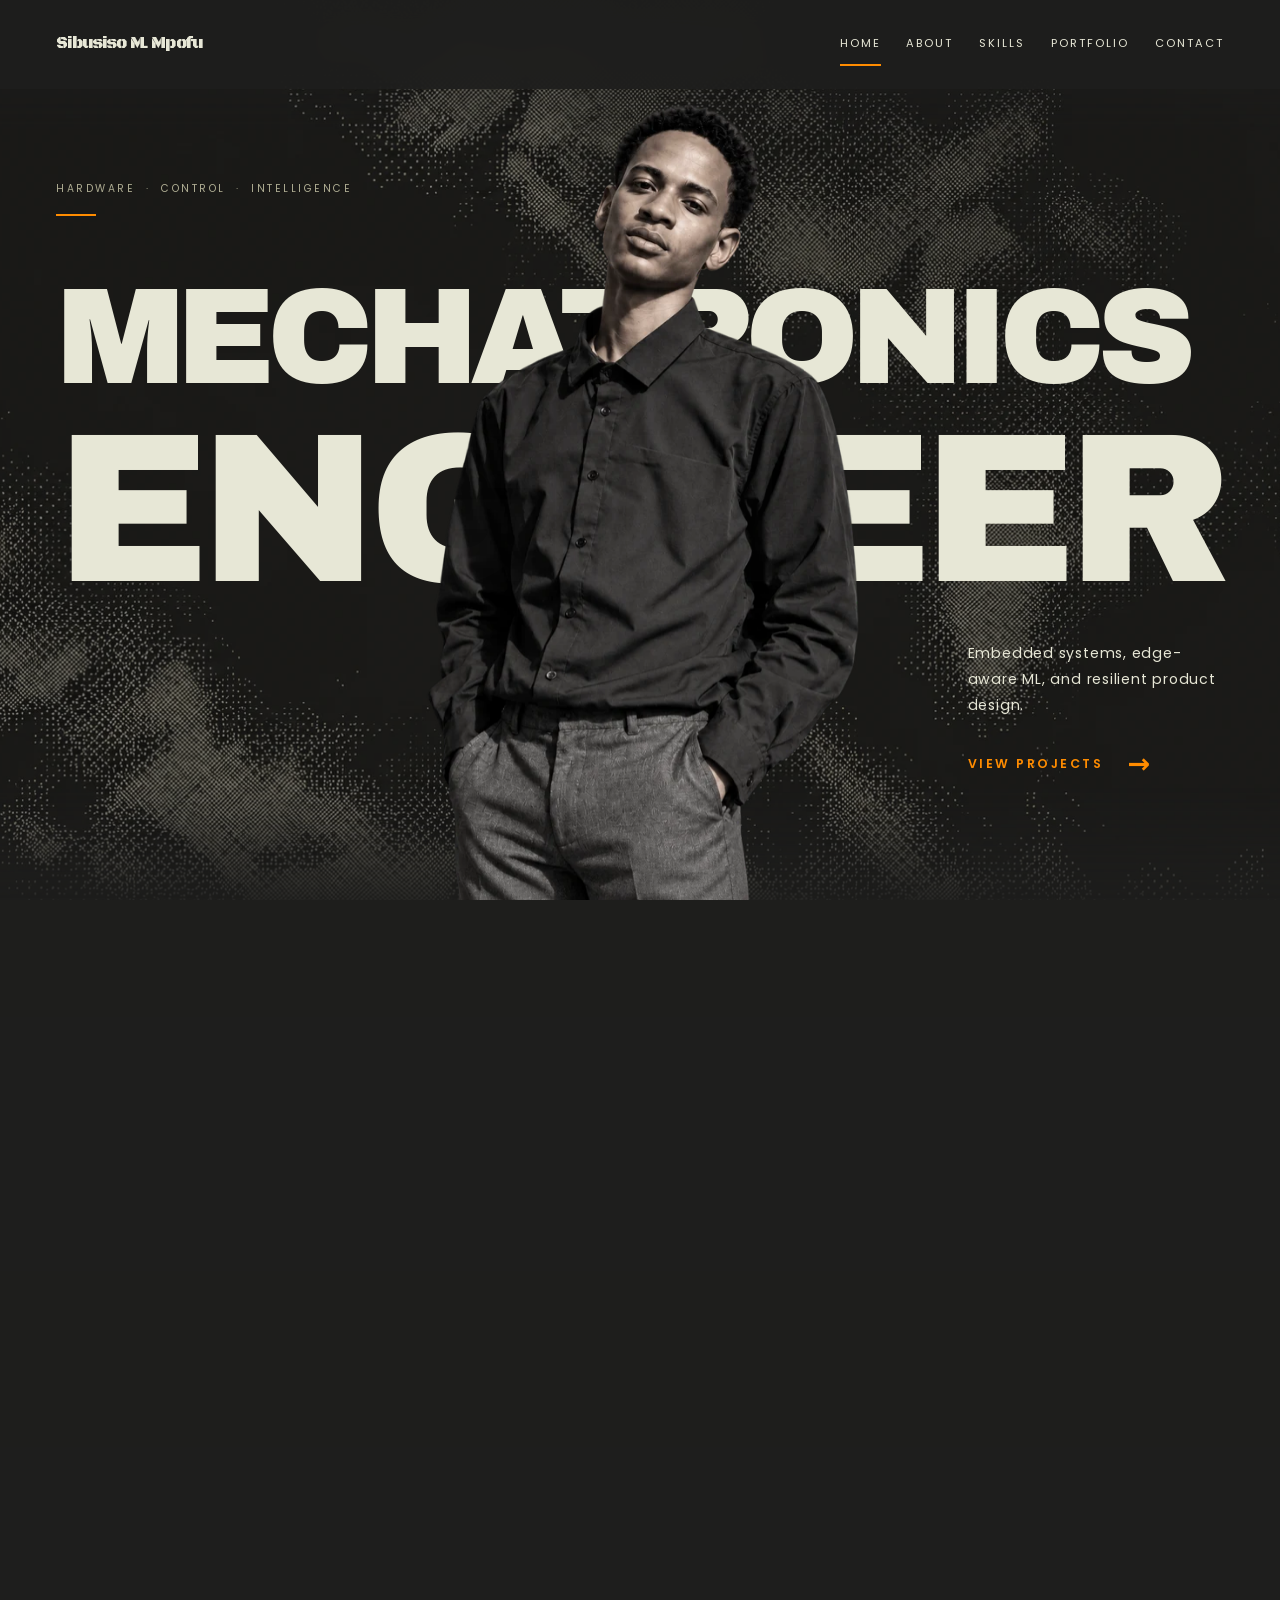
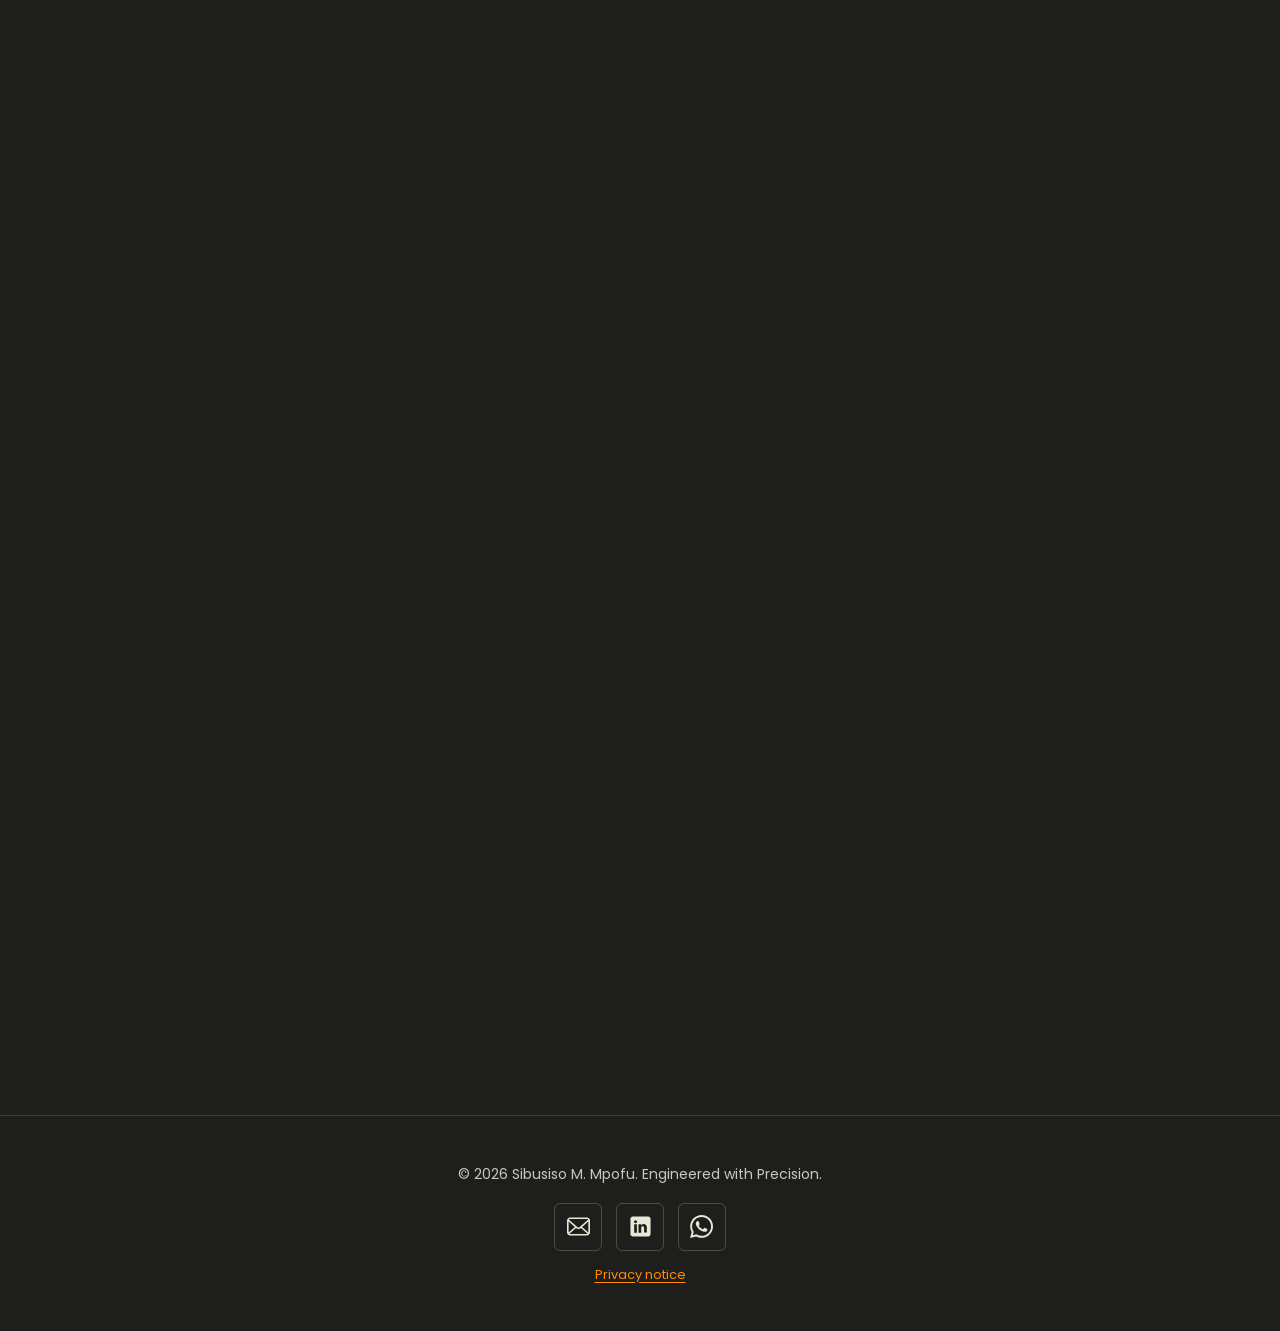
==== commit 094ee7d6: "Release portfolio polish and enforce clean publishing boundaries" ====
--- a/index.html
+++ b/index.html
@@ -2,20 +2,23 @@
 <html lang="en" class="scroll-smooth">
 <head>
     <meta charset="UTF-8">
+    <meta http-equiv="Content-Security-Policy" content="default-src 'self'; script-src 'self'; style-src 'self'; img-src 'self' data:; font-src 'self'; media-src 'self'; connect-src 'self' https://formspree.io; form-action https://formspree.io; object-src 'none'; base-uri 'self'">
+    <meta name="referrer" content="strict-origin-when-cross-origin">
     <meta name="viewport" content="width=device-width, initial-scale=1.0">
     <title>Sibusiso M. Mpofu | Portfolio</title>
     <meta name="description" content="Sibusiso M. Mpofu — Mechatronics engineer and systems architect. Portfolio of embedded systems, edge ML, and resilient product design.">
     <meta property="og:title" content="Sibusiso M. Mpofu | Portfolio">
     <meta property="og:description" content="Mechatronics engineer and systems architect — portfolio of embedded intelligence, edge-aware ML, and resilient product design.">
     <meta property="og:type" content="website">
-    <meta property="og:url" content="https://your-username.github.io/your-repo/">
-    <meta property="og:image" content="/assets/images/mpofu.png">
+    <meta property="og:url" content="https://sbuda47.github.io/Portfolio/">
+    <meta property="og:image" content="https://sbuda47.github.io/Portfolio/assets/images/home-portrait-1024.webp">
     <meta name="theme-color" content="#1E1E1D">
-    <link rel="stylesheet" href="css/style.css?v=20261011-nav">
-    <link rel="stylesheet" href="css/home.css?v=20261011-nav">
+    <link rel="stylesheet" href="css/style.css?v=20261014-socials1">
+    <link rel="stylesheet" href="css/home.css?v=20261011-video3">
     <link rel="preload" href="assets/fonts/ArchivoBlack-Regular.ttf" as="font" type="font/ttf" crossorigin>
-    <link rel="icon" href="/favicon.ico">
-    <link rel="manifest" href="/manifest.json">
+    <link rel="icon" href="favicon.ico">
+    <link rel="manifest" href="manifest.json">
+    <link rel="canonical" href="https://sbuda47.github.io/Portfolio/">
 </head>
 <body class="homepage bg-brandBlack text-brandOffwhite font-poppins antialiased selection:bg-brandYellow selection:text-brandBlack">
     <a href="#main-content" class="skip-link">Skip to main content</a>
@@ -76,11 +79,15 @@
             </div>
             <div class="grid grid-cols-1 lg:grid-cols-2 gap-8">
                 <a href="projects/project-cnc-simulator.html" class="group block overflow-hidden border border-brandSlate/20 hover:border-brandYellow transition-all duration-500 rounded-sm" data-reveal>
-                    <div class="aspect-video bg-brandSlate/10 relative overflow-hidden"><div class="absolute inset-0 flex items-center justify-center text-brandSlate/20 font-gothic uppercase tracking-[0.5em]">CNC</div></div>
+                    <div class="aspect-video bg-brandSlate/10 relative overflow-hidden">
+                        <img class="project-thumbnail" src="assets/images/project-thumbnails/cnc-simulator-1440.webp" srcset="assets/images/project-thumbnails/cnc-simulator-640.webp 640w, assets/images/project-thumbnails/cnc-simulator-1440.webp 1440w" sizes="(min-width: 1440px) 680px, (min-width: 1024px) calc((100vw - 80px) / 2), calc(100vw - 48px)" alt="Illustrated CNC G-code and orange toolpath preview" width="1440" height="810" loading="lazy" decoding="async">
+                    </div>
                     <div class="p-6 space-y-3"><h3 class="text-xl font-gothic group-hover:text-brandYellow transition-colors">CNC Simulator & Visualizer</h3><p class="text-sm text-brandOffwhite/60 line-clamp-2">Catch G-code errors before machine crashes — lexer, parser, and visual validation in Python.</p></div>
                 </a>
                 <a href="projects/project-md-hi.html" class="group block overflow-hidden border border-brandSlate/20 hover:border-brandYellow transition-all duration-500 rounded-sm" data-reveal>
-                    <div class="aspect-video bg-brandSlate/10 relative overflow-hidden"><div class="absolute inset-0 flex items-center justify-center text-brandSlate/20 font-gothic uppercase tracking-[0.5em]">MD-HI</div></div>
+                    <div class="aspect-video bg-brandSlate/10 relative overflow-hidden">
+                        <img class="project-thumbnail" src="assets/images/project-thumbnails/mdhi-1440.webp" srcset="assets/images/project-thumbnails/mdhi-640.webp 640w, assets/images/project-thumbnails/mdhi-1440.webp 1440w" sizes="(min-width: 1440px) 680px, (min-width: 1024px) calc((100vw - 80px) / 2), calc(100vw - 48px)" alt="Concept dashboard showing the MD health index crossing an alarm threshold" width="1440" height="810" loading="lazy" decoding="async">
+                    </div>
                     <div class="p-6 space-y-3"><h3 class="text-xl font-gothic group-hover:text-brandYellow transition-colors">Mahalanobis Health Index</h3><p class="text-sm text-brandOffwhite/60 line-clamp-2">Predict equipment failure before downtime — validated multivariate fault detection for industrial systems.</p></div>
                 </a>
             </div>
@@ -102,10 +109,21 @@
 
     <footer class="border-t border-brandSlate/20 py-8 text-center text-sm text-brandSlate">
         <p>&copy; 2026 Sibusiso M. Mpofu. Engineered with Precision.</p>
+        <nav class="contact-social-links site-footer-socials" aria-label="Contact links">
+            <a class="contact-social-link" href="mailto:s.mpofu.m.01@gmail.com" aria-label="Email Sibusiso" title="Email">
+                <span class="contact-social-icon" data-social="email" aria-hidden="true"></span>
+            </a>
+            <a class="contact-social-link" href="https://www.linkedin.com/in/sibusiso-mpofu-595b492bb" target="_blank" rel="noopener noreferrer" aria-label="Sibusiso on LinkedIn" title="LinkedIn">
+                <span class="contact-social-icon" data-social="linkedin" aria-hidden="true"></span>
+            </a>
+            <a class="contact-social-link" href="https://wa.me/26775365156" target="_blank" rel="noopener noreferrer" aria-label="Message Sibusiso on WhatsApp" title="WhatsApp">
+                <span class="contact-social-icon" data-social="whatsapp" aria-hidden="true"></span>
+            </a>
+        </nav>
+        <p class="site-privacy-link"><a href="privacy.html">Privacy notice</a></p>
     </footer>
 
-    <script src="js/main.js?v=20261011-nav"></script>
-    <script src="js/home.js?v=20261011-nav"></script>
+    <script src="js/main.js?v=20261013-release1"></script>
+    <script src="js/home.js?v=20261011-video3"></script>
 </body>
 </html>
-
--- a/css/style.css
+++ b/css/style.css
@@ -882,6 +882,12 @@
     aspect-ratio: 16 / 9;
     width: 100%;
 }
+.project-thumbnail {
+    display: block;
+    width: 100%;
+    height: 100%;
+    object-fit: cover;
+}
 .gallery-grid {
     display: grid;
     grid-template-columns: 1.6fr 0.9fr;
@@ -944,6 +950,59 @@
     height: 100%;
     object-fit: cover;
     transition: transform 0.3s ease;
+}
+.cnc-showcase {
+    position: relative;
+    width: 100%;
+    height: 100%;
+    aspect-ratio: 16 / 9;
+    background: rgba(0, 0, 0, 0.35);
+}
+.cnc-showcase-image,
+.cnc-showcase-video {
+    display: block;
+    width: 100%;
+    height: 100%;
+    object-fit: contain;
+}
+.cnc-showcase-image[hidden],
+.cnc-showcase-video[hidden] {
+    display: none;
+}
+.cnc-showcase-prev,
+.cnc-showcase-next {
+    position: absolute;
+    z-index: 2;
+    top: 50%;
+    width: 3rem;
+    height: 3rem;
+    border: 1px solid rgba(174, 172, 146, 0.45);
+    border-radius: 50%;
+    color: var(--brand-offwhite);
+    background: rgba(15, 15, 15, 0.82);
+    font: inherit;
+    font-size: 1.5rem;
+    cursor: pointer;
+    transform: translateY(-50%);
+}
+.cnc-showcase-prev { left: 1rem; }
+.cnc-showcase-next { right: 1rem; }
+.cnc-showcase-prev:hover,
+.cnc-showcase-next:hover,
+.cnc-showcase-prev:focus-visible,
+.cnc-showcase-next:focus-visible {
+    border-color: var(--brand-yellow);
+}
+.cnc-showcase-caption {
+    position: absolute;
+    right: 0;
+    bottom: 0;
+    left: 0;
+    padding: 0.6rem 1rem;
+    color: var(--brand-offwhite);
+    background: rgba(15, 15, 15, 0.78);
+    text-align: center;
+    pointer-events: none;
 }
 .gallery-item:hover img,
 .gallery-item:focus-visible img {
@@ -1295,6 +1354,8 @@
 .contact-hero-copy { max-width: 53rem; min-width: 0; margin-inline: auto; text-align: center; }
 .contact-eyebrow, .contact-footer-label { margin: 0 0 1rem; color: var(--brand-yellow); font-size: 0.75rem; font-weight: 700; letter-spacing: 0.14em; text-transform: uppercase; }
 .contact-hero h1 { max-width: 10ch; margin-inline: auto; font-size: clamp(3.25rem, 8vw, 7rem); line-height: 0.98; letter-spacing: -0.045em; text-transform: uppercase; text-wrap: balance; }
+.contact-hero h1 > span { display: block; }
+.contact-hero h1 .contact-title-last { transform: translateX(-0.68em); }
 .contact-loop-line { min-height: 2.4em; margin: clamp(1.5rem, 3vw, 2.5rem) 0 1rem; color: var(--brand-yellow); font-family: var(--font-headline); font-size: clamp(1.65rem, 4vw, 3rem); line-height: 1.2; text-align: center; }
 .contact-loop { display: inline-block; max-width: 100%; transition: opacity 180ms ease, transform 180ms ease; }
 .contact-loop::after { content: ""; display: inline-block; height: 0.95em; margin-left: 0.12em; border-right: 0.08em solid currentColor; vertical-align: -0.08em; animation: contact-caret 850ms steps(2, start) infinite; }
@@ -1305,13 +1366,14 @@
 .contact-open-button:hover span, .contact-open-button:focus-visible span { transform: translateX(0.2rem); }
 .contact-footer-label { margin: 0; }
 .contact-social-links { display: flex; justify-content: center; gap: 0.85rem; }
+.site-footer-socials { margin-top: 1rem; }
 .contact-social-link { display: grid; width: 3rem; height: 3rem; place-items: center; border: 1px solid rgba(174, 172, 146, 0.32); border-radius: var(--radius-sm); color: var(--brand-offwhite); transition: color var(--transition-fast), border-color var(--transition-fast), background-color var(--transition-fast), transform var(--transition-fast); }
 .contact-social-link:hover, .contact-social-link:focus-visible { transform: translateY(-2px); border-color: var(--brand-yellow); background: var(--brand-yellow); color: var(--brand-black); }
 .contact-social-link:active { transform: translateY(0); }
 .contact-social-icon { display: block; width: 1.45rem; height: 1.45rem; background-color: currentColor; -webkit-mask-position: center; mask-position: center; -webkit-mask-repeat: no-repeat; mask-repeat: no-repeat; -webkit-mask-size: contain; mask-size: contain; }
-.contact-social-icon[data-social="email"] { -webkit-mask-image: url("../assets/images/normal-images/email-8-svgrepo-com.svg"); mask-image: url("../assets/images/normal-images/email-8-svgrepo-com.svg"); }
-.contact-social-icon[data-social="linkedin"] { -webkit-mask-image: url("../assets/images/normal-images/internet-linkedln-media-svgrepo-com.svg"); mask-image: url("../assets/images/normal-images/internet-linkedln-media-svgrepo-com.svg"); }
-.contact-social-icon[data-social="whatsapp"] { -webkit-mask-image: url("../assets/images/normal-images/whatsapp-svgrepo-com.svg"); mask-image: url("../assets/images/normal-images/whatsapp-svgrepo-com.svg"); }
+.contact-social-icon[data-social="email"] { -webkit-mask-image: url("../assets/icons/email-8-svgrepo-com.svg"); mask-image: url("../assets/icons/email-8-svgrepo-com.svg"); }
+.contact-social-icon[data-social="linkedin"] { -webkit-mask-image: url("../assets/icons/internet-linkedln-media-svgrepo-com.svg"); mask-image: url("../assets/icons/internet-linkedln-media-svgrepo-com.svg"); }
+.contact-social-icon[data-social="whatsapp"] { -webkit-mask-image: url("../assets/icons/whatsapp-svgrepo-com.svg"); mask-image: url("../assets/icons/whatsapp-svgrepo-com.svg"); }
 .contact-dialog { width: min(39rem, calc(100% - 2rem)); max-height: min(90dvh, 52rem); margin: auto; padding: clamp(1.25rem, 4vw, 2.5rem); overflow-y: auto; border: 1px solid rgba(174, 172, 146, 0.3); border-radius: var(--radius); background: #242422; color: var(--brand-offwhite); box-shadow: 0 2rem 5rem rgba(0, 0, 0, 0.48); }
 .contact-dialog::backdrop { background: rgba(10, 10, 9, 0.78); backdrop-filter: blur(4px); }
 .contact-dialog-header { display: flex; align-items: flex-start; justify-content: space-between; gap: 1.5rem; padding-bottom: 1.25rem; border-bottom: 1px solid rgba(174, 172, 146, 0.2); }
@@ -1564,6 +1626,33 @@
 }
 
 /* Shared site navigation: same presentation and breakpoint on every page. */
+@font-face {
+    font-family: 'Poppins';
+    src: url('../assets/fonts/Poppins-Regular.woff2') format('woff2');
+    font-style: normal;
+    font-weight: 400;
+    font-display: swap;
+}
+@font-face {
+    font-family: 'Poppins';
+    src: url('../assets/fonts/Poppins-SemiBold.woff2') format('woff2');
+    font-style: normal;
+    font-weight: 600;
+    font-display: swap;
+}
+@font-face {
+    font-family: 'Poppins';
+    src: url('../assets/fonts/Poppins-Bold.woff2') format('woff2');
+    font-style: normal;
+    font-weight: 700;
+    font-display: swap;
+}
+@font-face {
+    font-family: 'Black Ops One';
+    src: url('../assets/fonts/BlackOpsOne-Regular.woff2') format('woff2');
+    font-weight: 400;
+    font-display: swap;
+}
 .site-header {
     --nav-gutter: clamp(1.5rem, 4.4vw, 6rem);
     background: rgba(30, 30, 29, 0.91);
@@ -1578,6 +1667,7 @@
 }
 
 .site-header nav > div {
+    font-family: 'Black Ops One', sans-serif;
     font-size: clamp(1rem, 1.3vw, 1.4rem);
     white-space: nowrap;
 }
@@ -1656,3 +1746,616 @@
     .site-header .nav-link,
     .site-header .nav-link::after { transition: none; }
 }
+
+/* On-demand project demos; player controls always remain unobstructed. */
+body[data-gallery='cnc'] { padding-inline: 0; }
+body[data-gallery='cnc'] > footer { padding-inline: 1.5rem; }
+.project-cnc .project-hero-banner { left: auto; right: auto; width: 100%; max-width: 100%; margin-inline: 0; padding: 0; }
+.video-player { position: relative; width: 100%; height: 100%; background: var(--brand-black); }
+.video-player[hidden] { display: none; }
+.video-player .video-player-media { display: block; width: 100%; height: 100%; object-fit: contain; }
+.video-player-panel { position: absolute; inset: 0; display: flex; flex-direction: column; align-items: center; justify-content: center; gap: 0.8rem; padding: 1rem; background: rgba(15, 15, 15, 0.8); text-align: center; }
+.video-play-button { border: 1px solid var(--brand-yellow); background: var(--brand-yellow); color: var(--brand-black); padding: 0.8rem 1.3rem; min-height: 44px; border-radius: 0.3rem; font: inherit; font-weight: 600; cursor: pointer; }
+.video-play-button:hover { background: var(--brand-offwhite); border-color: var(--brand-offwhite); }
+.video-player-status { max-width: 32ch; margin: 0; color: var(--brand-offwhite); font-size: 0.8rem; line-height: 1.6; }
+.video-player-panel a { color: var(--brand-offwhite); font-size: 0.8rem; text-underline-offset: 0.25em; }
+.video-player[data-state='playing'] .video-player-panel { display: none; }
+.video-player[data-state='loading'] .video-player-panel { inset: 0 0 auto; padding: 0.7rem; pointer-events: none; }
+.video-player[data-state='loading'] .video-player-panel a { pointer-events: auto; }
+.video-player[data-state='loading'] .video-play-button { display: none; }
+.video-player :focus-visible, .media-toolbar :focus-visible { outline: 2px solid var(--brand-offwhite); outline-offset: 4px; }
+.media-toolbar { display: flex; align-items: center; justify-content: space-between; gap: 1rem; margin-top: 0.8rem; flex-wrap: wrap; }
+.media-tabs { display: flex; gap: 0.25rem; }
+.media-tabs button { background: transparent; color: var(--brand-offwhite); border: 0; border-bottom: 2px solid transparent; min-height: 44px; padding: 0.65rem 0.75rem; font: inherit; font-size: 0.8rem; cursor: pointer; }
+.media-tabs button[aria-pressed='true'] { color: var(--brand-yellow); border-bottom-color: var(--brand-yellow); }
+.media-tabs button:hover { background: rgba(255,255,255,0.05); }
+.media-toolbar .cnc-showcase-caption { position: static; padding: 0; background: none; font-size: 0.75rem; color: var(--brand-slate); }
+.cnc-showcase.is-video .cnc-showcase-prev, .cnc-showcase.is-video .cnc-showcase-next { display: none; }
+.gallery-caption { pointer-events: none; }
+.gallery-caption[hidden] { display: none; }
+body[data-gallery='bible-quest'] .gallery-viewer { width: min(70vw, 38vh); height: min(78vh, 144vw); aspect-ratio: 1 / 2; }
+body[data-gallery='bible-quest'] .gallery-prev,
+body[data-gallery='bible-quest'] .gallery-next { top: auto; bottom: 1rem; transform: none; }
+@media (max-width: 600px) {
+    .cnc-showcase-prev, .cnc-showcase-next { width: 44px; height: 44px; }
+    .cnc-showcase-prev { left: 0.4rem; }
+    .cnc-showcase-next { right: 0.4rem; }
+    .video-player-panel { gap: 0.45rem; padding: 0.5rem; }
+    .video-player-status, .video-player-panel a { font-size: 0.7rem; }
+}
+
+/* About page: industrial editorial profile. */
+.about-page {
+    --about-line: rgba(174, 172, 146, 0.24);
+    --about-muted: rgba(231, 231, 214, 0.7);
+    background: var(--brand-black);
+}
+
+.about-main { overflow: clip; }
+.about-shell { width: min(100% - 3rem, 104rem); margin-inline: auto; }
+.about-main section { position: relative; border-bottom: 1px solid var(--about-line); }
+.about-kicker,
+.about-index {
+    margin: 0;
+    color: var(--brand-yellow);
+    font-size: 0.7rem;
+    font-weight: 700;
+    letter-spacing: 0.2em;
+    line-height: 1.4;
+    text-transform: uppercase;
+}
+
+.about-hero { min-height: min(60rem, 100svh); padding-top: 5.5rem; }
+.about-hero::before {
+    position: absolute;
+    inset: 5.5rem 0 0 52%;
+    border-left: 1px solid var(--about-line);
+    content: '';
+    pointer-events: none;
+}
+.about-hero-grid {
+    display: grid;
+    grid-template-columns: minmax(0, 1.08fr) minmax(22rem, 0.92fr);
+    min-height: calc(min(60rem, 100svh) - 5.5rem);
+    align-items: center;
+    gap: clamp(3rem, 7vw, 9rem);
+    padding-block: clamp(4rem, 8vw, 7.5rem) clamp(3rem, 6vw, 5.5rem);
+}
+.about-hero-copy { position: relative; z-index: 1; }
+.about-hero-copy h1 {
+    max-width: 11.5ch;
+    margin: 1.15rem 0 1.5rem;
+    font-family: var(--font-headline);
+    font-size: clamp(3.6rem, 6.8vw, 7.8rem);
+    font-weight: 400;
+    letter-spacing: -0.055em;
+    line-height: 0.92;
+    text-transform: uppercase;
+}
+.about-hero-copy h1 span { color: var(--brand-yellow); }
+.about-hero-lede {
+    max-width: 43ch;
+    margin: 0;
+    color: var(--about-muted);
+    font-size: clamp(1.05rem, 1.5vw, 1.35rem);
+    line-height: 1.65;
+}
+.about-role-line {
+    display: flex;
+    flex-wrap: wrap;
+    gap: 0.65rem 1.25rem;
+    margin-top: clamp(2rem, 4vw, 3.5rem);
+    padding-top: 1rem;
+    border-top: 1px solid var(--about-line);
+    color: var(--brand-slate);
+    font-size: 0.68rem;
+    letter-spacing: 0.12em;
+    text-transform: uppercase;
+}
+.about-role-line span:not(:last-child)::after { margin-left: 1.25rem; color: var(--brand-yellow); content: '/'; }
+.about-portrait { margin: 0; }
+.about-portrait-frame {
+    position: relative;
+    overflow: hidden;
+    aspect-ratio: 4 / 5;
+    background: #141414;
+    clip-path: polygon(0 0, 100% 0, 100% 94%, 89% 100%, 0 100%);
+}
+.about-portrait-frame::after {
+    position: absolute;
+    inset: 0;
+    border: 1px solid rgba(231, 231, 214, 0.14);
+    content: '';
+    pointer-events: none;
+}
+.about-portrait img { width: 100%; height: 100%; object-fit: cover; object-position: center 28%; filter: saturate(0.82) contrast(1.04); }
+.about-portrait figcaption {
+    display: grid;
+    grid-template-columns: auto 1fr;
+    gap: 1rem;
+    align-items: start;
+    margin-top: 1rem;
+    color: var(--brand-slate);
+    font-size: 0.72rem;
+    letter-spacing: 0.1em;
+    line-height: 1.65;
+    text-transform: uppercase;
+}
+.about-portrait figcaption span { color: var(--brand-yellow); }
+.about-portrait figcaption p { margin: 0; }
+
+.about-origin,
+.about-practice,
+.about-method,
+.about-personal,
+.about-future { padding-block: clamp(5.5rem, 10vw, 10rem); }
+.about-section-heading h2,
+.about-future h2 {
+    margin: 1rem 0 0;
+    font-family: var(--font-headline);
+    font-size: clamp(2.7rem, 5vw, 5.5rem);
+    font-weight: 400;
+    letter-spacing: -0.045em;
+    line-height: 0.98;
+    text-transform: uppercase;
+}
+.about-origin-grid {
+    display: grid;
+    grid-template-columns: minmax(15rem, 0.72fr) minmax(22rem, 1.28fr);
+    gap: clamp(3rem, 8vw, 9rem);
+}
+.about-origin .about-section-heading h2 { max-width: 9ch; }
+.about-story { max-width: 45rem; color: var(--about-muted); font-size: 1rem; line-height: 1.9; }
+.about-story p { margin: 0 0 1.4rem; }
+.about-story .about-story-lead { color: var(--brand-offwhite); font-size: clamp(1.3rem, 2vw, 1.85rem); line-height: 1.5; }
+.about-foundation-rail {
+    grid-column: 1 / -1;
+    display: grid;
+    grid-template-columns: repeat(3, minmax(0, 1fr));
+    margin-top: clamp(1rem, 3vw, 3rem);
+    border-block: 1px solid var(--about-line);
+}
+.about-foundation-rail div { padding: clamp(1.4rem, 3vw, 2.5rem); border-left: 1px solid var(--about-line); }
+.about-foundation-rail div:first-child { border-left: 0; }
+.about-foundation-rail span { display: block; font-family: var(--font-headline); font-size: clamp(1.35rem, 2.2vw, 2.25rem); letter-spacing: -0.02em; text-transform: uppercase; }
+.about-foundation-rail small { display: block; margin-top: 0.4rem; color: var(--brand-slate); font-size: 0.7rem; letter-spacing: 0.12em; text-transform: uppercase; }
+
+.about-section-heading-wide { display: grid; grid-template-columns: 0.7fr 1.4fr 0.8fr; gap: 2rem; align-items: start; }
+.about-section-heading-wide .about-index { align-self: start; }
+.about-section-heading-wide h2 { max-width: 13ch; margin-top: 0; }
+.about-section-heading-wide > p:last-child { margin: 0; color: var(--about-muted); font-size: 0.95rem; line-height: 1.75; }
+.about-experience-list { margin: clamp(4rem, 8vw, 7rem) 0 0; padding: 0; list-style: none; border-top: 1px solid var(--about-line); }
+.about-experience-list li {
+    display: grid;
+    grid-template-columns: 4rem minmax(16rem, 0.9fr) minmax(20rem, 1.1fr);
+    gap: clamp(1rem, 4vw, 4rem);
+    align-items: start;
+    padding-block: clamp(2rem, 4vw, 3.3rem);
+    border-bottom: 1px solid var(--about-line);
+    transition: border-color 220ms ease, background-color 220ms ease;
+}
+.about-experience-list li:hover { border-bottom-color: var(--brand-yellow); background: rgba(255, 140, 0, 0.025); }
+.about-experience-number { color: var(--brand-yellow); font-size: 0.7rem; letter-spacing: 0.16em; }
+.about-experience-title p { margin: 0 0 0.55rem; color: var(--brand-slate); font-size: 0.68rem; letter-spacing: 0.13em; text-transform: uppercase; }
+.about-experience-title h3 { margin: 0; font-family: var(--font-headline); font-size: clamp(1.5rem, 2.6vw, 2.8rem); font-weight: 400; line-height: 1.08; text-transform: uppercase; }
+.about-experience-copy { max-width: 44rem; margin: 0; color: var(--about-muted); font-size: 0.94rem; line-height: 1.8; }
+.about-dcs-note {
+    display: grid;
+    grid-template-columns: 0.7fr 2.2fr;
+    gap: 2rem;
+    margin: clamp(4rem, 8vw, 8rem) 0 0 clamp(0rem, 9vw, 9rem);
+    padding: clamp(2rem, 4vw, 4rem);
+    border-left: 4px solid var(--brand-yellow);
+    background: rgba(231, 231, 214, 0.045);
+}
+.about-dcs-note h3 { max-width: 18ch; margin: 0 0 1rem; font-family: var(--font-headline); font-size: clamp(1.8rem, 3.2vw, 3.5rem); font-weight: 400; line-height: 1.05; text-transform: uppercase; }
+.about-dcs-note div p { max-width: 50rem; margin: 0; color: var(--about-muted); line-height: 1.8; }
+
+.about-method { background: rgba(8, 8, 8, 0.22); }
+.about-method-grid { display: grid; grid-template-columns: minmax(19rem, 0.9fr) minmax(25rem, 1.1fr); gap: clamp(4rem, 9vw, 10rem); align-items: start; }
+.about-method .about-section-heading h2 { max-width: 10ch; }
+.about-method blockquote { max-width: 38rem; margin: clamp(2rem, 4vw, 3.5rem) 0 0; padding-left: 1.5rem; border-left: 2px solid var(--brand-yellow); color: var(--about-muted); font-size: clamp(1.05rem, 1.5vw, 1.35rem); font-style: normal; line-height: 1.7; }
+.about-method-list { display: grid; grid-template-columns: repeat(2, minmax(0, 1fr)); border-top: 1px solid var(--about-line); border-left: 1px solid var(--about-line); }
+.about-method-list article { min-height: 15rem; padding: clamp(1.5rem, 3vw, 2.5rem); border-right: 1px solid var(--about-line); border-bottom: 1px solid var(--about-line); }
+.about-method-list article > span { color: var(--brand-yellow); font-size: 0.68rem; letter-spacing: 0.15em; }
+.about-method-list h3 { margin: 2.5rem 0 0.7rem; font-family: var(--font-headline); font-size: clamp(1.4rem, 2vw, 2rem); font-weight: 400; text-transform: uppercase; }
+.about-method-list p { margin: 0; color: var(--about-muted); font-size: 0.88rem; line-height: 1.75; }
+
+.about-personal-grid {
+    display: grid;
+    grid-template-columns: minmax(18rem, 0.9fr) minmax(24rem, 1.1fr);
+    grid-template-areas:
+        'personal-heading personal-notes'
+        'personal-copy personal-notes';
+    column-gap: clamp(3rem, 8vw, 9rem);
+    row-gap: clamp(2rem, 4vw, 3.25rem);
+    align-items: start;
+}
+.about-personal .about-section-heading { grid-area: personal-heading; }
+.about-personal .about-section-heading h2 { max-width: 11ch; }
+.about-personal-copy { grid-area: personal-copy; max-width: 39rem; padding-top: 0; color: var(--about-muted); line-height: 1.9; }
+.about-personal-copy p { margin: 0 0 1.5rem; }
+.about-personal-notes {
+    grid-area: personal-notes;
+    display: grid;
+    grid-template-columns: repeat(2, minmax(0, 1fr));
+    align-self: start;
+    margin: 2rem 0 0;
+    padding: 0;
+    list-style: none;
+    border-top: 1px solid var(--about-line);
+}
+.about-personal-notes li {
+    display: flex;
+    min-height: clamp(9rem, 13vw, 12.5rem);
+    flex-direction: column;
+    justify-content: center;
+    padding: clamp(1.75rem, 3vw, 3rem);
+    border-bottom: 1px solid var(--about-line);
+    font-size: clamp(1rem, 1.25vw, 1.3rem);
+    line-height: 1.45;
+}
+.about-personal-notes li:nth-child(even) { border-left: 1px solid var(--about-line); }
+.about-personal-notes span { display: block; margin-bottom: 0.65rem; color: var(--brand-yellow); font-size: 0.68rem; letter-spacing: 0.14em; text-transform: uppercase; }
+
+.about-future { border-bottom: 0 !important; background: var(--brand-black); color: var(--brand-offwhite); }
+.about-future-grid { display: grid; grid-template-columns: 1.08fr 0.92fr; gap: clamp(3rem, 9vw, 10rem); align-items: start; }
+.about-future h2 { max-width: 11ch; }
+.about-future-grid > div:last-child { padding-top: 2rem; }
+.about-future-grid > div:last-child > p { max-width: 44rem; margin: 0; color: var(--about-muted); line-height: 1.8; }
+.about-actions { display: flex; align-items: center; gap: 2rem; margin-top: 2.25rem; }
+.about-future .btn-primary { border-radius: 0; }
+.about-text-link { position: relative; color: var(--brand-offwhite); font-size: 0.76rem; font-weight: 700; letter-spacing: 0.13em; text-transform: uppercase; }
+.about-text-link::after { position: absolute; inset: auto 0 -0.45rem; height: 2px; background: var(--brand-yellow); content: ''; transform: scaleX(0.28); transform-origin: left; transition: transform 220ms ease; }
+.about-text-link:hover::after,
+.about-text-link:focus-visible::after { transform: scaleX(1); }
+.about-text-link span { color: var(--brand-yellow); }
+.about-page footer .flex { gap: 1.5rem; }
+
+@media (max-width: 980px) {
+    .about-hero { min-height: 0; }
+    .about-hero::before { display: none; }
+    .about-hero-grid { grid-template-columns: minmax(0, 1fr) minmax(18rem, 0.7fr); min-height: 0; gap: 3rem; }
+    .about-section-heading-wide { grid-template-columns: 1fr 1.7fr; }
+    .about-section-heading-wide > p:last-child { grid-column: 2; }
+    .about-experience-list li { grid-template-columns: 3rem minmax(14rem, 0.85fr) minmax(17rem, 1.15fr); }
+    .about-method-grid { gap: 4rem; }
+}
+
+@media (max-width: 760px) {
+    .about-shell { width: min(100% - 2rem, 104rem); }
+    .about-hero { padding-top: 4.5rem; }
+    .about-hero-grid,
+    .about-origin-grid,
+    .about-method-grid,
+    .about-personal-grid,
+    .about-future-grid { grid-template-columns: minmax(0, 1fr); }
+    .about-hero-grid { padding-top: 3.5rem; }
+    .about-hero-copy h1 { font-size: clamp(2.85rem, 11.5vw, 5.6rem); }
+    .about-portrait { width: min(100%, 34rem); margin-left: auto; }
+    .about-role-line { gap: 0.55rem 0.8rem; }
+    .about-role-line span:not(:last-child)::after { margin-left: 0.8rem; }
+    .about-origin .about-section-heading h2,
+    .about-method .about-section-heading h2,
+    .about-personal .about-section-heading h2 { max-width: 13ch; }
+    .about-foundation-rail { grid-template-columns: 1fr; }
+    .about-foundation-rail div { border-left: 0; border-bottom: 1px solid var(--about-line); }
+    .about-foundation-rail div:last-child { border-bottom: 0; }
+    .about-section-heading-wide { display: block; }
+    .about-section-heading-wide h2 { margin-top: 1rem; }
+    .about-section-heading-wide > p:last-child { margin-top: 1.5rem; }
+    .about-experience-list li { grid-template-columns: 2.5rem minmax(0, 1fr); gap: 1rem; }
+    .about-experience-copy { grid-column: 2; }
+    .about-dcs-note { grid-template-columns: 1fr; margin-left: 0; }
+    .about-personal-grid {
+        grid-template-areas:
+            'personal-heading'
+            'personal-copy'
+            'personal-notes';
+    }
+    .about-personal-notes { margin-top: 1rem; }
+    .about-personal-copy,
+    .about-future-grid > div:last-child { padding-top: 0; }
+    .about-actions { align-items: flex-start; flex-direction: column; }
+}
+
+@media (max-width: 480px) {
+    .about-main section { scroll-margin-top: 4.5rem; }
+    .about-hero-copy h1 { font-size: clamp(2.65rem, 11.5vw, 4.5rem); }
+    .about-method-list,
+    .about-personal-notes { grid-template-columns: 1fr; }
+    .about-method-list article { min-height: 0; }
+    .about-personal-notes li:nth-child(odd),
+    .about-personal-notes li:nth-child(even) { min-height: 7.5rem; padding-inline: 1.25rem; border-left: 0; }
+    .about-future .btn { width: auto; }
+}
+
+@media (prefers-reduced-motion: reduce) {
+    .about-experience-list li,
+    .about-text-link::after { transition: none; }
+}
+
+/* Skills page: interactive capability orbit and evidence-led hierarchy. */
+.skills-body { background: var(--brand-black); }
+.skills-body .skills-page { width: min(100% - 3rem, 90rem); padding: 9rem 0 7rem; }
+.skills-kicker {
+    margin: 0 0 1rem;
+    color: var(--brand-yellow);
+    font-size: 0.7rem;
+    font-weight: 700;
+    letter-spacing: 0.2em;
+    text-transform: uppercase;
+}
+.skills-body .skills-intro {
+    display: grid;
+    grid-template-columns: minmax(0, 1.35fr) minmax(18rem, 0.65fr);
+    gap: clamp(3rem, 9vw, 10rem);
+    align-items: end;
+    padding: clamp(3rem, 7vw, 6.5rem) 0 clamp(4rem, 8vw, 7rem);
+    border-bottom: 1px solid rgba(174, 172, 146, 0.23);
+}
+.skills-body .skills-intro-copy { max-width: none; }
+.skills-body .skills-intro-copy h1 {
+    max-width: 10ch;
+    margin: 0 0 1.5rem;
+    font-size: clamp(4rem, 8.2vw, 8.5rem);
+    line-height: 0.9;
+    text-wrap: balance;
+}
+.skills-body .skills-intro-copy > p:last-child { max-width: 54ch; color: rgba(231, 231, 214, 0.76); }
+.skills-intro-note { padding: 1.25rem 0 0 1.5rem; border-left: 2px solid var(--brand-yellow); }
+.skills-intro-note span { color: var(--brand-offwhite); font-size: 0.72rem; font-weight: 700; letter-spacing: 0.16em; text-transform: uppercase; }
+.skills-intro-note p { max-width: 35ch; margin: 0.75rem 0 0; color: var(--brand-slate); font-size: 0.9rem; line-height: 1.75; }
+
+.skills-body .skills-explorer { margin-top: 0; padding: clamp(5.5rem, 10vw, 9rem) 0 clamp(6rem, 11vw, 10rem); border-bottom: 1px solid rgba(174, 172, 146, 0.23); }
+.skills-body .skills-section-heading { max-width: 58rem; }
+.skills-body .skills-section-heading h2,
+.skills-body .skills-experience > .skills-section-heading h2,
+.skills-body .skills-recognition > h2 {
+    margin: 0;
+    font-size: clamp(2.6rem, 5vw, 5rem);
+    font-weight: 400;
+    letter-spacing: -0.045em;
+    line-height: 0.98;
+    text-transform: uppercase;
+}
+.skills-body .skills-section-heading > p:last-child { max-width: 56ch; margin-top: 1.2rem; color: rgba(231, 231, 214, 0.7); line-height: 1.75; }
+.skills-body .skills-legend { margin: 1.75rem 0 0; }
+
+.skills-body .skills-explorer-layout {
+    position: relative;
+    display: grid;
+    grid-template-columns: minmax(27rem, 0.92fr) minmax(24rem, 1.08fr);
+    gap: clamp(3.5rem, 7vw, 8rem);
+    min-height: clamp(38rem, 70vw, 46rem);
+    margin-top: clamp(2.5rem, 5vw, 4.5rem);
+    align-items: center;
+}
+.skills-body .skills-orbit {
+    --orbit-idle-shift: 0px;
+    position: relative;
+    top: auto;
+    display: block;
+    width: min(100%, 32rem);
+    aspect-ratio: 1;
+    justify-self: center;
+    filter: none;
+    transform: translateX(0);
+    transition: transform 680ms cubic-bezier(0.16, 1, 0.3, 1);
+}
+.skills-body .skills-explorer-layout[data-skills-state='idle'] .skills-orbit { transform: translateX(var(--orbit-idle-shift)); }
+.skills-body .skills-orbit-ring {
+    position: absolute;
+    inset: 17%;
+    border: 1px solid rgba(174, 172, 146, 0.3);
+    border-radius: 50%;
+}
+.skills-body .skills-orbit-ring::before,
+.skills-body .skills-orbit-ring::after { border-color: rgba(174, 172, 146, 0.13); }
+.skills-body .skills-orbit-ring::before { inset: 14%; }
+.skills-body .skills-orbit-ring::after { inset: 29%; }
+.skills-body .skills-orbit-center {
+    position: absolute;
+    top: 50%;
+    left: 50%;
+    z-index: 1;
+    display: grid;
+    width: clamp(7.5rem, 12vw, 9.25rem);
+    aspect-ratio: 1;
+    place-content: center;
+    border: 1px solid rgba(255, 140, 0, 0.72);
+    border-radius: 50%;
+    background: var(--brand-black);
+    color: var(--brand-yellow);
+    font-size: clamp(0.8rem, 1.2vw, 1rem);
+    line-height: 1.35;
+    text-align: center;
+    text-transform: uppercase;
+    transform: translate(-50%, -50%);
+}
+.skills-body .skills-orbit-node {
+    position: absolute;
+    top: 50%;
+    left: 50%;
+    z-index: 2;
+    display: grid;
+    width: clamp(8.75rem, 13vw, 10.5rem);
+    min-height: 4.75rem;
+    grid-template-columns: auto 1fr;
+    align-items: center;
+    gap: 0.6rem;
+    padding: 0.75rem 0.85rem;
+    border: 1px solid rgba(174, 172, 146, 0.34);
+    border-radius: 0;
+    background: #242422;
+    box-shadow: 0 0.8rem 2rem rgba(12, 12, 11, 0.22);
+    color: var(--brand-offwhite);
+    font-size: 0.72rem;
+    line-height: 1.35;
+    text-align: left;
+    cursor: pointer;
+    will-change: transform;
+    transition: border-color 220ms ease, background-color 220ms ease, color 220ms ease, box-shadow 220ms ease;
+}
+.skills-body .skills-orbit-node[data-skill-filter='control'] { grid-area: auto; transform: translate(-50%, -50%) translateY(-10rem); }
+.skills-body .skills-orbit-node[data-skill-filter='embedded'] { grid-area: auto; transform: translate(-50%, -50%) translateX(10rem); }
+.skills-body .skills-orbit-node[data-skill-filter='software'] { grid-area: auto; transform: translate(-50%, -50%) translateY(10rem); }
+.skills-body .skills-orbit-node[data-skill-filter='design'] { grid-area: auto; transform: translate(-50%, -50%) translateX(-10rem); }
+.skills-body .skills-orbit-node:hover,
+.skills-body .skills-orbit-node:focus-visible { border-color: var(--brand-yellow); box-shadow: 0 0.8rem 2.5rem rgba(255, 140, 0, 0.08); }
+.skills-body .skills-orbit-node.is-active { border-color: var(--brand-yellow); background: var(--brand-yellow); color: var(--brand-black); }
+.skills-body .skills-orbit-node.is-active .skills-node-number { color: var(--brand-black); }
+.skills-body .skills-node-number { font-size: 1.05rem; }
+.skills-body .skills-show-all {
+    position: absolute;
+    top: calc(50% + 3rem);
+    left: 50%;
+    z-index: 3;
+    margin: 0;
+    padding: 0.25rem 0.35rem;
+    background: var(--brand-black);
+    transform: translate(-50%, -50%);
+}
+
+.skills-body .skills-domain-list {
+    display: grid;
+    min-width: 0;
+    gap: 1.25rem;
+    opacity: 0;
+    visibility: hidden;
+    pointer-events: none;
+    transform: translateX(2rem);
+    transition: opacity 420ms ease 150ms, transform 520ms cubic-bezier(0.16, 1, 0.3, 1) 120ms, visibility 0s linear 520ms;
+}
+.skills-body .skills-explorer-layout[data-skills-state='focused'] .skills-domain-list,
+.skills-body .skills-explorer-layout[data-skills-state='all'] .skills-domain-list {
+    opacity: 1;
+    visibility: visible;
+    pointer-events: auto;
+    transform: none;
+    transition-delay: 120ms, 80ms, 0s;
+}
+.skills-body .skills-explorer-layout[data-skills-state='all'] { align-items: start; }
+.skills-body .skills-explorer-layout[data-skills-state='all'] .skills-orbit { position: sticky; top: 7rem; margin-top: 1rem; }
+.skills-body .skills-domain {
+    padding: clamp(1.6rem, 3vw, 2.5rem);
+    border: 0;
+    border-left: 2px solid rgba(174, 172, 146, 0.3);
+    border-radius: 0;
+    background: rgba(231, 231, 214, 0.025);
+    box-shadow: none;
+}
+.skills-body .skills-domain.is-lead { border-color: var(--brand-yellow); background: rgba(231, 231, 214, 0.025); }
+.skills-domain-index { margin: 0 0 0.65rem; color: var(--brand-yellow); font-size: 0.67rem; font-weight: 700; letter-spacing: 0.16em; text-transform: uppercase; }
+.skills-body .skills-domain h3 { max-width: 18ch; margin: 0; font-size: clamp(1.75rem, 3vw, 3rem); font-weight: 400; line-height: 1.05; text-transform: uppercase; }
+.skills-domain-summary { max-width: 48ch; margin: 1rem 0 1.5rem; color: rgba(231, 231, 214, 0.74); font-size: 0.92rem; line-height: 1.7; }
+.skills-body .skills-tags { gap: 0.55rem; }
+.skills-body .skills-tags li { border-radius: 0; background: transparent; }
+.skills-body .skills-tags li.is-applied { background: rgba(255, 140, 0, 0.09); }
+.skills-body .skills-domain.is-entering { animation: skills-panel-in 480ms cubic-bezier(0.16, 1, 0.3, 1) both; }
+@keyframes skills-panel-in {
+    from { opacity: 0; transform: translateX(1.25rem); }
+    to { opacity: 1; transform: none; }
+}
+
+.skills-body .skills-experience { margin-top: 0; padding: clamp(6rem, 11vw, 10rem) 0; border-bottom: 1px solid rgba(174, 172, 146, 0.23); }
+.skills-body .skills-timeline { max-width: none; margin-top: clamp(2.5rem, 5vw, 4rem); }
+.skills-body .skills-timeline-heading h3 { font-size: clamp(1rem, 1.5vw, 1.2rem); }
+.skills-body .skills-recognition { margin-top: 0; padding: clamp(6rem, 11vw, 10rem) 0 2rem; }
+.skills-body .skills-recognition-list { margin-top: 2.25rem; }
+
+.skills-cv-download {
+    display: flex;
+    align-items: center;
+    justify-content: space-between;
+    gap: 1.5rem;
+    margin-top: 2.5rem;
+    padding-top: 2.5rem;
+    border-top: 1px solid rgba(174, 172, 146, 0.23);
+}
+.skills-cv-download p { margin: 0; color: var(--brand-slate); font-size: 0.9rem; }
+
+/* Small, shared privacy entry point; no consent banner or tracking UI. */
+.site-privacy-link { margin-top: 0.8rem; font-size: 0.8rem; }
+.site-privacy-link a,
+.contact-form-privacy a,
+.privacy-section a { text-decoration: underline; text-underline-offset: 0.2em; }
+.site-privacy-link a:hover,
+.contact-form-privacy a:hover,
+.privacy-section a:hover { color: var(--brand-yellow); }
+.contact-form-privacy { margin: 0; font-size: 0.78rem; line-height: 1.65; color: var(--brand-slate); }
+.project-media-caption { margin-top: 0.8rem; font-size: 0.78rem; line-height: 1.65; color: var(--brand-slate); }
+.privacy-page { width: min(100% - 3rem, 70rem); margin: 0 auto; padding: 10rem 0 5rem; }
+.privacy-intro { max-width: 51rem; margin-bottom: 3rem; }
+.privacy-intro h1,
+.not-found-page h1 { font-family: var(--font-headline); font-size: clamp(2.8rem, 7vw, 5rem); line-height: 1.1; margin: 1rem 0 1.5rem; text-transform: uppercase; }
+.privacy-intro > p:not(.contact-eyebrow) { line-height: 1.8; }
+.privacy-intro .privacy-updated { margin-top: 1rem; font-size: 0.8rem; color: var(--brand-slate); }
+.privacy-section { display: grid; grid-template-columns: 3rem minmax(0, 1fr); gap: 1.5rem; border-top: 1px solid rgba(174, 172, 146, 0.23); padding: 2rem 0; }
+.privacy-number { color: var(--brand-yellow); font-size: 0.8rem; letter-spacing: 0.15em; padding-top: 0.3rem; }
+.privacy-section h2 { font-size: 1.2rem; font-weight: 600; margin: 0 0 1rem; }
+.privacy-section p { max-width: 48rem; font-size: 0.95rem; line-height: 1.9; margin: 0 0 1rem; overflow-wrap: anywhere; }
+.privacy-section p:last-child { margin-bottom: 0; }
+.not-found-page { width: min(100% - 3rem, 70rem); min-height: 100svh; margin: 0 auto; padding: 15vh 0 4rem; }
+.not-found-page > p { margin-bottom: 2rem; line-height: 1.8; }
+.not-found-page .btn { margin: 0 0.5rem 1rem 0; }
+@media (max-width: 640px) {
+    .privacy-page { width: calc(100% - 2rem); padding-top: 8rem; }
+    .privacy-section { grid-template-columns: 1.5rem minmax(0, 1fr); gap: 1rem; padding: 1.5rem 0; }
+}
+.skills-cv-download .skills-cv-title { margin-bottom: 0.4rem; color: var(--brand-offwhite); font-weight: 600; font-size: 1.2rem; }
+.skills-cv-download .btn { flex-shrink: 0; border-radius: 0; white-space: nowrap; }
+
+@media (max-width: 860px) {
+    .skills-body .skills-intro { grid-template-columns: minmax(0, 1fr); align-items: start; }
+    .skills-intro-note { max-width: 38rem; }
+    .skills-body .skills-explorer-layout {
+        grid-template-columns: minmax(0, 1fr);
+        gap: 3rem;
+        min-height: 0;
+    }
+    .skills-body .skills-orbit { transform: none !important; }
+    .skills-body .skills-domain-list { max-width: 46rem; margin-inline: auto; }
+    .skills-body .skills-explorer-layout[data-skills-state='idle'] .skills-domain-list { display: none; }
+    .skills-body .skills-explorer-layout[data-skills-state='all'] .skills-orbit { position: relative; top: auto; margin-top: 0; }
+}
+
+@media (max-width: 640px) {
+    .skills-body .skills-page { width: min(100% - 2rem, 90rem); padding-top: 6.5rem; }
+    .skills-body .skills-intro { padding-top: 2.5rem; }
+    .skills-body .skills-intro-copy h1 { font-size: clamp(3.1rem, 15vw, 5.2rem); }
+    .skills-body .skills-explorer { padding-top: 4.5rem; padding-bottom: 2.75rem; }
+    .skills-body .skills-experience { padding-top: 4rem; }
+    .skills-body .skills-orbit {
+        display: grid;
+        width: 100%;
+        aspect-ratio: auto;
+        grid-template-columns: repeat(2, minmax(0, 1fr));
+        gap: 0.6rem;
+    }
+    .skills-body .skills-orbit-ring,
+    .skills-body .skills-orbit-center { display: none; }
+    .skills-body .skills-orbit-node {
+        position: static;
+        width: 100%;
+        min-height: 5rem;
+        transform: none !important;
+        box-shadow: none;
+    }
+    .skills-body .skills-show-all {
+        position: static;
+        grid-column: 1 / -1;
+        justify-self: center;
+        margin-top: 0.6rem;
+        transform: none;
+    }
+    .skills-body .skills-domain { padding: 1.35rem; }
+    .skills-cv-download { align-items: stretch; flex-direction: column; }
+}
+
+@media (prefers-reduced-motion: reduce) {
+    .skills-body .skills-orbit,
+    .skills-body .skills-orbit-node,
+    .skills-body .skills-domain-list { transition: none; }
+    .skills-body .skills-domain.is-entering { animation: none; }
+}
--- a/css/home.css
+++ b/css/home.css
@@ -1,32 +1,4 @@
 /* Homepage only. Shared palette, headings and other pages remain in style.css. */
-@font-face {
-    font-family: 'Poppins';
-    src: url('../assets/fonts/Poppins-Regular.woff2') format('woff2');
-    font-style: normal;
-    font-weight: 400;
-    font-display: swap;
-}
-@font-face {
-    font-family: 'Poppins';
-    src: url('../assets/fonts/Poppins-SemiBold.woff2') format('woff2');
-    font-style: normal;
-    font-weight: 600;
-    font-display: swap;
-}
-@font-face {
-    font-family: 'Poppins';
-    src: url('../assets/fonts/Poppins-Bold.woff2') format('woff2');
-    font-style: normal;
-    font-weight: 700;
-    font-display: swap;
-}
-@font-face {
-    font-family: 'Black Ops One';
-    src: url('../assets/fonts/BlackOpsOne-Regular.woff2') format('woff2');
-    font-style: normal;
-    font-weight: 400;
-    font-display: swap;
-}
 @font-face {
     font-family: 'Archivo Black';
     src: url('../assets/fonts/ArchivoBlack-Regular.ttf') format('truetype');
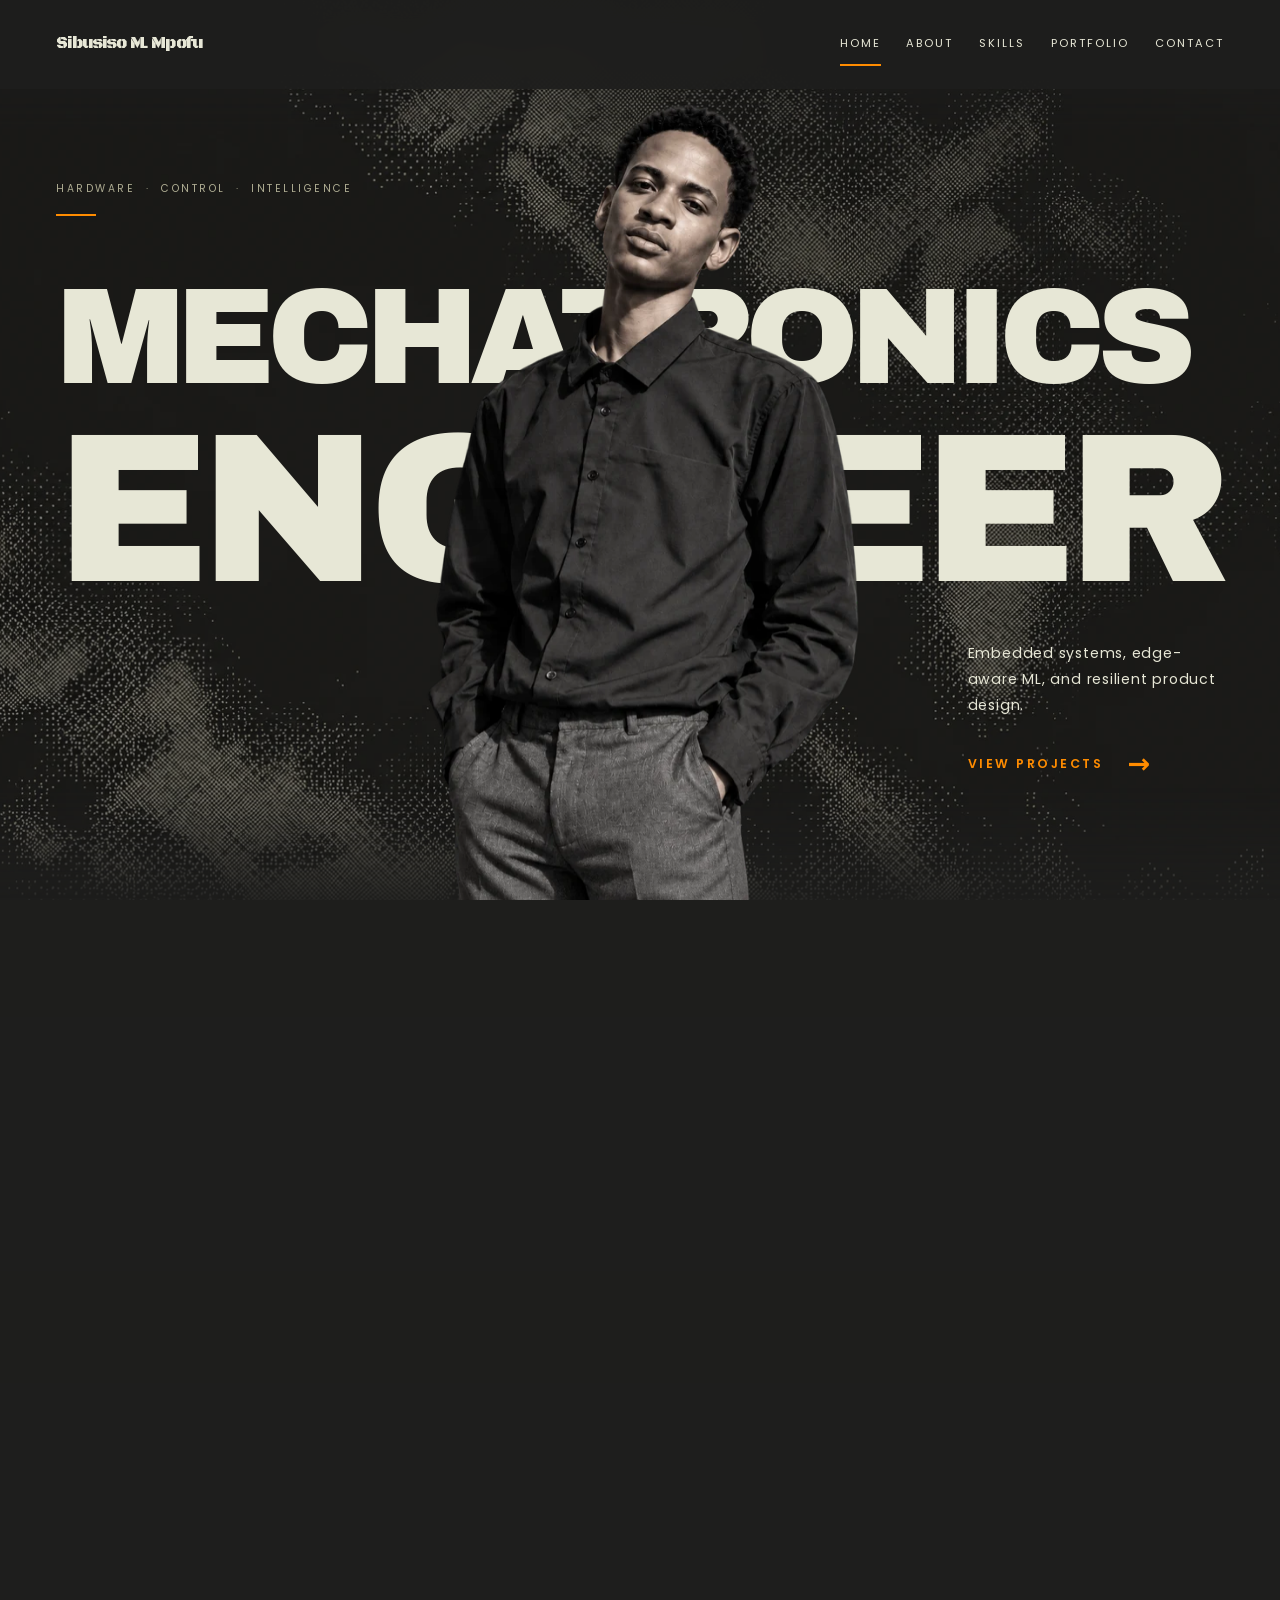
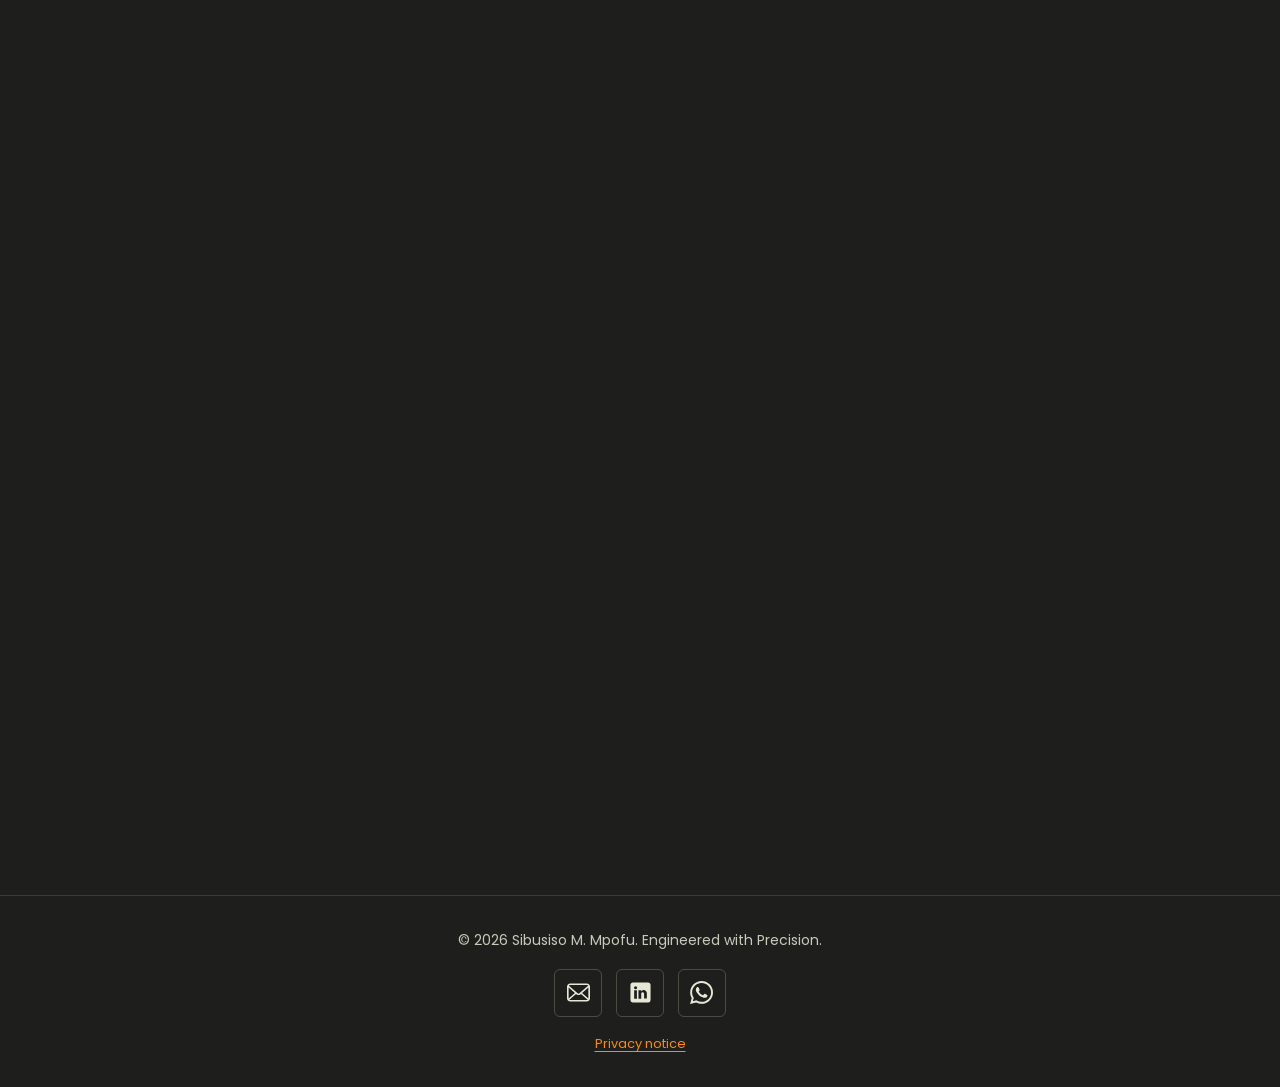
==== commit b4100fae: "Refine project visuals, telemetry case study and site spacing" ====
--- a/index.html
+++ b/index.html
@@ -13,7 +13,7 @@
     <meta property="og:url" content="https://sbuda47.github.io/Portfolio/">
     <meta property="og:image" content="https://sbuda47.github.io/Portfolio/assets/images/home-portrait-1024.webp">
     <meta name="theme-color" content="#1E1E1D">
-    <link rel="stylesheet" href="css/style.css?v=20261014-socials1">
+    <link rel="stylesheet" href="css/style.css?v=20261025-spacing">
     <link rel="stylesheet" href="css/home.css?v=20261011-video3">
     <link rel="preload" href="assets/fonts/ArchivoBlack-Regular.ttf" as="font" type="font/ttf" crossorigin>
     <link rel="icon" href="favicon.ico">
@@ -78,18 +78,19 @@
                 <a href="portfolio.html" class="text-brandYellow uppercase tracking-[0.2em] font-bold hover:text-brandOffwhite">View all projects</a>
             </div>
             <div class="grid grid-cols-1 lg:grid-cols-2 gap-8">
+                <a href="projects/project-optibelt.html" class="group block overflow-hidden border border-brandSlate/20 hover:border-brandYellow transition-all duration-500 rounded-sm" data-reveal>
+                    <div class="aspect-video bg-brandSlate/10 relative overflow-hidden">
+                        <img class="project-thumbnail" src="assets/images/project-thumbnails/optibelt-illustration-1440.webp" srcset="assets/images/project-thumbnails/optibelt-illustration-640.webp 640w, assets/images/project-thumbnails/optibelt-illustration-1440.webp 1440w" sizes="(min-width: 1440px) 680px, (min-width: 1024px) calc((100vw - 80px) / 2), calc(100vw - 48px)" alt="A conveyor feeds an uneven stockpile; monitoring from both supports informed decisions" width="1440" height="810" loading="lazy" decoding="async">
+                    </div>
+                    <div class="p-6 space-y-3"><h3 class="text-xl font-gothic group-hover:text-brandYellow transition-colors">OPTIBELT</h3><p class="text-sm text-brandOffwhite/60 line-clamp-2">Final-year conveyor monitoring project. My work: the motor health index and operating the integrated system on Jetson Nano.</p></div>
+                </a>
                 <a href="projects/project-cnc-simulator.html" class="group block overflow-hidden border border-brandSlate/20 hover:border-brandYellow transition-all duration-500 rounded-sm" data-reveal>
                     <div class="aspect-video bg-brandSlate/10 relative overflow-hidden">
-                        <img class="project-thumbnail" src="assets/images/project-thumbnails/cnc-simulator-1440.webp" srcset="assets/images/project-thumbnails/cnc-simulator-640.webp 640w, assets/images/project-thumbnails/cnc-simulator-1440.webp 1440w" sizes="(min-width: 1440px) 680px, (min-width: 1024px) calc((100vw - 80px) / 2), calc(100vw - 48px)" alt="Illustrated CNC G-code and orange toolpath preview" width="1440" height="810" loading="lazy" decoding="async">
+                        <img class="project-thumbnail" src="assets/images/project-thumbnails/cnc-simulator-illustration-1440.webp" srcset="assets/images/project-thumbnails/cnc-simulator-illustration-640.webp 640w, assets/images/project-thumbnails/cnc-simulator-illustration-1440.webp 1440w" sizes="(min-width: 1440px) 680px, (min-width: 1024px) calc((100vw - 80px) / 2), calc(100vw - 48px)" alt="G-code translated into an orange toolpath preview" width="1440" height="810" loading="lazy" decoding="async">
                     </div>
                     <div class="p-6 space-y-3"><h3 class="text-xl font-gothic group-hover:text-brandYellow transition-colors">CNC Simulator & Visualizer</h3><p class="text-sm text-brandOffwhite/60 line-clamp-2">Catch G-code errors before machine crashes — lexer, parser, and visual validation in Python.</p></div>
                 </a>
-                <a href="projects/project-md-hi.html" class="group block overflow-hidden border border-brandSlate/20 hover:border-brandYellow transition-all duration-500 rounded-sm" data-reveal>
-                    <div class="aspect-video bg-brandSlate/10 relative overflow-hidden">
-                        <img class="project-thumbnail" src="assets/images/project-thumbnails/mdhi-1440.webp" srcset="assets/images/project-thumbnails/mdhi-640.webp 640w, assets/images/project-thumbnails/mdhi-1440.webp 1440w" sizes="(min-width: 1440px) 680px, (min-width: 1024px) calc((100vw - 80px) / 2), calc(100vw - 48px)" alt="Concept dashboard showing the MD health index crossing an alarm threshold" width="1440" height="810" loading="lazy" decoding="async">
-                    </div>
-                    <div class="p-6 space-y-3"><h3 class="text-xl font-gothic group-hover:text-brandYellow transition-colors">Mahalanobis Health Index</h3><p class="text-sm text-brandOffwhite/60 line-clamp-2">Predict equipment failure before downtime — validated multivariate fault detection for industrial systems.</p></div>
-                </a>
+
             </div>
         </section>
 
--- a/css/style.css
+++ b/css/style.css
@@ -21,6 +21,10 @@
     --space-lg: 2rem;
     --space-xl: 3rem;
     --space-xxl: 4rem;
+    --page-top: clamp(7rem, 10vw, 8rem);
+    --page-gutter: clamp(1rem, 3vw, 1.5rem);
+    --section-space: clamp(3rem, 5vw, 5rem);
+    --block-space: clamp(1.5rem, 3vw, 2.5rem);
     --radius-sm: 0.375rem;
     --radius: 0.75rem;
     --radius-lg: 1rem;
@@ -1446,12 +1450,12 @@
 .skills-recognition-list li span { color: var(--brand-slate); font-size: 0.82rem; }
 
 /* Bible Quest case study */
-.bible-quest-page { padding: 8.5rem 1.5rem 0; overflow: hidden; }
-.project-page { padding: 8.5rem 1.5rem 0; overflow: hidden; }
+.bible-quest-page { padding: var(--page-top) var(--page-gutter) var(--section-space); overflow: hidden; }
+.project-page { padding: var(--page-top) var(--page-gutter) var(--section-space); overflow: hidden; }
 .bq-shell, .project-shell, .bq-footer { width: min(100%, 72rem); margin: 0 auto; }
 .bq-back-link, .project-back-link { display: inline-flex; align-items: center; min-height: 2.75rem; padding: 0.45rem 0.9rem; border: 1px solid rgba(174, 172, 146, 0.32); border-radius: var(--radius-sm); color: var(--brand-slate); font-size: 0.75rem; font-weight: 600; letter-spacing: 0.11em; text-transform: uppercase; transition: color var(--transition-fast), border-color var(--transition-fast), background-color var(--transition-fast), transform var(--transition-fast); }
 .bq-back-link:hover, .bq-back-link:focus-visible, .project-back-link:hover, .project-back-link:focus-visible { color: var(--brand-black); border-color: var(--brand-yellow); background: var(--brand-yellow); transform: translateY(-1px); }
-.bq-hero { display: grid; grid-template-columns: minmax(0, 1.2fr) minmax(17rem, 0.8fr); align-items: center; gap: clamp(2.5rem, 7vw, 7rem); min-height: min(39rem, calc(100dvh - 9rem)); padding: clamp(2rem, 4vw, 4rem) 0; }
+.bq-hero { display: grid; grid-template-columns: minmax(0, 1.2fr) minmax(17rem, 0.8fr); align-items: start; gap: clamp(2.5rem, 7vw, 7rem); min-height: 0; padding: var(--block-space) 0 var(--section-space); }
 .bq-eyebrow { margin: 0 0 0.9rem; color: var(--brand-yellow); font-size: 0.75rem; font-weight: 700; letter-spacing: 0.12em; text-transform: uppercase; }
 .bq-hero h1 { max-width: 11ch; font-size: clamp(3.75rem, 8vw, 7.5rem); letter-spacing: -0.045em; line-height: 0.95; }
 .bq-lede { max-width: 35rem; margin: 1.5rem 0 2rem; color: var(--brand-slate); font-size: clamp(1.05rem, 1.8vw, 1.35rem); line-height: 1.65; }
@@ -1464,7 +1468,7 @@
 .bq-facts strong, .bq-facts span { display: block; }
 .bq-facts strong { color: var(--brand-yellow); font-family: var(--font-headline); font-size: clamp(2.6rem, 5vw, 4.35rem); line-height: 1; }
 .bq-facts span { margin-top: 0.7rem; color: var(--brand-slate); font-size: 0.9rem; }
-.bq-story { display: grid; grid-template-columns: minmax(0, 1.25fr) minmax(17rem, 0.75fr); gap: clamp(2rem, 8vw, 8rem); padding: clamp(5rem, 11vw, 9rem) 0; }
+.bq-story { display: grid; grid-template-columns: minmax(0, 1.25fr) minmax(17rem, 0.75fr); gap: var(--block-space); padding: var(--section-space) 0; }
 .bq-story h2, .bq-delivery h2, .bq-media-section h2, .bq-tech h2 { font-size: clamp(2rem, 3.5vw, 3.5rem); letter-spacing: -0.025em; }
 .bq-story p, .bq-delivery p, .bq-media-section p { color: rgba(231, 231, 214, 0.82); }
 .bq-story-copy p { max-width: 62ch; margin: 1.4rem 0 0; }
@@ -1475,18 +1479,18 @@
 .bq-delivery { display: grid; grid-template-columns: minmax(0, 1fr) minmax(16rem, 0.55fr); gap: 2rem; align-items: end; padding: clamp(2.2rem, 5vw, 4rem); border: 1px solid rgba(255, 140, 0, 0.34); border-radius: var(--radius); background: linear-gradient(115deg, rgba(255, 140, 0, 0.13), rgba(255, 140, 0, 0.025)); }
 .bq-delivery-content p { max-width: 60ch; margin: 1rem 0 0; }
 .bq-status { margin: 0; color: var(--brand-yellow) !important; font-weight: 600; line-height: 1.45; }
-.bq-media-section { padding: clamp(5rem, 11vw, 9rem) 0; }
+.bq-media-section { padding: var(--section-space) 0; }
 .bq-section-heading p { margin: 0.9rem 0 2rem; }
 .bq-media-grid { display: grid; grid-template-columns: minmax(0, 1.2fr) minmax(0, 0.8fr); gap: 1.25rem; align-items: stretch; justify-items: center; }
 .bq-media-primary, .bq-media-secondary { position: relative; display: flex; width: 100%; max-width: 18.5rem; aspect-ratio: 9 / 18.5; padding: 0; border: 1px solid rgba(174, 172, 146, 0.24); border-radius: var(--radius); overflow: hidden; background: #111110; }
 .bq-media-primary img, .bq-media-secondary img { width: 100%; height: 100%; object-fit: cover; object-position: center top; transition: transform 500ms ease; }
 .bq-media-primary:hover img, .bq-media-primary:focus-visible img, .bq-media-secondary:hover img, .bq-media-secondary:focus-visible img { transform: scale(1.035); }
 .bq-media-primary span, .bq-media-secondary span { position: absolute; right: 1rem; bottom: 1rem; padding: 0.55rem 0.75rem; border: 1px solid rgba(231, 231, 214, 0.24); border-radius: var(--radius-sm); background: rgba(30, 30, 29, 0.82); color: var(--brand-offwhite); font-size: 0.75rem; font-weight: 700; letter-spacing: 0.08em; text-transform: uppercase; }
-.bq-tech { padding-bottom: clamp(5rem, 10vw, 8rem); }
+.bq-tech { padding-bottom: 0; }
 .bq-tech .project-badges { margin: 1.5rem 0 0; }
 .bq-footer { padding: 0 0 2rem; color: var(--brand-slate); font-size: 0.8rem; }
-@media (max-width: 800px) { .bq-hero, .bq-story, .bq-delivery, .bq-media-grid { grid-template-columns: 1fr; } .bq-hero { min-height: auto; padding: 3.5rem 0 4.5rem; } .bq-device-frame { grid-row: 1; width: min(100%, 16rem); } .bq-hero-copy { grid-row: 2; } .bq-facts { grid-template-columns: 1fr; } .bq-facts div { min-height: 0; } .bq-role { border-top: 3px solid var(--brand-yellow); border-left: 0; } .bq-media-primary, .bq-media-secondary { min-height: 18rem; width: 100%; max-width: none; } }
-@media (max-width: 640px) { .bible-quest-page { padding: 6.5rem 1rem 0; } .bq-hero h1 { font-size: clamp(3.3rem, 17vw, 5rem); } .bq-hero-action { width: 100%; } .bq-media-primary, .bq-media-secondary { min-height: 16rem; width: 100%; max-width: none; } }
+@media (max-width: 800px) { .bq-hero, .bq-story, .bq-delivery, .bq-media-grid { grid-template-columns: 1fr; } .bq-hero { min-height: auto; padding: var(--block-space) 0 var(--section-space); gap: 2rem; } .bq-device-frame { grid-row: 2; width: min(100%, 16rem); } .bq-hero-copy { grid-row: 1; } .bq-facts { grid-template-columns: 1fr; } .bq-facts div { min-height: 0; } .bq-role { border-top: 3px solid var(--brand-yellow); border-left: 0; } .bq-media-primary, .bq-media-secondary { min-height: 18rem; width: 100%; max-width: none; } }
+@media (max-width: 640px) { .bible-quest-page { padding: var(--page-top) var(--page-gutter) var(--section-space); } .bq-hero h1 { font-size: clamp(3.3rem, 17vw, 5rem); } .bq-hero-action { width: 100%; } .bq-media-primary, .bq-media-secondary { min-height: 16rem; width: 100%; max-width: none; } }
 @media (prefers-reduced-motion: reduce) { .bq-back-link, .bq-device-frame, .bq-media-primary img, .bq-media-secondary img { transition: none; } .bq-device-frame, .bq-device-frame:hover, .bq-media-primary:hover img, .bq-media-primary:focus-visible img, .bq-media-secondary:hover img, .bq-media-secondary:focus-visible img { transform: none; } }
 
 /* Mobile navigation toggle and responsive rules */
@@ -1546,7 +1550,7 @@
     .contact-page { width: min(78rem, calc(100% - 2rem)); padding-top: 3rem; }
     .contact-hero h1 { font-size: clamp(1.75rem, 9vw, 3.75rem); }
     .contact-open-button { width: 100%; justify-content: center; }
-    .skills-page { width: min(78rem, calc(100% - 2rem)); padding-top: 6.5rem; }
+    .skills-page { width: min(78rem, calc(100% - 2rem)); padding-top: var(--page-top); }
     .skills-intro-copy h1 { font-size: clamp(2rem, 10vw, 3.4rem); }
     .skills-experience, .skills-explorer, .skills-recognition { margin-top: 4rem; }
     .skills-orbit { gap: 0.35rem; }
@@ -1563,10 +1567,10 @@
 }
 
 /* Case-study refinement and scroll reveals */
-.project-page .project-shell > .mb-12:first-child { margin-bottom: clamp(2.5rem, 5vw, 4.5rem); }
+.project-page .project-shell > .mb-12:first-child { margin-bottom: var(--block-space); }
 .project-page .section-heading { max-width: 19ch; }
 .project-page .project-label { color: var(--brand-yellow); font-weight: 700; letter-spacing: 0.14em; }
-.project-page .project-hero-banner { margin-top: clamp(2.5rem, 5vw, 4.5rem); margin-bottom: clamp(3.5rem, 8vw, 6rem); }
+.project-page .project-hero-banner { margin-top: 0; margin-bottom: var(--section-space); }
 .project-page .project-card { border-color: rgba(174, 172, 146, 0.2); background: rgba(255, 255, 255, 0.028); box-shadow: inset 0 1px 0 rgba(255, 255, 255, 0.025); }
 .project-page .project-card h2, .project-page .project-card h3 { color: var(--brand-offwhite); }
 .project-page .project-card p, .project-page .project-card li { color: rgba(231, 231, 214, 0.8); }
@@ -1578,21 +1582,21 @@
 .project-cnc .project-hero-banner > .aspect-video::before { position: absolute; inset: 0; z-index: 1; border: 1px solid rgba(255, 255, 255, 0.06); border-radius: inherit; content: ""; pointer-events: none; }
 .project-cnc .project-capabilities { gap: 0.7rem; max-width: 60rem; }
 .project-cnc .project-capability { padding: 0.55rem 0.8rem; }
-.project-cnc .project-grid { grid-template-columns: minmax(0, 1.25fr) minmax(18rem, 0.75fr); gap: clamp(1.5rem, 5vw, 4rem); }
+.project-cnc .project-grid { grid-template-columns: minmax(0, 1.25fr) minmax(18rem, 0.75fr); gap: var(--block-space); }
 
 .project-mdhi .section-heading { max-width: 17ch; }
 .project-mdhi .project-hero-banner .project-media { border-color: rgba(255, 140, 0, 0.34); background: linear-gradient(135deg, rgba(255, 140, 0, 0.08), rgba(255, 255, 255, 0.02)); }
 .project-mdhi .project-stat-grid { grid-template-columns: minmax(0, 1.25fr) repeat(2, minmax(0, 0.875fr)); gap: 0.8rem; }
 .project-mdhi .project-stat-card:first-child { border-color: rgba(255, 140, 0, 0.5); background: rgba(255, 140, 0, 0.08); }
 .project-mdhi .project-stat-value { letter-spacing: -0.03em; }
-.project-mdhi .project-grid { grid-template-columns: minmax(0, 1.2fr) minmax(18rem, 0.8fr); gap: clamp(1.5rem, 5vw, 4rem); }
+.project-mdhi .project-grid { grid-template-columns: minmax(0, 1.2fr) minmax(18rem, 0.8fr); gap: var(--block-space); }
 
 .project-telemetry .section-heading { max-width: 18ch; }
 .project-telemetry .project-hero-banner > .gallery-item { min-height: 0; border-color: rgba(255, 140, 0, 0.34); border-radius: var(--radius-lg); background: rgba(255, 255, 255, 0.025); box-shadow: 0 2rem 5rem rgba(0, 0, 0, 0.32); }
 .project-telemetry .project-hero-banner > .gallery-item img { display: block; aspect-ratio: 16 / 8; object-fit: cover; }
 .project-telemetry .project-stat-grid { grid-template-columns: minmax(0, 1.3fr) minmax(0, 0.7fr) minmax(0, 0.9fr); gap: 0.8rem; }
 .project-telemetry .project-stat-card:first-child { border-color: rgba(255, 140, 0, 0.5); background: rgba(255, 140, 0, 0.08); }
-.project-telemetry .project-grid { grid-template-columns: minmax(0, 1.35fr) minmax(18rem, 0.65fr); gap: clamp(1.5rem, 5vw, 4rem); }
+.project-telemetry .project-grid { grid-template-columns: minmax(0, 1fr); gap: 2rem; }
 
 .skills-intro { border-bottom: 1px solid rgba(174, 172, 146, 0.18); }
 .skills-intro-copy h1 { letter-spacing: -0.035em; }
@@ -1610,7 +1614,20 @@
 html.js-enhanced .reveal-on-scroll.is-revealed { opacity: 1; transform: none; }
 
 @media (max-width: 900px) {
+    /* Let the page own the gutter instead of stacking body and page padding. */
+    .project-case-study { padding-inline: 0; }
+    .project-case-study > footer { padding-inline: 1.5rem; }
     .project-cnc .project-grid, .project-mdhi .project-grid, .project-telemetry .project-grid, .project-mdhi .project-stat-grid, .project-telemetry .project-stat-grid { grid-template-columns: minmax(0, 1fr); }
+}
+
+@media (max-width: 640px) {
+    .project-case-study .project-page { padding: var(--page-top) var(--page-gutter) var(--section-space); }
+    .project-case-study h1.section-heading {
+        max-width: none;
+        font-size: clamp(1.75rem, 8vw, 2.5rem);
+        line-height: 1.1;
+        overflow-wrap: anywhere;
+    }
 }
 
 @media (prefers-reduced-motion: reduce) {
@@ -1792,7 +1809,7 @@
 }
 
 .about-main { overflow: clip; }
-.about-shell { width: min(100% - 3rem, 104rem); margin-inline: auto; }
+.about-shell { width: min(100% - 3rem, 90rem); margin-inline: auto; }
 .about-main section { position: relative; border-bottom: 1px solid var(--about-line); }
 .about-kicker,
 .about-index {
@@ -1805,7 +1822,7 @@
     text-transform: uppercase;
 }
 
-.about-hero { min-height: min(60rem, 100svh); padding-top: 5.5rem; }
+.about-hero { min-height: 0; padding-top: var(--page-top); }
 .about-hero::before {
     position: absolute;
     inset: 5.5rem 0 0 52%;
@@ -1816,10 +1833,10 @@
 .about-hero-grid {
     display: grid;
     grid-template-columns: minmax(0, 1.08fr) minmax(22rem, 0.92fr);
-    min-height: calc(min(60rem, 100svh) - 5.5rem);
+    min-height: 0;
     align-items: center;
     gap: clamp(3rem, 7vw, 9rem);
-    padding-block: clamp(4rem, 8vw, 7.5rem) clamp(3rem, 6vw, 5.5rem);
+    padding-block: 0 var(--section-space);
 }
 .about-hero-copy { position: relative; z-index: 1; }
 .about-hero-copy h1 {
@@ -1857,7 +1874,7 @@
 .about-portrait-frame {
     position: relative;
     overflow: hidden;
-    aspect-ratio: 4 / 5;
+    aspect-ratio: 4 / 3;
     background: #141414;
     clip-path: polygon(0 0, 100% 0, 100% 94%, 89% 100%, 0 100%);
 }
@@ -1868,7 +1885,7 @@
     content: '';
     pointer-events: none;
 }
-.about-portrait img { width: 100%; height: 100%; object-fit: cover; object-position: center 28%; filter: saturate(0.82) contrast(1.04); }
+.about-portrait img { width: 100%; height: 100%; object-fit: cover; object-position: center; filter: saturate(0.82) contrast(1.04); }
 .about-portrait figcaption {
     display: grid;
     grid-template-columns: auto 1fr;
@@ -1888,7 +1905,7 @@
 .about-practice,
 .about-method,
 .about-personal,
-.about-future { padding-block: clamp(5.5rem, 10vw, 10rem); }
+.about-future { padding-block: var(--section-space); }
 .about-section-heading h2,
 .about-future h2 {
     margin: 1rem 0 0;
@@ -1902,7 +1919,7 @@
 .about-origin-grid {
     display: grid;
     grid-template-columns: minmax(15rem, 0.72fr) minmax(22rem, 1.28fr);
-    gap: clamp(3rem, 8vw, 9rem);
+    gap: var(--block-space) clamp(2rem, 5vw, 4rem);
 }
 .about-origin .about-section-heading h2 { max-width: 9ch; }
 .about-story { max-width: 45rem; color: var(--about-muted); font-size: 1rem; line-height: 1.9; }
@@ -1912,7 +1929,7 @@
     grid-column: 1 / -1;
     display: grid;
     grid-template-columns: repeat(3, minmax(0, 1fr));
-    margin-top: clamp(1rem, 3vw, 3rem);
+    margin-top: 0;
     border-block: 1px solid var(--about-line);
 }
 .about-foundation-rail div { padding: clamp(1.4rem, 3vw, 2.5rem); border-left: 1px solid var(--about-line); }
@@ -1924,7 +1941,7 @@
 .about-section-heading-wide .about-index { align-self: start; }
 .about-section-heading-wide h2 { max-width: 13ch; margin-top: 0; }
 .about-section-heading-wide > p:last-child { margin: 0; color: var(--about-muted); font-size: 0.95rem; line-height: 1.75; }
-.about-experience-list { margin: clamp(4rem, 8vw, 7rem) 0 0; padding: 0; list-style: none; border-top: 1px solid var(--about-line); }
+.about-experience-list { margin: var(--block-space) 0 0; padding: 0; list-style: none; border-top: 1px solid var(--about-line); }
 .about-experience-list li {
     display: grid;
     grid-template-columns: 4rem minmax(16rem, 0.9fr) minmax(20rem, 1.1fr);
@@ -1943,7 +1960,7 @@
     display: grid;
     grid-template-columns: 0.7fr 2.2fr;
     gap: 2rem;
-    margin: clamp(4rem, 8vw, 8rem) 0 0 clamp(0rem, 9vw, 9rem);
+    margin: var(--block-space) 0 0;
     padding: clamp(2rem, 4vw, 4rem);
     border-left: 4px solid var(--brand-yellow);
     background: rgba(231, 231, 214, 0.045);
@@ -1952,13 +1969,13 @@
 .about-dcs-note div p { max-width: 50rem; margin: 0; color: var(--about-muted); line-height: 1.8; }
 
 .about-method { background: rgba(8, 8, 8, 0.22); }
-.about-method-grid { display: grid; grid-template-columns: minmax(19rem, 0.9fr) minmax(25rem, 1.1fr); gap: clamp(4rem, 9vw, 10rem); align-items: start; }
+.about-method-grid { display: grid; grid-template-columns: minmax(19rem, 0.9fr) minmax(25rem, 1.1fr); gap: clamp(2rem, 5vw, 4rem); align-items: start; }
 .about-method .about-section-heading h2 { max-width: 10ch; }
 .about-method blockquote { max-width: 38rem; margin: clamp(2rem, 4vw, 3.5rem) 0 0; padding-left: 1.5rem; border-left: 2px solid var(--brand-yellow); color: var(--about-muted); font-size: clamp(1.05rem, 1.5vw, 1.35rem); font-style: normal; line-height: 1.7; }
 .about-method-list { display: grid; grid-template-columns: repeat(2, minmax(0, 1fr)); border-top: 1px solid var(--about-line); border-left: 1px solid var(--about-line); }
 .about-method-list article { min-height: 15rem; padding: clamp(1.5rem, 3vw, 2.5rem); border-right: 1px solid var(--about-line); border-bottom: 1px solid var(--about-line); }
 .about-method-list article > span { color: var(--brand-yellow); font-size: 0.68rem; letter-spacing: 0.15em; }
-.about-method-list h3 { margin: 2.5rem 0 0.7rem; font-family: var(--font-headline); font-size: clamp(1.4rem, 2vw, 2rem); font-weight: 400; text-transform: uppercase; }
+.about-method-list h3 { margin: 1.5rem 0 0.7rem; font-family: var(--font-headline); font-size: clamp(1.4rem, 2vw, 2rem); font-weight: 400; text-transform: uppercase; }
 .about-method-list p { margin: 0; color: var(--about-muted); font-size: 0.88rem; line-height: 1.75; }
 
 .about-personal-grid {
@@ -1999,11 +2016,12 @@
 .about-personal-notes span { display: block; margin-bottom: 0.65rem; color: var(--brand-yellow); font-size: 0.68rem; letter-spacing: 0.14em; text-transform: uppercase; }
 
 .about-future { border-bottom: 0 !important; background: var(--brand-black); color: var(--brand-offwhite); }
-.about-future-grid { display: grid; grid-template-columns: 1.08fr 0.92fr; gap: clamp(3rem, 9vw, 10rem); align-items: start; }
+.about-future-grid { display: grid; grid-template-columns: 1.08fr 0.92fr; gap: var(--block-space); align-items: start; }
 .about-future h2 { max-width: 11ch; }
 .about-future-grid > div:last-child { padding-top: 2rem; }
 .about-future-grid > div:last-child > p { max-width: 44rem; margin: 0; color: var(--about-muted); line-height: 1.8; }
-.about-actions { display: flex; align-items: center; gap: 2rem; margin-top: 2.25rem; }
+.about-actions { display: flex; flex-wrap: wrap; align-items: center; gap: 1.5rem 2rem; margin-top: 2rem; }
+.about-actions .btn { flex-shrink: 0; }
 .about-future .btn-primary { border-radius: 0; }
 .about-text-link { position: relative; color: var(--brand-offwhite); font-size: 0.76rem; font-weight: 700; letter-spacing: 0.13em; text-transform: uppercase; }
 .about-text-link::after { position: absolute; inset: auto 0 -0.45rem; height: 2px; background: var(--brand-yellow); content: ''; transform: scaleX(0.28); transform-origin: left; transition: transform 220ms ease; }
@@ -2022,15 +2040,15 @@
     .about-method-grid { gap: 4rem; }
 }
 
-@media (max-width: 760px) {
+@media (max-width: 900px) {
     .about-shell { width: min(100% - 2rem, 104rem); }
-    .about-hero { padding-top: 4.5rem; }
+    .about-hero { padding-top: var(--page-top); }
     .about-hero-grid,
     .about-origin-grid,
     .about-method-grid,
     .about-personal-grid,
     .about-future-grid { grid-template-columns: minmax(0, 1fr); }
-    .about-hero-grid { padding-top: 3.5rem; }
+    .about-hero-grid { padding-top: 0; }
     .about-hero-copy h1 { font-size: clamp(2.85rem, 11.5vw, 5.6rem); }
     .about-portrait { width: min(100%, 34rem); margin-left: auto; }
     .about-role-line { gap: 0.55rem 0.8rem; }
@@ -2077,7 +2095,7 @@
 
 /* Skills page: interactive capability orbit and evidence-led hierarchy. */
 .skills-body { background: var(--brand-black); }
-.skills-body .skills-page { width: min(100% - 3rem, 90rem); padding: 9rem 0 7rem; }
+.skills-body .skills-page { width: min(100% - 3rem, 90rem); padding: var(--page-top) 0 var(--section-space); }
 .skills-kicker {
     margin: 0 0 1rem;
     color: var(--brand-yellow);
@@ -2089,9 +2107,9 @@
 .skills-body .skills-intro {
     display: grid;
     grid-template-columns: minmax(0, 1.35fr) minmax(18rem, 0.65fr);
-    gap: clamp(3rem, 9vw, 10rem);
+    gap: var(--block-space);
     align-items: end;
-    padding: clamp(3rem, 7vw, 6.5rem) 0 clamp(4rem, 8vw, 7rem);
+    padding: 0 0 var(--section-space);
     border-bottom: 1px solid rgba(174, 172, 146, 0.23);
 }
 .skills-body .skills-intro-copy { max-width: none; }
@@ -2107,7 +2125,7 @@
 .skills-intro-note span { color: var(--brand-offwhite); font-size: 0.72rem; font-weight: 700; letter-spacing: 0.16em; text-transform: uppercase; }
 .skills-intro-note p { max-width: 35ch; margin: 0.75rem 0 0; color: var(--brand-slate); font-size: 0.9rem; line-height: 1.75; }
 
-.skills-body .skills-explorer { margin-top: 0; padding: clamp(5.5rem, 10vw, 9rem) 0 clamp(6rem, 11vw, 10rem); border-bottom: 1px solid rgba(174, 172, 146, 0.23); }
+.skills-body .skills-explorer { margin-top: 0; padding: var(--section-space) 0; border-bottom: 1px solid rgba(174, 172, 146, 0.23); }
 .skills-body .skills-section-heading { max-width: 58rem; }
 .skills-body .skills-section-heading h2,
 .skills-body .skills-experience > .skills-section-heading h2,
@@ -2126,9 +2144,9 @@
     position: relative;
     display: grid;
     grid-template-columns: minmax(27rem, 0.92fr) minmax(24rem, 1.08fr);
-    gap: clamp(3.5rem, 7vw, 8rem);
-    min-height: clamp(38rem, 70vw, 46rem);
-    margin-top: clamp(2.5rem, 5vw, 4.5rem);
+    gap: var(--block-space);
+    min-height: 0;
+    margin-top: var(--block-space);
     align-items: center;
 }
 .skills-body .skills-orbit {
@@ -2258,10 +2276,10 @@
     to { opacity: 1; transform: none; }
 }
 
-.skills-body .skills-experience { margin-top: 0; padding: clamp(6rem, 11vw, 10rem) 0; border-bottom: 1px solid rgba(174, 172, 146, 0.23); }
+.skills-body .skills-experience { margin-top: 0; padding: var(--section-space) 0; border-bottom: 1px solid rgba(174, 172, 146, 0.23); }
 .skills-body .skills-timeline { max-width: none; margin-top: clamp(2.5rem, 5vw, 4rem); }
 .skills-body .skills-timeline-heading h3 { font-size: clamp(1rem, 1.5vw, 1.2rem); }
-.skills-body .skills-recognition { margin-top: 0; padding: clamp(6rem, 11vw, 10rem) 0 2rem; }
+.skills-body .skills-recognition { margin-top: 0; padding: var(--section-space) 0 0; }
 .skills-body .skills-recognition-list { margin-top: 2.25rem; }
 
 .skills-cv-download {
@@ -2285,7 +2303,7 @@
 .privacy-section a:hover { color: var(--brand-yellow); }
 .contact-form-privacy { margin: 0; font-size: 0.78rem; line-height: 1.65; color: var(--brand-slate); }
 .project-media-caption { margin-top: 0.8rem; font-size: 0.78rem; line-height: 1.65; color: var(--brand-slate); }
-.privacy-page { width: min(100% - 3rem, 70rem); margin: 0 auto; padding: 10rem 0 5rem; }
+.privacy-page { width: min(100% - 3rem, 70rem); margin: 0 auto; padding: var(--page-top) 0 var(--section-space); }
 .privacy-intro { max-width: 51rem; margin-bottom: 3rem; }
 .privacy-intro h1,
 .not-found-page h1 { font-family: var(--font-headline); font-size: clamp(2.8rem, 7vw, 5rem); line-height: 1.1; margin: 1rem 0 1.5rem; text-transform: uppercase; }
@@ -2296,7 +2314,7 @@
 .privacy-section h2 { font-size: 1.2rem; font-weight: 600; margin: 0 0 1rem; }
 .privacy-section p { max-width: 48rem; font-size: 0.95rem; line-height: 1.9; margin: 0 0 1rem; overflow-wrap: anywhere; }
 .privacy-section p:last-child { margin-bottom: 0; }
-.not-found-page { width: min(100% - 3rem, 70rem); min-height: 100svh; margin: 0 auto; padding: 15vh 0 4rem; }
+.not-found-page { width: min(100% - 3rem, 70rem); min-height: calc(100svh - 12rem); margin: 0 auto; padding: clamp(4rem, 12vh, 7rem) 0 var(--section-space); }
 .not-found-page > p { margin-bottom: 2rem; line-height: 1.8; }
 .not-found-page .btn { margin: 0 0.5rem 1rem 0; }
 @media (max-width: 640px) {
@@ -2321,11 +2339,11 @@
 }
 
 @media (max-width: 640px) {
-    .skills-body .skills-page { width: min(100% - 2rem, 90rem); padding-top: 6.5rem; }
-    .skills-body .skills-intro { padding-top: 2.5rem; }
+    .skills-body .skills-page { width: min(100% - 2rem, 90rem); padding-top: var(--page-top); }
+    .skills-body .skills-intro { padding-top: 0; }
     .skills-body .skills-intro-copy h1 { font-size: clamp(3.1rem, 15vw, 5.2rem); }
-    .skills-body .skills-explorer { padding-top: 4.5rem; padding-bottom: 2.75rem; }
-    .skills-body .skills-experience { padding-top: 4rem; }
+    .skills-body .skills-explorer { padding-block: var(--section-space); }
+    .skills-body .skills-experience { padding-top: var(--section-space); }
     .skills-body .skills-orbit {
         display: grid;
         width: 100%;
@@ -2359,3 +2377,35 @@
     .skills-body .skills-domain-list { transition: none; }
     .skills-body .skills-domain.is-entering { animation: none; }
 }
+
+/* Shared page rhythm: the page owns outer gutters and section separation. */
+.portfolio-page { padding: var(--page-top) var(--page-gutter) var(--section-space); }
+.portfolio-page > section { padding: 0; }
+.portfolio-page .page-intro { padding: 0; }
+.portfolio-page .page-intro p { margin-bottom: var(--block-space); }
+.homepage main > section:not(#home) { padding-block: var(--section-space); }
+.homepage .group .space-y-3 > p, .portfolio-page .group .space-y-3 > p { margin: 0; }
+.contact-main { padding-top: 0; }
+.contact-main .contact-page { padding: var(--page-top) 0 var(--section-space); }
+.project-case-study { padding-inline: 0; padding-bottom: 0; }
+.project-page .project-shell > .mb-12 { margin-bottom: var(--block-space); }
+.project-page .project-card > p:last-child,
+.project-page .project-card > ul:last-child { margin-bottom: 0; }
+.project-page .project-stat-grid { margin-top: 1rem; }
+.project-page .project-card li + li { margin-top: 0.5rem; }
+body > footer[class] { margin-top: 0; padding: 2rem var(--page-gutter); }
+body > footer p { margin: 0; }
+body > footer .site-footer-socials { margin-top: 1rem; }
+body > footer .site-privacy-link { margin-top: 1rem; }
+body > footer .contact-footer-label { margin-top: 1rem; }
+body > footer > .space-y-4 { gap: 0; }
+@media (max-width: 640px) {
+    .homepage main > section:not(#home) { padding-inline: var(--page-gutter); }
+    .project-page .project-card { padding: 1.25rem; }
+    .project-page .project-stat-card { min-height: 0; }
+    .about-origin-grid, .about-method-grid, .about-personal-grid, .about-future-grid { gap: 2rem; }
+    .about-foundation-rail { margin-top: 0; }
+    .about-dcs-note { padding: 1.5rem; }
+    .about-actions { gap: 1.5rem; }
+    .bq-media-primary, .bq-media-secondary { max-width: 20rem; }
+}
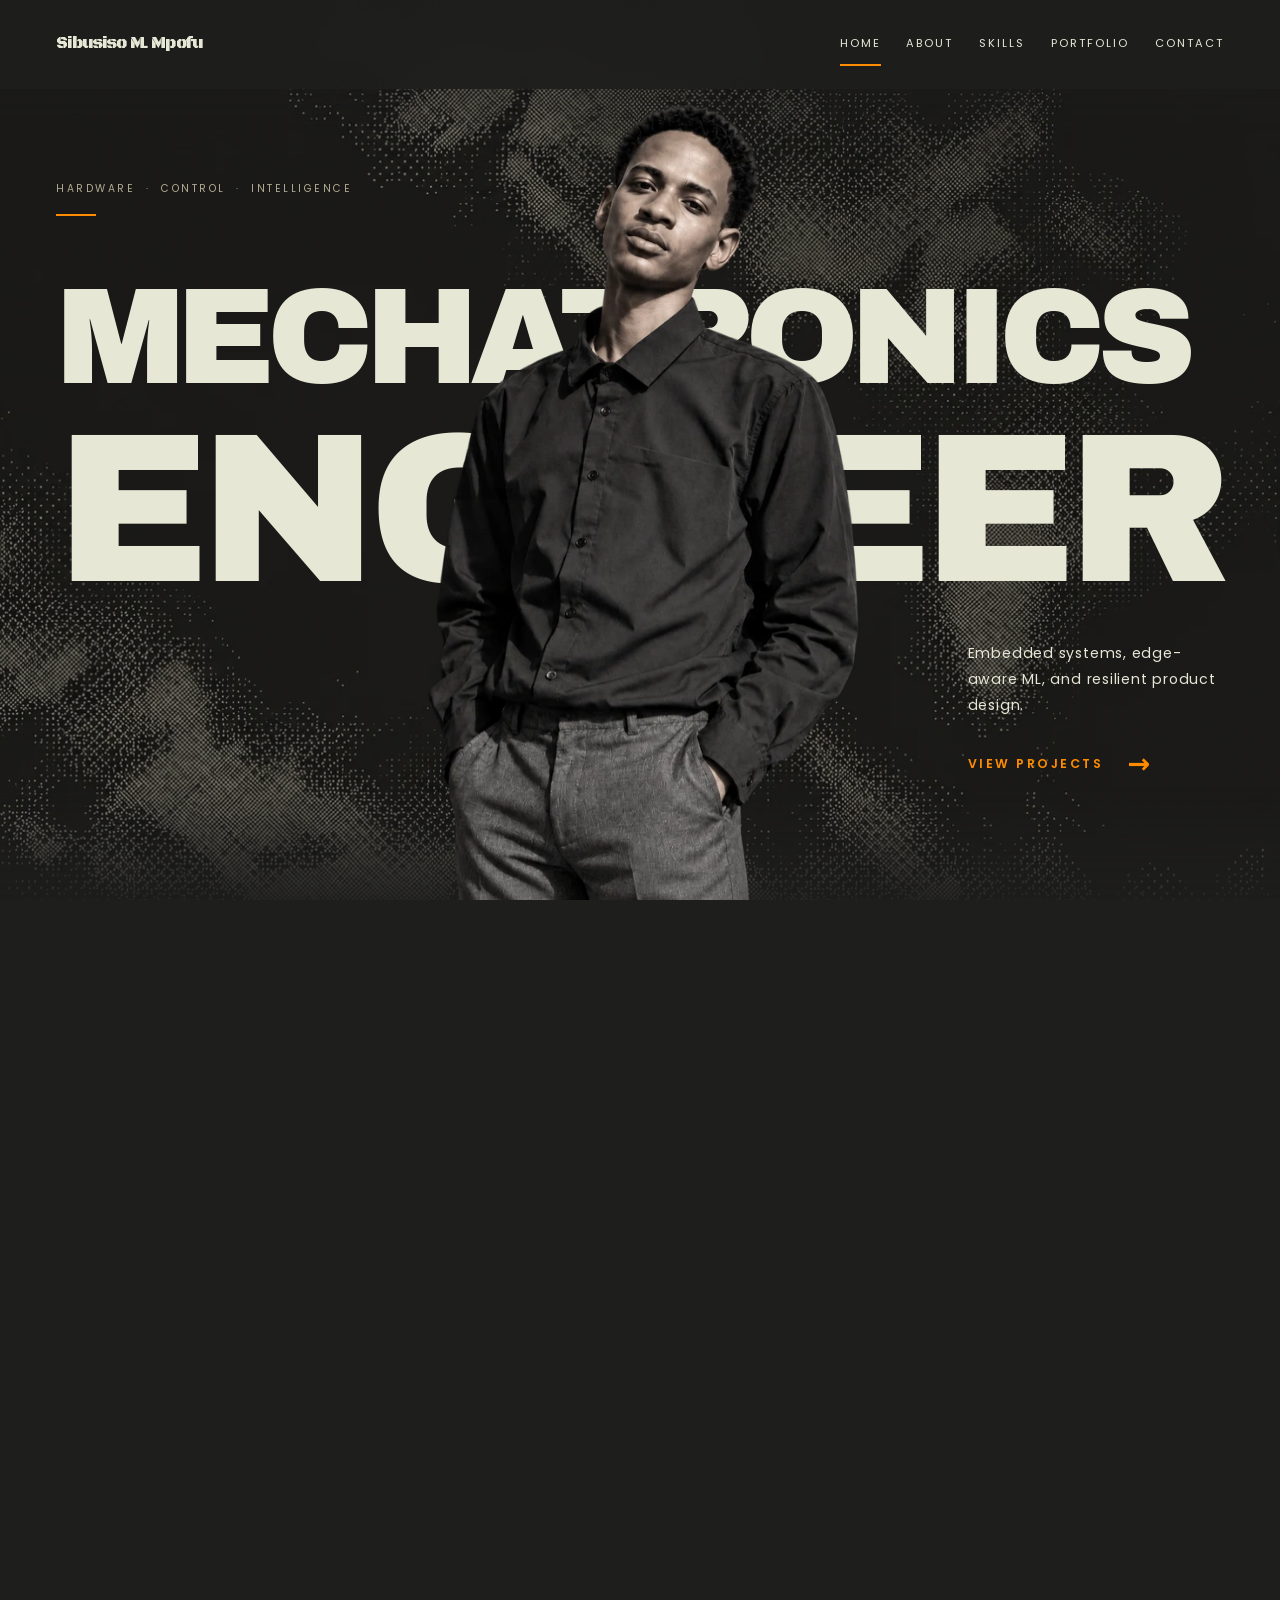
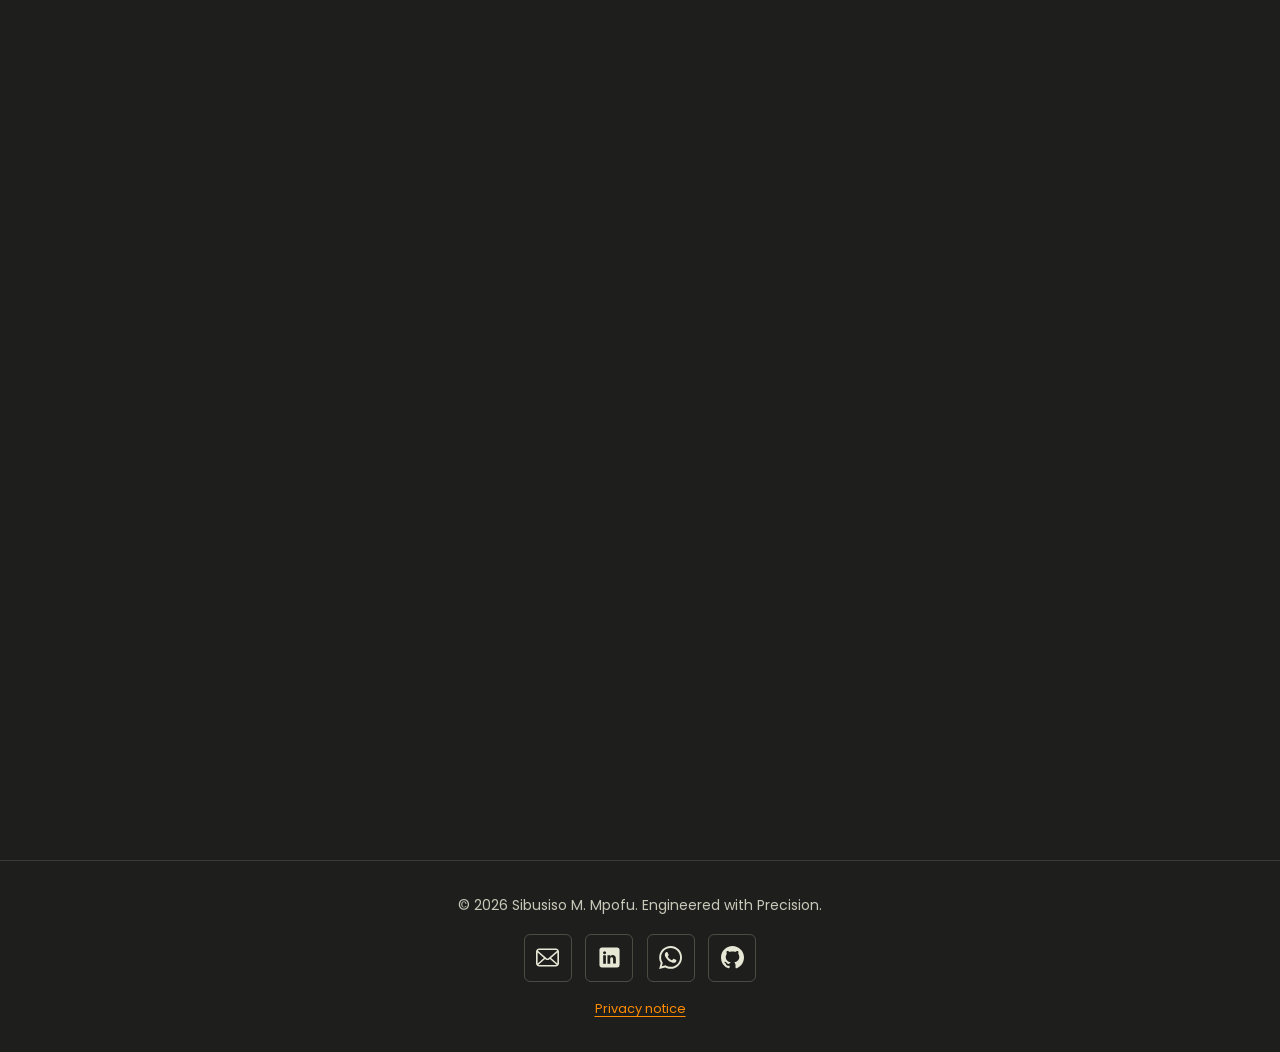
==== commit 6c30b7d4: "Clarify project scope and add GitHub footer links" ====
--- a/index.html
+++ b/index.html
@@ -67,7 +67,7 @@
         <section class="py-24 px-6 bg-brandBlack/50">
             <div class="max-w-7xl mx-auto text-center" data-reveal>
                 <h2 class="section-heading font-gothic mb-8 uppercase tracking-tighter">What I build</h2>
-                <p class="text-xl text-brandOffwhite/80 max-w-3xl mx-auto leading-relaxed mb-8">Systems that combine hardware, control, and data intelligence into engineered solutions — from predictive health monitoring that catches failures before downtime, to autonomous platforms that make decisions in real time, to signal processing pipelines that transform raw sensor noise into actionable intelligence.</p>
+                <p class="text-xl text-brandOffwhite/80 max-w-3xl mx-auto leading-relaxed mb-8">I build systems that combine hardware, control and data analysis: condition monitoring that flags developing faults, autonomous platforms that make decisions in real time, and signal processing pipelines that turn sensor readings into usable data.</p>
                 <a href="about.html" class="btn btn-primary">Learn More</a>
             </div>
         </section>
@@ -84,11 +84,11 @@
                     </div>
                     <div class="p-6 space-y-3"><h3 class="text-xl font-gothic group-hover:text-brandYellow transition-colors">OPTIBELT</h3><p class="text-sm text-brandOffwhite/60 line-clamp-2">Final-year conveyor monitoring project. My work: the motor health index and operating the integrated system on Jetson Nano.</p></div>
                 </a>
-                <a href="projects/project-cnc-simulator.html" class="group block overflow-hidden border border-brandSlate/20 hover:border-brandYellow transition-all duration-500 rounded-sm" data-reveal>
+                <a href="projects/project-telemetry.html" class="group block overflow-hidden border border-brandSlate/20 hover:border-brandYellow transition-all duration-500 rounded-sm" data-reveal>
                     <div class="aspect-video bg-brandSlate/10 relative overflow-hidden">
-                        <img class="project-thumbnail" src="assets/images/project-thumbnails/cnc-simulator-illustration-1440.webp" srcset="assets/images/project-thumbnails/cnc-simulator-illustration-640.webp 640w, assets/images/project-thumbnails/cnc-simulator-illustration-1440.webp 1440w" sizes="(min-width: 1440px) 680px, (min-width: 1024px) calc((100vw - 80px) / 2), calc(100vw - 48px)" alt="G-code translated into an orange toolpath preview" width="1440" height="810" loading="lazy" decoding="async">
+                        <img class="project-thumbnail" src="assets/images/project-thumbnails/telemetry-illustration-1440.webp" srcset="assets/images/project-thumbnails/telemetry-illustration-640.webp 640w, assets/images/project-thumbnails/telemetry-illustration-1440.webp 1440w" sizes="(min-width: 1440px) 680px, (min-width: 1024px) calc((100vw - 80px) / 2), calc(100vw - 48px)" alt="Air-quality data prepared, transmitted using different modulation schemes, recovered through a noisy channel, and monitored" width="1440" height="810" loading="lazy" decoding="async">
                     </div>
-                    <div class="p-6 space-y-3"><h3 class="text-xl font-gothic group-hover:text-brandYellow transition-colors">CNC Simulator & Visualizer</h3><p class="text-sm text-brandOffwhite/60 line-clamp-2">Catch G-code errors before machine crashes — lexer, parser, and visual validation in Python.</p></div>
+                    <div class="p-6 space-y-3"><h3 class="text-xl font-gothic group-hover:text-brandYellow transition-colors">Environmental Telemetry</h3><p class="text-sm text-brandOffwhite/60">Air-quality telemetry simulation comparing five modulation schemes. My work: signal preprocessing and sensor-quality screening.</p></div>
                 </a>
 
             </div>
@@ -120,6 +120,9 @@
             <a class="contact-social-link" href="https://wa.me/26775365156" target="_blank" rel="noopener noreferrer" aria-label="Message Sibusiso on WhatsApp" title="WhatsApp">
                 <span class="contact-social-icon" data-social="whatsapp" aria-hidden="true"></span>
             </a>
+            <a class="contact-social-link" href="https://github.com/sbuda47/Portfolio" target="_blank" rel="noopener noreferrer" aria-label="Sibusiso on GitHub" title="GitHub">
+                <span class="contact-social-icon" data-social="github" aria-hidden="true"></span>
+            </a>
         </nav>
         <p class="site-privacy-link"><a href="privacy.html">Privacy notice</a></p>
     </footer>
--- a/css/style.css
+++ b/css/style.css
@@ -1378,6 +1378,7 @@
 .contact-social-icon[data-social="email"] { -webkit-mask-image: url("../assets/icons/email-8-svgrepo-com.svg"); mask-image: url("../assets/icons/email-8-svgrepo-com.svg"); }
 .contact-social-icon[data-social="linkedin"] { -webkit-mask-image: url("../assets/icons/internet-linkedln-media-svgrepo-com.svg"); mask-image: url("../assets/icons/internet-linkedln-media-svgrepo-com.svg"); }
 .contact-social-icon[data-social="whatsapp"] { -webkit-mask-image: url("../assets/icons/whatsapp-svgrepo-com.svg"); mask-image: url("../assets/icons/whatsapp-svgrepo-com.svg"); }
+.contact-social-icon[data-social="github"] { -webkit-mask-image: url("../assets/icons/github.svg"); mask-image: url("../assets/icons/github.svg"); }
 .contact-dialog { width: min(39rem, calc(100% - 2rem)); max-height: min(90dvh, 52rem); margin: auto; padding: clamp(1.25rem, 4vw, 2.5rem); overflow-y: auto; border: 1px solid rgba(174, 172, 146, 0.3); border-radius: var(--radius); background: #242422; color: var(--brand-offwhite); box-shadow: 0 2rem 5rem rgba(0, 0, 0, 0.48); }
 .contact-dialog::backdrop { background: rgba(10, 10, 9, 0.78); backdrop-filter: blur(4px); }
 .contact-dialog-header { display: flex; align-items: flex-start; justify-content: space-between; gap: 1.5rem; padding-bottom: 1.25rem; border-bottom: 1px solid rgba(174, 172, 146, 0.2); }
